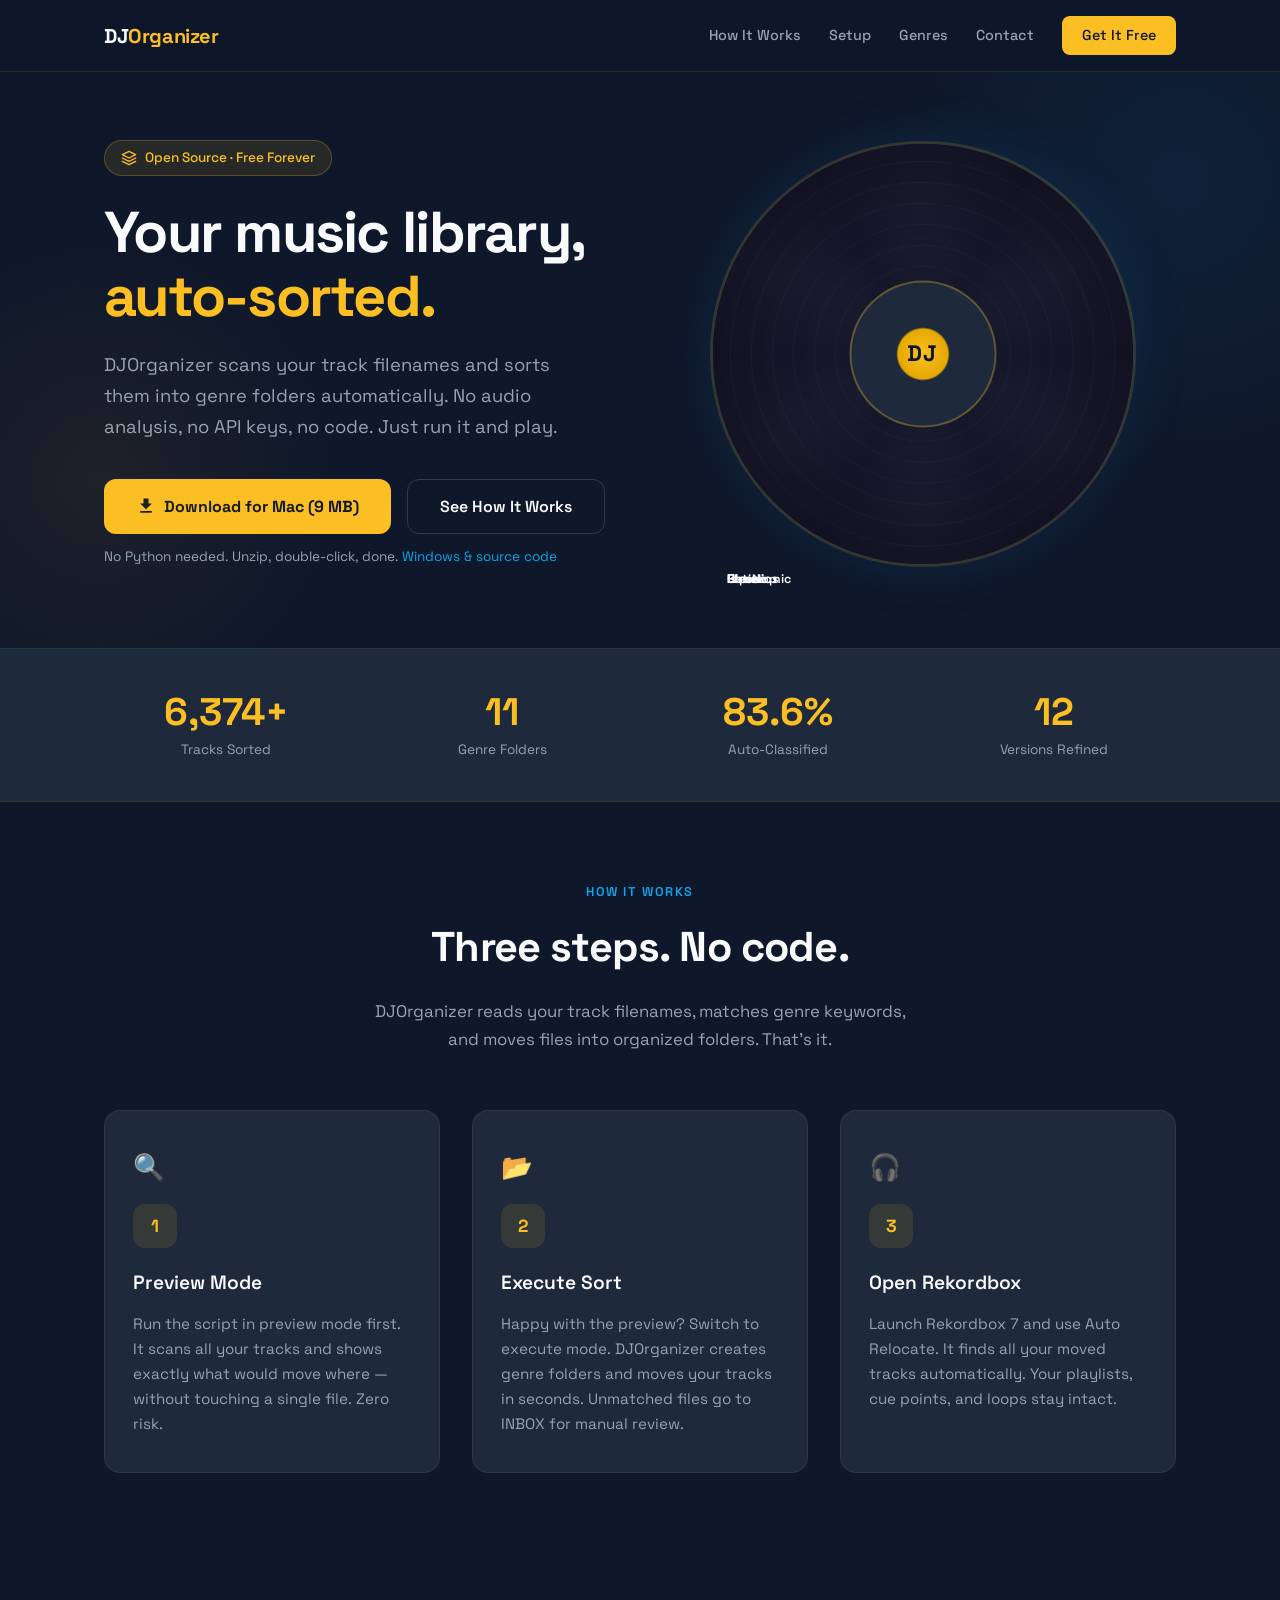
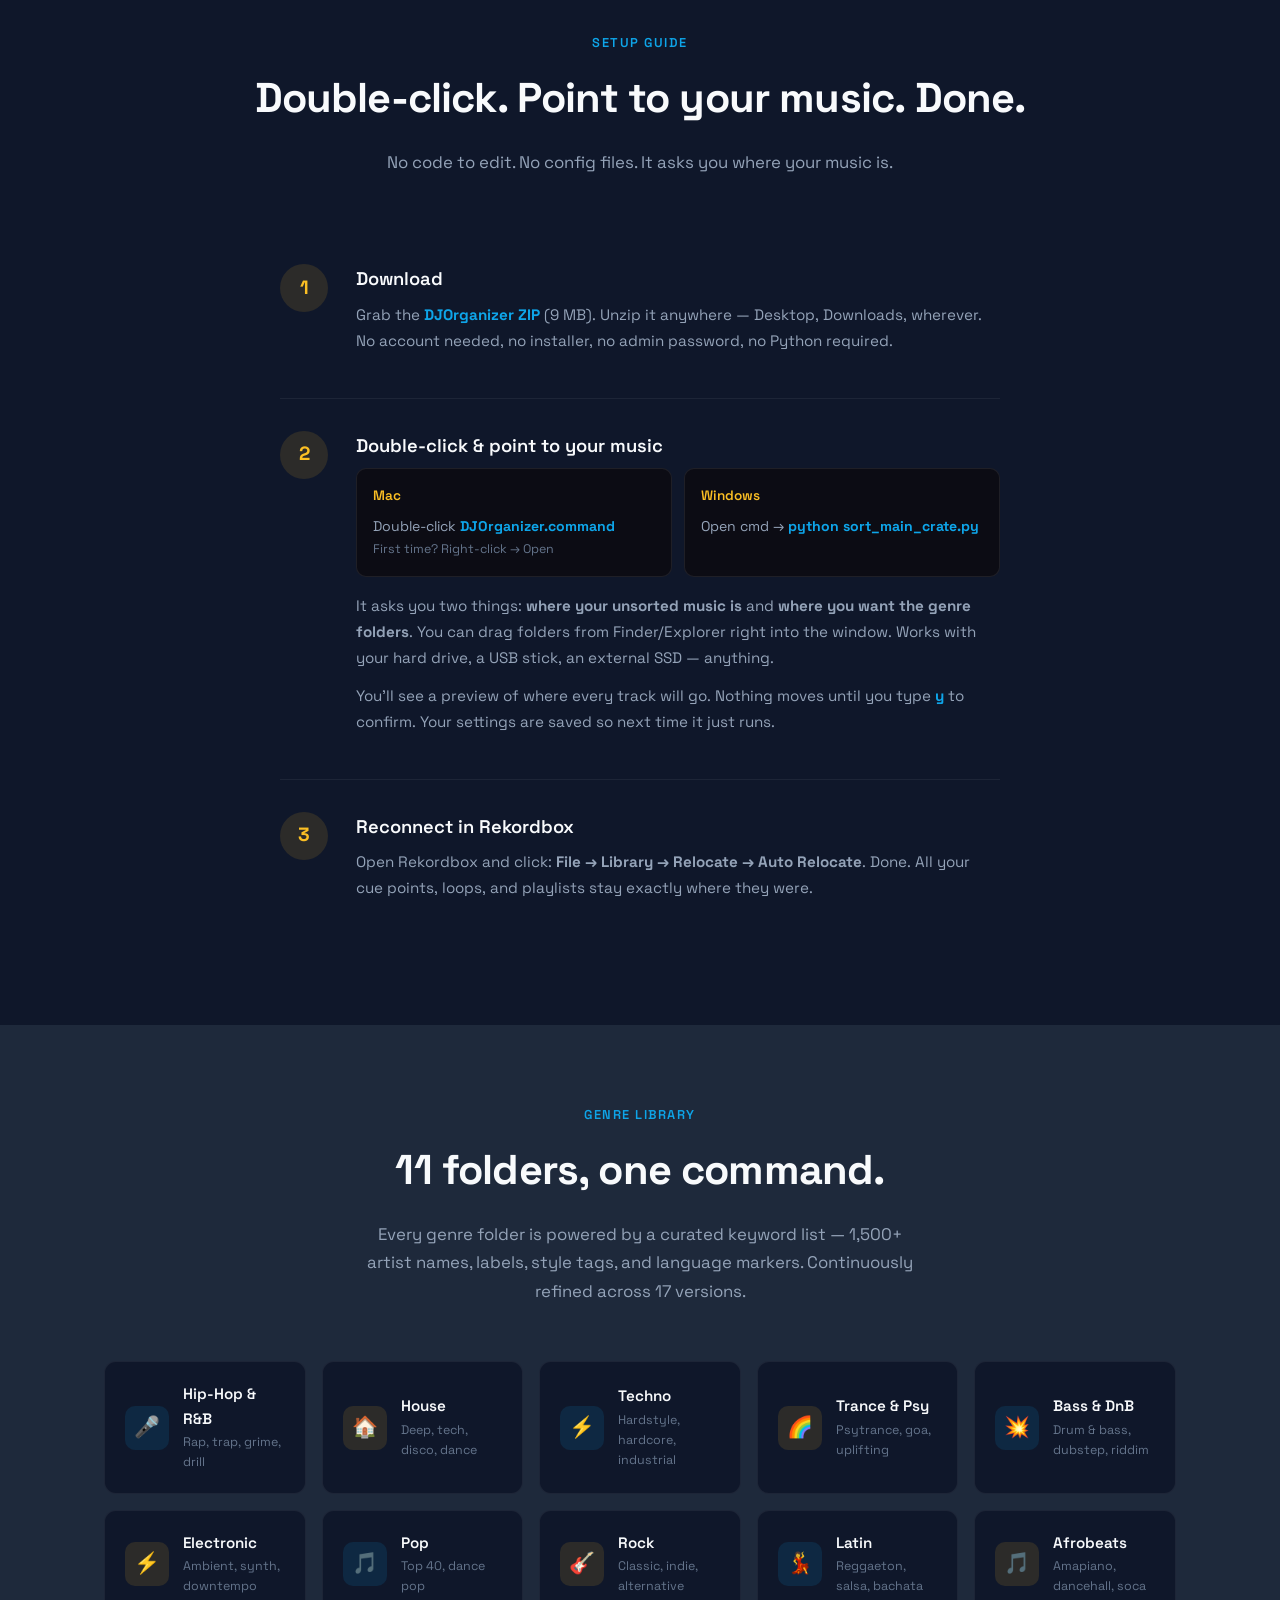
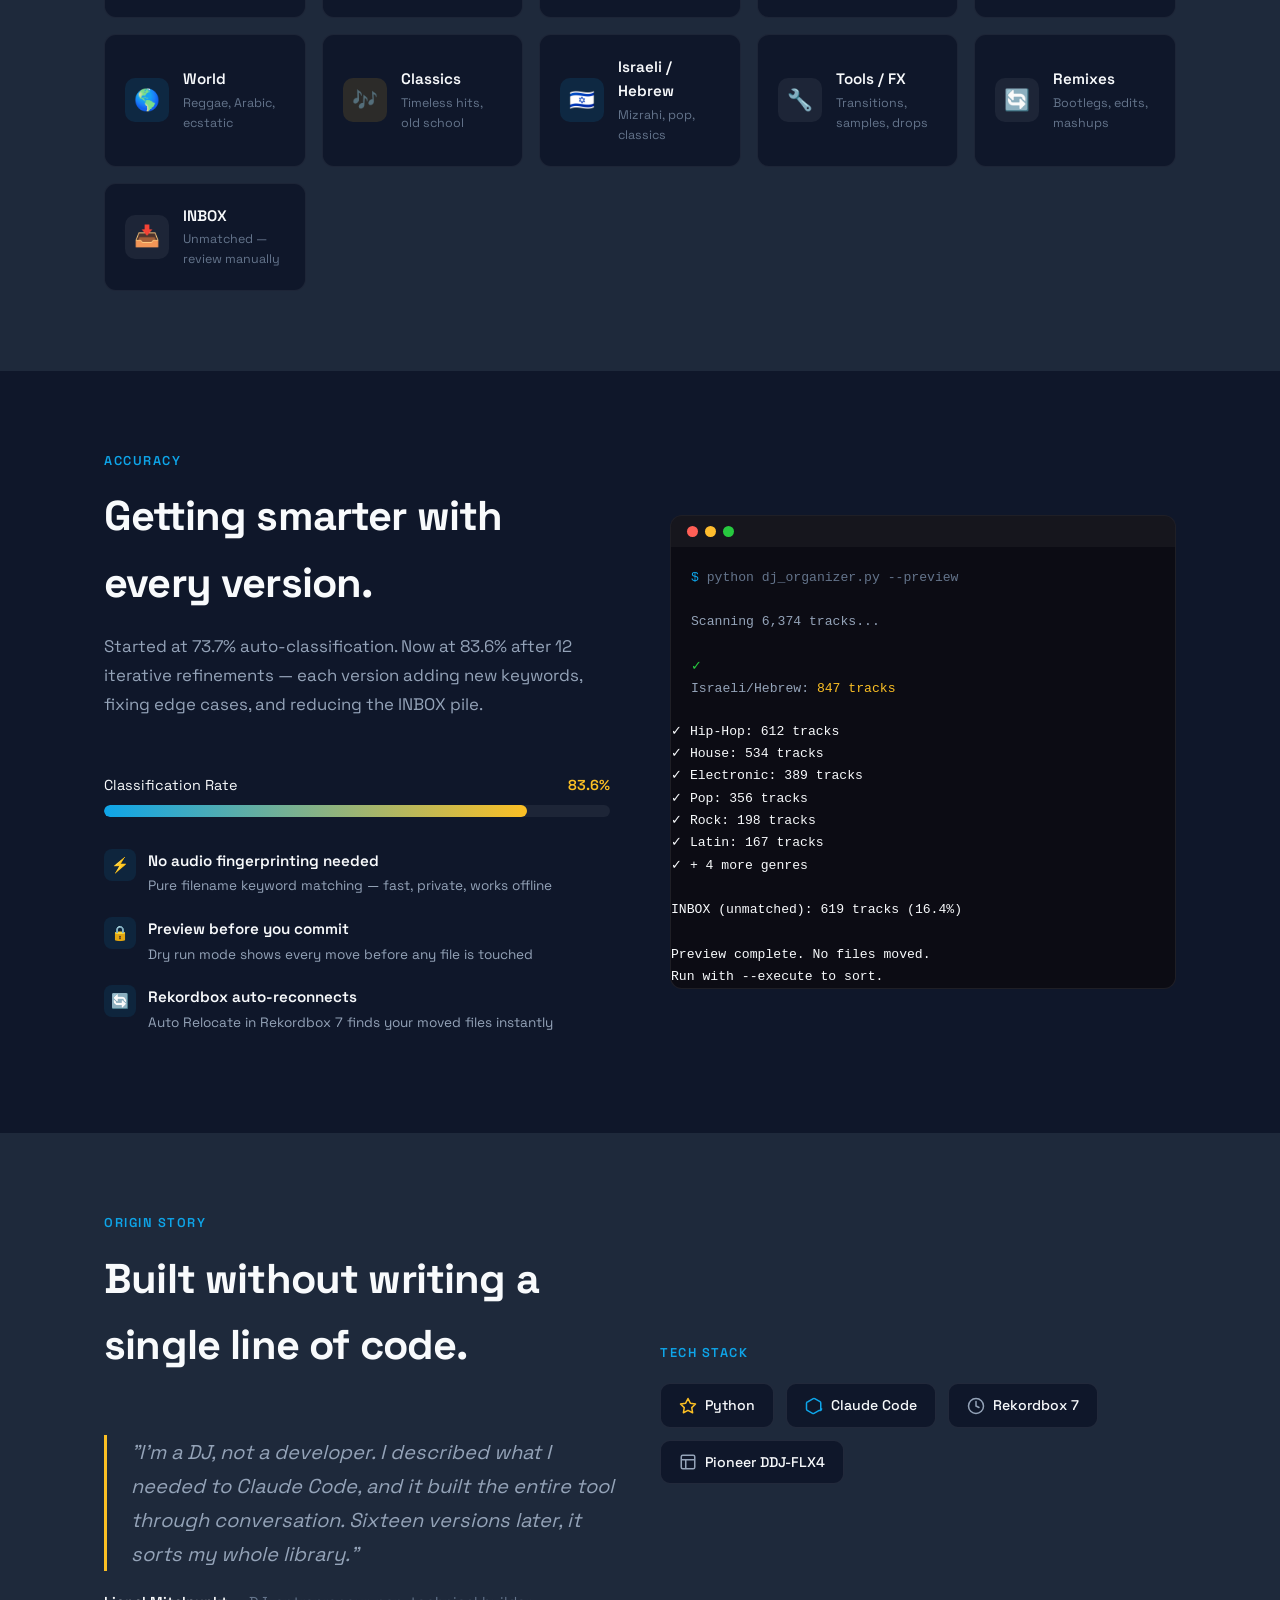
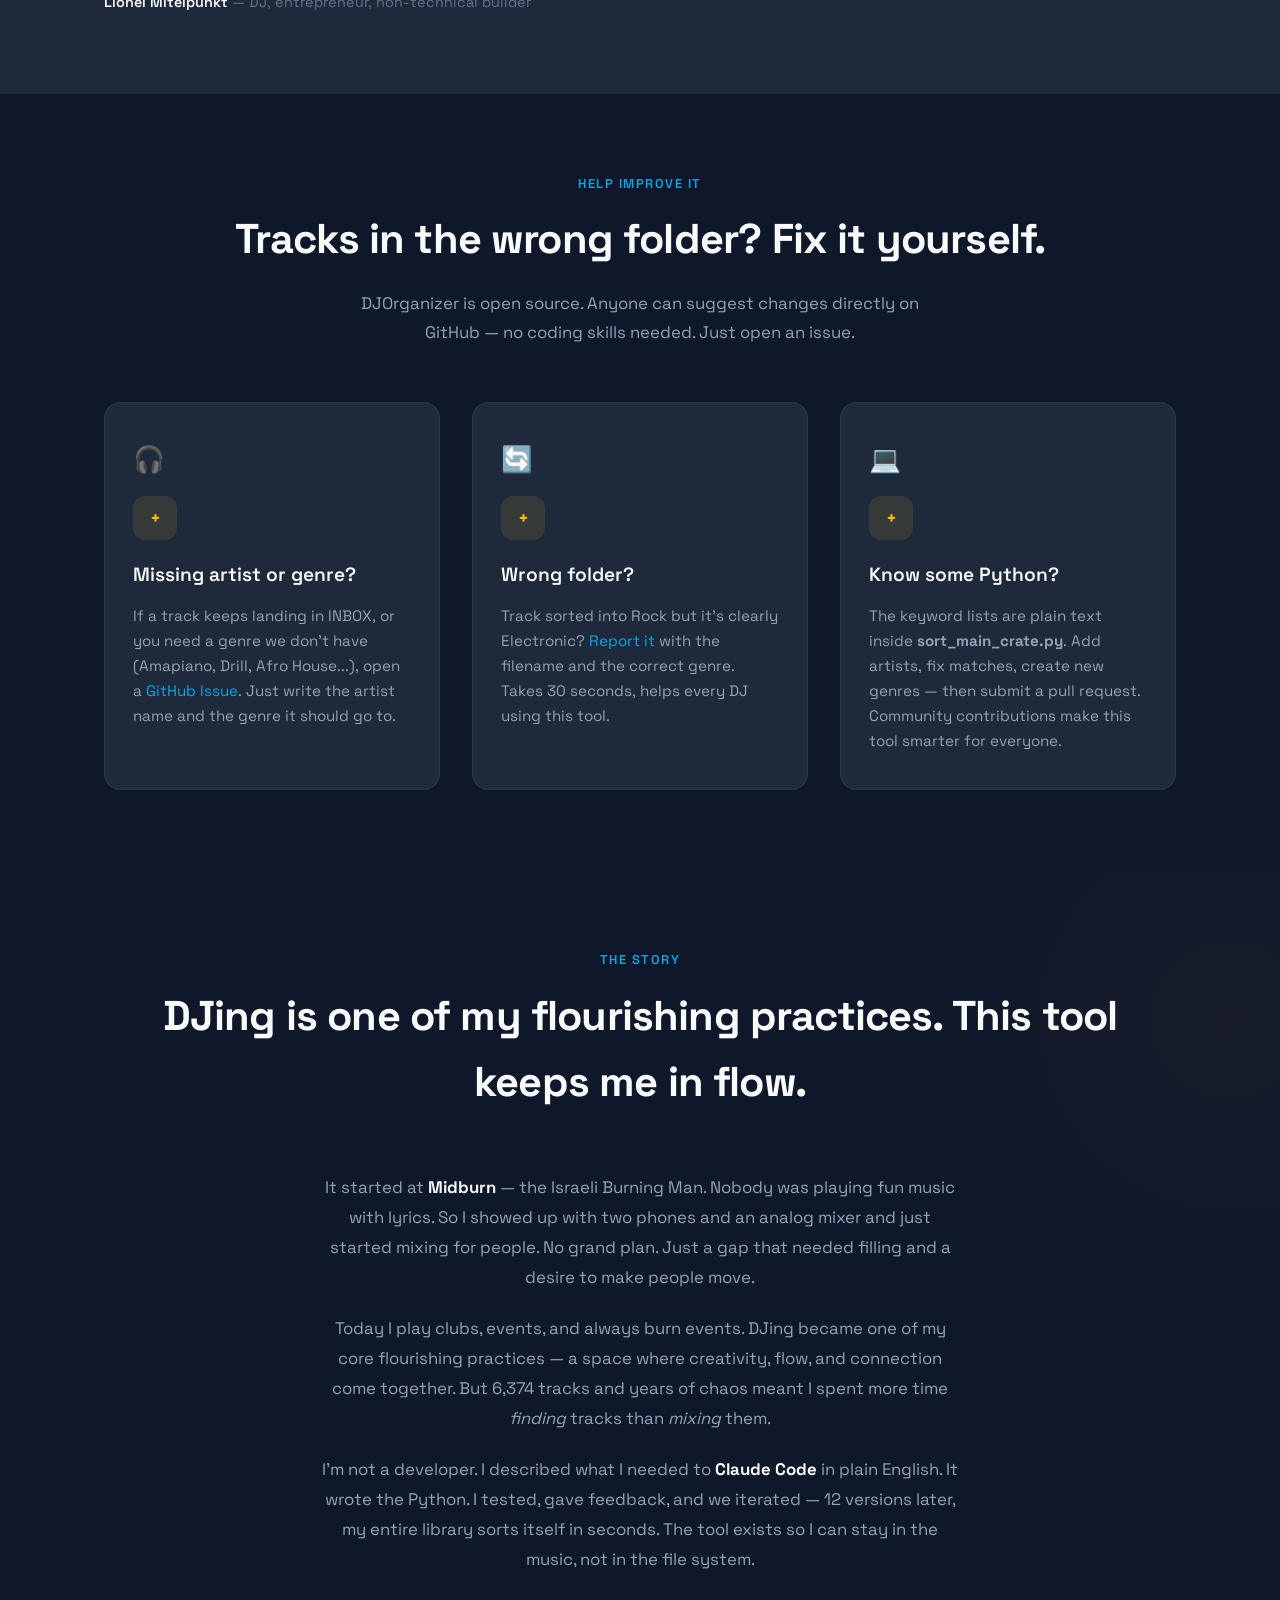
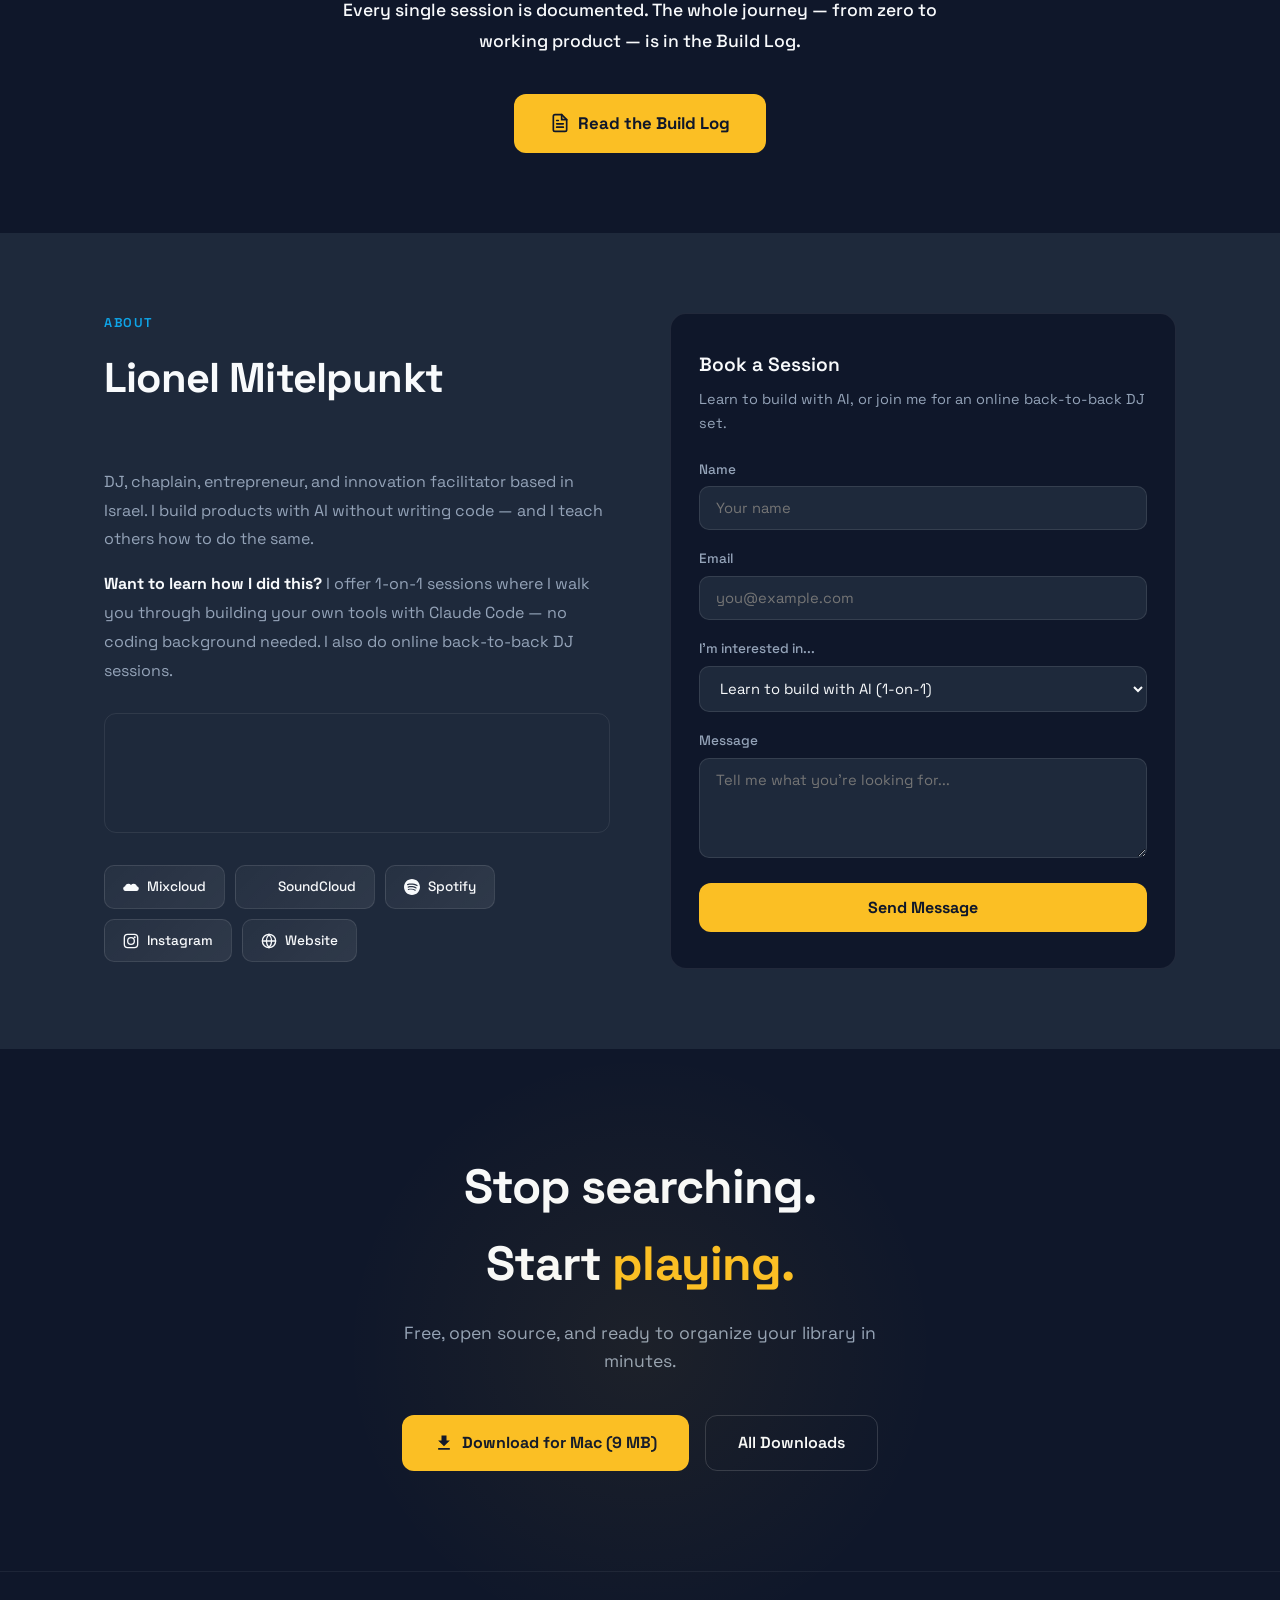
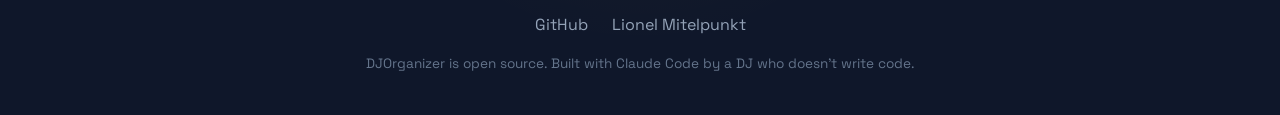
==== index.html @ ae4ddc7f "DJOrganizer v19 — visual dashboard, 12 smart tags, standalone builds Complete rewrite: CLI → browser" ====
<!DOCTYPE html>
<html lang="en" dir="ltr">
<head>
  <meta charset="UTF-8">
  <meta name="viewport" content="width=device-width, initial-scale=1.0">
  <title>DJOrganizer — Auto-Sort Your Music Library by Genre</title>
  <meta name="description" content="DJOrganizer auto-sorts your DJ music library into genre folders using smart filename analysis. Built for Rekordbox. No code required.">
  <meta name="theme-color" content="#0F172A">
  <link rel="preconnect" href="https://fonts.googleapis.com">
  <link rel="preconnect" href="https://fonts.gstatic.com" crossorigin>
  <link href="https://fonts.googleapis.com/css2?family=Space+Grotesk:wght@400;500;600;700&family=Heebo:wght@400;500;700&display=swap" rel="stylesheet">
  <style>
    *, *::before, *::after { margin: 0; padding: 0; box-sizing: border-box; }

    :root {
      --yellow: #FBBF24;
      --navy: #0F172A;
      --navy-light: #1E293B;
      --teal: #0EA5E9;
      --white: #F8FAFC;
      --gray: #94A3B8;
      --gray-dark: #64748B;
      --font-main: 'Space Grotesk', sans-serif;
      --font-heb: 'Heebo', sans-serif;
    }

    html { scroll-behavior: smooth; }

    body {
      font-family: var(--font-main);
      background: var(--navy);
      color: var(--white);
      line-height: 1.6;
      overflow-x: hidden;
    }

    /* ── Utility ── */
    .container {
      max-width: 1120px;
      margin: 0 auto;
      padding: 0 24px;
    }

    section { padding: 80px 0; }

    @media (max-width: 640px) {
      section { padding: 56px 0; }
    }

    a { color: var(--teal); text-decoration: none; transition: color 0.2s; }
    a:hover { color: var(--yellow); }

    /* ── Nav ── */
    nav {
      position: fixed;
      top: 0; left: 0; right: 0;
      z-index: 100;
      background: rgba(15, 23, 42, 0.92);
      backdrop-filter: blur(12px);
      border-bottom: 1px solid rgba(251, 191, 36, 0.12);
      padding: 16px 0;
    }

    nav .container {
      display: flex;
      align-items: center;
      justify-content: space-between;
    }

    .nav-logo {
      font-size: 1.25rem;
      font-weight: 700;
      color: var(--yellow);
      letter-spacing: -0.02em;
    }

    .nav-logo span { color: var(--white); }

    .nav-links { display: flex; gap: 28px; align-items: center; }
    .nav-links a { color: var(--gray); font-size: 0.9rem; font-weight: 500; }
    .nav-links a:hover { color: var(--white); }

    .nav-cta {
      background: var(--yellow);
      color: var(--navy) !important;
      padding: 8px 20px;
      border-radius: 8px;
      font-weight: 600;
      font-size: 0.9rem;
      transition: transform 0.2s, box-shadow 0.2s;
    }

    .nav-cta:hover {
      transform: translateY(-1px);
      box-shadow: 0 4px 16px rgba(251, 191, 36, 0.3);
      color: var(--navy) !important;
    }

    @media (max-width: 640px) {
      .nav-links a:not(.nav-cta) { display: none; }
    }

    /* ── Hero ── */
    .hero {
      padding-top: 140px;
      padding-bottom: 80px;
      position: relative;
      overflow: hidden;
    }

    .hero::before {
      content: '';
      position: absolute;
      top: -120px; right: -200px;
      width: 600px; height: 600px;
      background: radial-gradient(circle, rgba(14, 165, 233, 0.08) 0%, transparent 70%);
      pointer-events: none;
    }

    .hero::after {
      content: '';
      position: absolute;
      bottom: -80px; left: -150px;
      width: 500px; height: 500px;
      background: radial-gradient(circle, rgba(251, 191, 36, 0.06) 0%, transparent 70%);
      pointer-events: none;
    }

    .hero .container {
      display: grid;
      grid-template-columns: 1fr 1fr;
      gap: 60px;
      align-items: center;
    }

    @media (max-width: 860px) {
      .hero .container {
        grid-template-columns: 1fr;
        text-align: center;
      }
    }

    .hero-badge {
      display: inline-flex;
      align-items: center;
      gap: 8px;
      background: rgba(251, 191, 36, 0.1);
      border: 1px solid rgba(251, 191, 36, 0.25);
      padding: 6px 16px;
      border-radius: 100px;
      font-size: 0.85rem;
      font-weight: 500;
      color: var(--yellow);
      margin-bottom: 24px;
    }

    .hero h1 {
      font-size: clamp(2.4rem, 5vw, 3.6rem);
      font-weight: 700;
      line-height: 1.12;
      letter-spacing: -0.03em;
      margin-bottom: 20px;
    }

    .hero h1 .highlight {
      color: var(--yellow);
      position: relative;
    }

    .hero p.subtitle {
      font-size: 1.15rem;
      color: var(--gray);
      max-width: 480px;
      margin-bottom: 36px;
      line-height: 1.7;
    }

    @media (max-width: 860px) {
      .hero p.subtitle { margin-left: auto; margin-right: auto; }
    }

    .hero-buttons {
      display: flex;
      gap: 16px;
      flex-wrap: wrap;
    }

    @media (max-width: 860px) {
      .hero-buttons { justify-content: center; }
    }

    .btn-primary {
      display: inline-flex;
      align-items: center;
      gap: 8px;
      background: var(--yellow);
      color: var(--navy);
      padding: 14px 32px;
      border-radius: 12px;
      font-weight: 700;
      font-size: 1rem;
      transition: transform 0.2s, box-shadow 0.2s;
    }

    .btn-primary:hover {
      transform: translateY(-2px);
      box-shadow: 0 8px 24px rgba(251, 191, 36, 0.25);
      color: var(--navy);
    }

    .btn-secondary {
      display: inline-flex;
      align-items: center;
      gap: 8px;
      background: transparent;
      color: var(--white);
      padding: 14px 32px;
      border-radius: 12px;
      font-weight: 600;
      font-size: 1rem;
      border: 1px solid rgba(255,255,255,0.15);
      transition: border-color 0.2s, background 0.2s;
    }

    .btn-secondary:hover {
      border-color: var(--teal);
      background: rgba(14, 165, 233, 0.08);
      color: var(--white);
    }

    /* Hero Visual */
    .hero-visual {
      position: relative;
    }

    .vinyl-container {
      position: relative;
      width: 100%;
      max-width: 420px;
      margin: 0 auto;
      aspect-ratio: 1;
    }

    .vinyl-disc {
      width: 100%;
      height: 100%;
      border-radius: 50%;
      background: conic-gradient(
        from 0deg,
        #1a1a2e 0deg,
        #16162a 30deg,
        #1a1a2e 60deg,
        #16162a 90deg,
        #1a1a2e 120deg,
        #16162a 150deg,
        #1a1a2e 180deg,
        #16162a 210deg,
        #1a1a2e 240deg,
        #16162a 270deg,
        #1a1a2e 300deg,
        #16162a 330deg,
        #1a1a2e 360deg
      );
      box-shadow:
        0 0 0 3px rgba(251, 191, 36, 0.15),
        0 0 60px rgba(14, 165, 233, 0.12),
        inset 0 0 80px rgba(0,0,0,0.4);
      animation: spin 20s linear infinite;
      position: relative;
    }

    .vinyl-disc::before {
      content: '';
      position: absolute;
      top: 50%; left: 50%;
      transform: translate(-50%, -50%);
      width: 35%;
      height: 35%;
      border-radius: 50%;
      background: radial-gradient(circle,
        var(--yellow) 0%,
        #E5A800 25%,
        var(--navy-light) 26%,
        var(--navy-light) 100%
      );
      border: 2px solid rgba(251, 191, 36, 0.3);
    }

    .vinyl-disc::after {
      content: 'DJ';
      position: absolute;
      top: 50%; left: 50%;
      transform: translate(-50%, -50%);
      font-size: 1.4rem;
      font-weight: 700;
      color: var(--navy);
      letter-spacing: 0.05em;
    }

    /* Grooves */
    .vinyl-groove {
      position: absolute;
      top: 50%; left: 50%;
      border-radius: 50%;
      border: 1px solid rgba(255,255,255,0.03);
      transform: translate(-50%, -50%);
    }

    .vinyl-groove:nth-child(1) { width: 92%; height: 92%; }
    .vinyl-groove:nth-child(2) { width: 82%; height: 82%; }
    .vinyl-groove:nth-child(3) { width: 72%; height: 72%; }
    .vinyl-groove:nth-child(4) { width: 62%; height: 62%; }
    .vinyl-groove:nth-child(5) { width: 52%; height: 52%; }
    .vinyl-groove:nth-child(6) { width: 42%; height: 42%; }

    /* Floating genre tags */
    .genre-float {
      position: absolute;
      padding: 6px 14px;
      border-radius: 8px;
      font-size: 0.78rem;
      font-weight: 600;
      letter-spacing: 0.03em;
      white-space: nowrap;
      animation: float 6s ease-in-out infinite;
      z-index: 2;
    }

    .genre-float:nth-child(8)  { top: 5%;  left: 0%;   background: rgba(251,191,36,0.15); color: var(--yellow); animation-delay: 0s; }
    .genre-float:nth-child(9)  { top: 15%; right: -5%;  background: rgba(14,165,233,0.15); color: var(--teal); animation-delay: 1s; }
    .genre-float:nth-child(10) { bottom: 20%; left: -8%; background: rgba(251,191,36,0.15); color: var(--yellow); animation-delay: 2s; }
    .genre-float:nth-child(11) { bottom: 5%;  right: 0%;  background: rgba(14,165,233,0.15); color: var(--teal); animation-delay: 3s; }
    .genre-float:nth-child(12) { top: 40%;   left: -12%; background: rgba(255,255,255,0.08); color: var(--gray); animation-delay: 4s; }
    .genre-float:nth-child(13) { top: 35%;   right: -10%;background: rgba(255,255,255,0.08); color: var(--gray); animation-delay: 5s; }

    @keyframes spin {
      to { transform: rotate(360deg); }
    }

    @keyframes float {
      0%, 100% { transform: translateY(0); }
      50% { transform: translateY(-10px); }
    }

    @media (max-width: 860px) {
      .vinyl-container { max-width: 300px; }
      .genre-float { display: none; }
    }

    /* ── Stats Bar ── */
    .stats-bar {
      background: var(--navy-light);
      border-top: 1px solid rgba(251, 191, 36, 0.08);
      border-bottom: 1px solid rgba(251, 191, 36, 0.08);
      padding: 40px 0;
    }

    .stats-grid {
      display: grid;
      grid-template-columns: repeat(4, 1fr);
      gap: 32px;
      text-align: center;
    }

    .stat-number {
      font-size: clamp(1.8rem, 3vw, 2.4rem);
      font-weight: 700;
      color: var(--yellow);
      line-height: 1.2;
    }

    .stat-label {
      font-size: 0.85rem;
      color: var(--gray);
      margin-top: 4px;
    }

    @media (max-width: 640px) {
      .stats-grid { grid-template-columns: repeat(2, 1fr); gap: 24px; }
    }

    /* ── Section headers ── */
    .section-label {
      font-size: 0.8rem;
      font-weight: 600;
      text-transform: uppercase;
      letter-spacing: 0.12em;
      color: var(--teal);
      margin-bottom: 12px;
    }

    .section-title {
      font-size: clamp(1.8rem, 3.5vw, 2.6rem);
      font-weight: 700;
      letter-spacing: -0.02em;
      margin-bottom: 16px;
    }

    .section-subtitle {
      font-size: 1.05rem;
      color: var(--gray);
      max-width: 560px;
      line-height: 1.7;
    }

    .section-header { margin-bottom: 56px; }
    .section-header.center { text-align: center; }
    .section-header.center .section-subtitle { margin: 0 auto; }

    /* ── How It Works ── */
    .steps-grid {
      display: grid;
      grid-template-columns: repeat(3, 1fr);
      gap: 32px;
    }

    .step-card {
      background: var(--navy-light);
      border: 1px solid rgba(255,255,255,0.06);
      border-radius: 16px;
      padding: 36px 28px;
      position: relative;
      transition: border-color 0.3s, transform 0.3s;
    }

    .step-card:hover {
      border-color: rgba(251, 191, 36, 0.2);
      transform: translateY(-4px);
    }

    .step-number {
      display: inline-flex;
      align-items: center;
      justify-content: center;
      width: 44px; height: 44px;
      border-radius: 12px;
      background: rgba(251, 191, 36, 0.1);
      color: var(--yellow);
      font-weight: 700;
      font-size: 1.1rem;
      margin-bottom: 20px;
    }

    .step-card h3 {
      font-size: 1.2rem;
      font-weight: 600;
      margin-bottom: 12px;
    }

    .step-card p {
      color: var(--gray);
      font-size: 0.95rem;
      line-height: 1.65;
    }

    .step-icon {
      font-size: 1.6rem;
      margin-bottom: 16px;
      display: block;
    }

    @media (max-width: 768px) {
      .steps-grid { grid-template-columns: 1fr; max-width: 480px; margin: 0 auto; }
    }

    /* ── Genre Showcase ── */
    .genres-section { background: var(--navy-light); }

    .genres-grid {
      display: grid;
      grid-template-columns: repeat(auto-fill, minmax(200px, 1fr));
      gap: 16px;
    }

    .genre-card {
      background: var(--navy);
      border: 1px solid rgba(255,255,255,0.06);
      border-radius: 12px;
      padding: 20px;
      display: flex;
      align-items: center;
      gap: 14px;
      transition: border-color 0.3s, transform 0.2s;
    }

    .genre-card:hover {
      border-color: rgba(14, 165, 233, 0.3);
      transform: translateY(-2px);
    }

    .genre-icon {
      width: 44px; height: 44px;
      border-radius: 10px;
      display: flex;
      align-items: center;
      justify-content: center;
      font-size: 1.3rem;
      flex-shrink: 0;
    }

    .genre-icon.yellow { background: rgba(251,191,36,0.12); }
    .genre-icon.teal { background: rgba(14,165,233,0.12); }
    .genre-icon.white { background: rgba(255,255,255,0.06); }

    .genre-name {
      font-weight: 600;
      font-size: 0.95rem;
    }

    .genre-sub {
      font-size: 0.78rem;
      color: var(--gray-dark);
      margin-top: 2px;
    }

    /* ── Progress ── */
    .progress-content {
      display: grid;
      grid-template-columns: 1fr 1fr;
      gap: 60px;
      align-items: center;
    }

    @media (max-width: 768px) {
      .progress-content { grid-template-columns: 1fr; }
    }

    .progress-bar-wrap {
      margin-bottom: 32px;
    }

    .progress-bar-label {
      display: flex;
      justify-content: space-between;
      margin-bottom: 8px;
      font-size: 0.9rem;
    }

    .progress-bar-label span:last-child { color: var(--yellow); font-weight: 600; }

    .progress-bar-track {
      height: 12px;
      background: rgba(255,255,255,0.06);
      border-radius: 100px;
      overflow: hidden;
    }

    .progress-bar-fill {
      height: 100%;
      border-radius: 100px;
      background: linear-gradient(90deg, var(--teal), var(--yellow));
      transition: width 1.5s ease;
    }

    .progress-detail {
      display: flex;
      gap: 12px;
      align-items: flex-start;
      margin-bottom: 20px;
    }

    .progress-detail-icon {
      width: 32px; height: 32px;
      border-radius: 8px;
      background: rgba(14, 165, 233, 0.1);
      display: flex;
      align-items: center;
      justify-content: center;
      flex-shrink: 0;
      color: var(--teal);
      font-size: 0.9rem;
    }

    .progress-detail h4 {
      font-size: 0.95rem;
      font-weight: 600;
      margin-bottom: 2px;
    }

    .progress-detail p {
      font-size: 0.85rem;
      color: var(--gray);
    }

    /* Terminal Preview */
    .terminal {
      background: #0c0c14;
      border: 1px solid rgba(255,255,255,0.08);
      border-radius: 12px;
      overflow: hidden;
      font-family: 'SF Mono', 'Fira Code', 'Consolas', monospace;
      font-size: 0.82rem;
      line-height: 1.7;
    }

    .terminal-bar {
      background: rgba(255,255,255,0.04);
      padding: 10px 16px;
      display: flex;
      gap: 7px;
    }

    .terminal-dot {
      width: 11px; height: 11px;
      border-radius: 50%;
    }

    .terminal-dot:nth-child(1) { background: #FF5F56; }
    .terminal-dot:nth-child(2) { background: #FFBD2E; }
    .terminal-dot:nth-child(3) { background: #27C93F; }

    .terminal-body {
      padding: 20px;
      overflow-x: auto;
    }

    .terminal-body .cmd { color: var(--teal); }
    .terminal-body .out { color: var(--gray); }
    .terminal-body .ok { color: #27C93F; }
    .terminal-body .yellow { color: var(--yellow); }
    .terminal-body .dim { color: var(--gray-dark); }

    /* ── Built With ── */
    .built-section { background: var(--navy-light); }

    .built-grid {
      display: grid;
      grid-template-columns: 1fr 1fr;
      gap: 40px;
      align-items: center;
    }

    @media (max-width: 768px) {
      .built-grid { grid-template-columns: 1fr; }
    }

    .built-quote {
      font-size: 1.25rem;
      line-height: 1.7;
      font-style: italic;
      color: var(--gray);
      border-left: 3px solid var(--yellow);
      padding-left: 24px;
      margin-bottom: 20px;
    }

    .built-attribution {
      font-size: 0.9rem;
      color: var(--gray-dark);
    }

    .built-attribution strong { color: var(--white); font-weight: 600; }

    .tech-stack {
      display: flex;
      flex-wrap: wrap;
      gap: 12px;
    }

    .tech-tag {
      background: var(--navy);
      border: 1px solid rgba(255,255,255,0.08);
      padding: 10px 18px;
      border-radius: 10px;
      font-size: 0.88rem;
      font-weight: 500;
      display: flex;
      align-items: center;
      gap: 8px;
    }

    /* ── CTA ── */
    .cta-section {
      text-align: center;
      padding: 100px 0;
      position: relative;
    }

    .cta-section::before {
      content: '';
      position: absolute;
      top: 0; left: 50%;
      transform: translateX(-50%);
      width: 600px; height: 600px;
      background: radial-gradient(circle, rgba(251,191,36,0.06) 0%, transparent 70%);
      pointer-events: none;
    }

    .cta-section h2 {
      font-size: clamp(2rem, 4vw, 3rem);
      font-weight: 700;
      letter-spacing: -0.02em;
      margin-bottom: 16px;
    }

    .cta-section p {
      color: var(--gray);
      font-size: 1.1rem;
      margin-bottom: 40px;
      max-width: 500px;
      margin-left: auto;
      margin-right: auto;
    }

    .cta-buttons {
      display: flex;
      gap: 16px;
      justify-content: center;
      flex-wrap: wrap;
    }

    /* ── Footer ── */
    footer {
      border-top: 1px solid rgba(255,255,255,0.06);
      padding: 40px 0;
      text-align: center;
    }

    footer p {
      color: var(--gray-dark);
      font-size: 0.85rem;
    }

    footer a { color: var(--gray); }
    footer a:hover { color: var(--yellow); }

    .footer-links {
      display: flex;
      gap: 24px;
      justify-content: center;
      margin-bottom: 16px;
    }

    /* ── Setup Guide ── */
    .setup-section { background: var(--navy); }

    .setup-steps {
      display: grid;
      grid-template-columns: 1fr;
      gap: 0;
      max-width: 720px;
      margin: 0 auto;
    }

    .setup-step {
      display: grid;
      grid-template-columns: 56px 1fr;
      gap: 20px;
      padding: 32px 0;
      border-bottom: 1px solid rgba(255,255,255,0.06);
      position: relative;
    }

    .setup-step:last-child { border-bottom: none; }

    .setup-step-num {
      width: 48px; height: 48px;
      border-radius: 50%;
      background: rgba(251, 191, 36, 0.12);
      color: var(--yellow);
      font-weight: 700;
      font-size: 1.2rem;
      display: flex;
      align-items: center;
      justify-content: center;
      flex-shrink: 0;
    }

    .setup-step h3 {
      font-size: 1.15rem;
      font-weight: 600;
      margin-bottom: 8px;
    }

    .setup-step p {
      color: var(--gray);
      font-size: 0.95rem;
      line-height: 1.7;
      margin-bottom: 12px;
    }

    .setup-code {
      background: #0c0c14;
      border: 1px solid rgba(255,255,255,0.08);
      border-radius: 8px;
      padding: 12px 16px;
      font-family: 'SF Mono', 'Fira Code', 'Consolas', monospace;
      font-size: 0.82rem;
      color: var(--teal);
      overflow-x: auto;
      position: relative;
    }

    .setup-tip {
      display: flex;
      align-items: flex-start;
      gap: 10px;
      background: rgba(14, 165, 233, 0.06);
      border: 1px solid rgba(14, 165, 233, 0.15);
      border-radius: 10px;
      padding: 14px 18px;
      margin-top: 12px;
      font-size: 0.88rem;
      color: var(--gray);
      line-height: 1.6;
    }

    .setup-tip-icon { flex-shrink: 0; font-size: 1.1rem; }

    details summary::-webkit-details-marker { display: none; }
    details summary::marker { display: none; content: ''; }
    details summary { list-style: none; }
    details summary::before { content: '+ '; font-weight: 700; }
    details[open] summary::before { content: '- '; }

    /* ── About / Contact ── */
    .about-section { background: var(--navy-light); }

    .about-grid {
      display: grid;
      grid-template-columns: 1fr 1fr;
      gap: 60px;
      align-items: start;
    }

    @media (max-width: 768px) {
      .about-grid { grid-template-columns: 1fr; gap: 40px; }
    }

    .about-text p {
      color: var(--gray);
      font-size: 1rem;
      line-height: 1.8;
      margin-bottom: 16px;
    }

    .about-text strong { color: var(--white); }

    .about-links {
      display: flex;
      gap: 16px;
      margin-top: 24px;
      flex-wrap: wrap;
    }

    .about-link {
      display: inline-flex;
      align-items: center;
      gap: 8px;
      background: var(--navy);
      border: 1px solid rgba(255,255,255,0.08);
      padding: 10px 18px;
      border-radius: 10px;
      font-size: 0.88rem;
      font-weight: 500;
      color: var(--white);
      transition: border-color 0.2s;
    }

    .about-link:hover { border-color: var(--yellow); color: var(--white); }

    .contact-form {
      background: var(--navy);
      border: 1px solid rgba(255,255,255,0.08);
      border-radius: 16px;
      padding: 36px 28px;
    }

    .contact-form h3 {
      font-size: 1.2rem;
      font-weight: 600;
      margin-bottom: 8px;
    }

    .contact-form > p {
      color: var(--gray);
      font-size: 0.9rem;
      margin-bottom: 24px;
    }

    .form-group {
      margin-bottom: 18px;
    }

    .form-group label {
      display: block;
      font-size: 0.85rem;
      font-weight: 500;
      color: var(--gray);
      margin-bottom: 6px;
    }

    .form-group input,
    .form-group textarea,
    .form-group select {
      width: 100%;
      background: var(--navy-light);
      border: 1px solid rgba(255,255,255,0.1);
      border-radius: 10px;
      padding: 12px 16px;
      color: var(--white);
      font-family: var(--font-main);
      font-size: 0.92rem;
      transition: border-color 0.2s;
      outline: none;
    }

    .form-group input:focus,
    .form-group textarea:focus,
    .form-group select:focus {
      border-color: var(--teal);
    }

    .form-group textarea { min-height: 100px; resize: vertical; }

    .form-group select option { background: var(--navy); }

    .form-submit {
      display: inline-flex;
      align-items: center;
      gap: 8px;
      background: var(--yellow);
      color: var(--navy);
      padding: 14px 32px;
      border-radius: 12px;
      font-weight: 700;
      font-size: 1rem;
      border: none;
      cursor: pointer;
      transition: transform 0.2s, box-shadow 0.2s;
      font-family: var(--font-main);
      width: 100%;
      justify-content: center;
    }

    .form-submit:hover {
      transform: translateY(-2px);
      box-shadow: 0 8px 24px rgba(251, 191, 36, 0.25);
    }

    .form-success {
      display: none;
      text-align: center;
      padding: 32px 20px;
    }

    .form-success.show { display: block; }
    .form-success .check { font-size: 2.5rem; margin-bottom: 12px; }
    .form-success h4 { font-size: 1.1rem; margin-bottom: 8px; }
    .form-success p { color: var(--gray); font-size: 0.9rem; }

    /* ── About photo ── */
    .about-photo {
      width: 100%;
      max-width: 360px;
      border-radius: 16px;
      border: 2px solid rgba(251, 191, 36, 0.2);
      margin-bottom: 24px;
      box-shadow: 0 8px 32px rgba(0,0,0,0.3);
    }

    /* ── Social links upgraded ── */
    .about-links {
      display: flex;
      gap: 10px;
      margin-top: 24px;
      flex-wrap: wrap;
    }

    .about-link {
      display: inline-flex;
      align-items: center;
      gap: 8px;
      background: linear-gradient(135deg, rgba(255,255,255,0.04), rgba(255,255,255,0.08));
      border: 1px solid rgba(255,255,255,0.1);
      padding: 10px 18px;
      border-radius: 10px;
      font-size: 0.85rem;
      font-weight: 500;
      color: var(--white);
      transition: all 0.3s ease;
    }

    .about-link:hover {
      border-color: var(--yellow);
      color: var(--white);
      background: rgba(251,191,36,0.08);
      transform: translateY(-2px);
      box-shadow: 0 4px 12px rgba(251,191,36,0.15);
    }

    /* ── Mixcloud embed wrapper ── */
    .mixcloud-wrap {
      margin-top: 24px;
      margin-bottom: 20px;
      border-radius: 14px;
      overflow: hidden;
      border: 1px solid rgba(255,255,255,0.08);
      background: rgba(0,0,0,0.2);
    }

    .mixcloud-wrap iframe { display: block; }

    /* ── Animations ── */
    .fade-in {
      opacity: 0;
      transform: translateY(28px);
      transition: opacity 0.7s cubic-bezier(0.16, 1, 0.3, 1), transform 0.7s cubic-bezier(0.16, 1, 0.3, 1);
    }

    .fade-in.visible {
      opacity: 1;
      transform: translateY(0);
    }

    /* Stagger children */
    .fade-in:nth-child(2) { transition-delay: 0.1s; }
    .fade-in:nth-child(3) { transition-delay: 0.2s; }
    .fade-in:nth-child(4) { transition-delay: 0.3s; }
    .fade-in:nth-child(5) { transition-delay: 0.15s; }
    .fade-in:nth-child(6) { transition-delay: 0.25s; }

    /* Slide from left */
    .slide-left {
      opacity: 0;
      transform: translateX(-40px);
      transition: opacity 0.7s cubic-bezier(0.16, 1, 0.3, 1), transform 0.7s cubic-bezier(0.16, 1, 0.3, 1);
    }
    .slide-left.visible { opacity: 1; transform: translateX(0); }

    /* Slide from right */
    .slide-right {
      opacity: 0;
      transform: translateX(40px);
      transition: opacity 0.7s cubic-bezier(0.16, 1, 0.3, 1), transform 0.7s cubic-bezier(0.16, 1, 0.3, 1);
    }
    .slide-right.visible { opacity: 1; transform: translateX(0); }

    /* Scale pop */
    .scale-in {
      opacity: 0;
      transform: scale(0.9);
      transition: opacity 0.6s ease, transform 0.6s cubic-bezier(0.34, 1.56, 0.64, 1);
    }
    .scale-in.visible { opacity: 1; transform: scale(1); }

    /* Glow pulse on hero badge */
    @keyframes glow-pulse {
      0%, 100% { box-shadow: 0 0 8px rgba(251,191,36,0.15); }
      50% { box-shadow: 0 0 20px rgba(251,191,36,0.3); }
    }
    .hero-badge { animation: glow-pulse 3s ease-in-out infinite; }

    /* Number count-up glow */
    @keyframes number-glow {
      0% { text-shadow: none; }
      100% { text-shadow: 0 0 20px rgba(251,191,36,0.4); }
    }
    .stat-number.visible { animation: number-glow 0.6s ease forwards; }

    /* Hover lift for all cards */
    .genre-card, .step-card, .tech-tag {
      transition: transform 0.3s cubic-bezier(0.34, 1.56, 0.64, 1), border-color 0.3s, box-shadow 0.3s;
    }
    .genre-card:hover, .step-card:hover {
      transform: translateY(-4px);
      box-shadow: 0 12px 32px rgba(0,0,0,0.3);
    }
    .tech-tag:hover {
      transform: translateY(-2px);
      border-color: rgba(251,191,36,0.3);
    }

    /* Vinyl disc hover speed-up */
    .vinyl-container:hover .vinyl-disc { animation-duration: 4s; }

    /* Smooth scroll anchor offset */
    :target { scroll-margin-top: 80px; }
  </style>
</head>
<body>

  <!-- Nav -->
  <nav>
    <div class="container">
      <div class="nav-logo"><span>DJ</span>Organizer</div>
      <div class="nav-links">
        <a href="#how-it-works">How It Works</a>
        <a href="#setup">Setup</a>
        <a href="#genres">Genres</a>
        <a href="#contact">Contact</a>
        <a href="https://github.com/lionmit/djorganizer" target="_blank" rel="noopener" class="nav-cta">Get It Free</a>
      </div>
    </div>
  </nav>

  <!-- Hero -->
  <section class="hero">
    <div class="container">
      <div class="hero-text">
        <div class="hero-badge">
          <svg width="16" height="16" fill="none" viewBox="0 0 24 24"><path d="M12 2L2 7l10 5 10-5-10-5zM2 17l10 5 10-5M2 12l10 5 10-5" stroke="currentColor" stroke-width="2" stroke-linecap="round" stroke-linejoin="round"/></svg>
          Open Source &middot; Free Forever
        </div>
        <h1>
          Your music library,<br>
          <span class="highlight">auto-sorted.</span>
        </h1>
        <p class="subtitle">
          DJOrganizer scans your track filenames and sorts them into genre folders automatically. No audio analysis, no API keys, no code. Just run it and play.
        </p>
        <div class="hero-buttons">
          <a href="https://github.com/lionmit/djorganizer/releases/download/djorganizer-v19/DJOrganizer-v19-macOS.zip" class="btn-primary">
            <svg width="20" height="20" fill="currentColor" viewBox="0 0 24 24"><path d="M19 9h-4V3H9v6H5l7 7 7-7zM5 18v2h14v-2H5z"/></svg>
            Download for Mac (9 MB)
          </a>
          <a href="#how-it-works" class="btn-secondary">See How It Works</a>
        </div>
        <p style="margin-top:12px;font-size:0.85rem;color:var(--gray)">No Python needed. Unzip, double-click, done. <a href="https://github.com/lionmit/djorganizer/releases/tag/djorganizer-v19">Windows &amp; source code</a></p>
      </div>
      <div class="hero-visual">
        <div class="vinyl-container">
          <div class="vinyl-disc">
            <div class="vinyl-groove"></div>
            <div class="vinyl-groove"></div>
            <div class="vinyl-groove"></div>
            <div class="vinyl-groove"></div>
            <div class="vinyl-groove"></div>
            <div class="vinyl-groove"></div>
          </div>
          <div class="genre-float">Hip-Hop</div>
          <div class="genre-float">House</div>
          <div class="genre-float">Latin</div>
          <div class="genre-float">Israeli</div>
          <div class="genre-float">Electronic</div>
          <div class="genre-float">Classics</div>
        </div>
      </div>
    </div>
  </section>

  <!-- Stats Bar -->
  <div class="stats-bar">
    <div class="container">
      <div class="stats-grid">
        <div class="fade-in">
          <div class="stat-number">6,374+</div>
          <div class="stat-label">Tracks Sorted</div>
        </div>
        <div class="fade-in">
          <div class="stat-number">11</div>
          <div class="stat-label">Genre Folders</div>
        </div>
        <div class="fade-in">
          <div class="stat-number">83.6%</div>
          <div class="stat-label">Auto-Classified</div>
        </div>
        <div class="fade-in">
          <div class="stat-number">12</div>
          <div class="stat-label">Versions Refined</div>
        </div>
      </div>
    </div>
  </div>

  <!-- How It Works -->
  <section id="how-it-works">
    <div class="container">
      <div class="section-header center">
        <div class="section-label">How It Works</div>
        <h2 class="section-title">Three steps. No code.</h2>
        <p class="section-subtitle">
          DJOrganizer reads your track filenames, matches genre keywords, and moves files into organized folders. That's it.
        </p>
      </div>
      <div class="steps-grid">
        <div class="step-card fade-in">
          <span class="step-icon">&#128269;</span>
          <div class="step-number">1</div>
          <h3>Preview Mode</h3>
          <p>Run the script in preview mode first. It scans all your tracks and shows exactly what would move where &mdash; without touching a single file. Zero risk.</p>
        </div>
        <div class="step-card fade-in">
          <span class="step-icon">&#128194;</span>
          <div class="step-number">2</div>
          <h3>Execute Sort</h3>
          <p>Happy with the preview? Switch to execute mode. DJOrganizer creates genre folders and moves your tracks in seconds. Unmatched files go to INBOX for manual review.</p>
        </div>
        <div class="step-card fade-in">
          <span class="step-icon">&#127911;</span>
          <div class="step-number">3</div>
          <h3>Open Rekordbox</h3>
          <p>Launch Rekordbox 7 and use Auto Relocate. It finds all your moved tracks automatically. Your playlists, cue points, and loops stay intact.</p>
        </div>
      </div>
    </div>
  </section>

  <!-- Setup Guide -->
  <section id="setup" class="setup-section">
    <div class="container">
      <div class="section-header center">
        <div class="section-label">Setup Guide</div>
        <h2 class="section-title">Double-click. Point to your music. Done.</h2>
        <p class="section-subtitle">
          No code to edit. No config files. It asks you where your music is.
        </p>
      </div>

      <div class="setup-steps">
        <div class="setup-step fade-in">
          <div class="setup-step-num">1</div>
          <div>
            <h3>Download</h3>
            <p>Grab the <a href="https://github.com/lionmit/djorganizer/releases/download/djorganizer-v19/DJOrganizer-v19-macOS.zip"><strong>DJOrganizer ZIP</strong></a> (9 MB). Unzip it anywhere — Desktop, Downloads, wherever. No account needed, no installer, no admin password, no Python required.</p>
          </div>
        </div>

        <div class="setup-step fade-in">
          <div class="setup-step-num">2</div>
          <div>
            <h3>Double-click &amp; point to your music</h3>
            <div style="display: grid; grid-template-columns: 1fr 1fr; gap: 12px; margin-bottom: 16px;">
              <div style="background: #0c0c14; border: 1px solid rgba(255,255,255,0.08); border-radius: 10px; padding: 16px;">
                <div style="color: var(--yellow); font-weight: 600; font-size: 0.85rem; margin-bottom: 8px;">Mac</div>
                <div style="color: var(--gray); font-size: 0.88rem; line-height: 1.6;">Double-click <strong style="color: var(--teal);">DJOrganizer.command</strong><br><span style="font-size: 0.78rem; color: #64748B;">First time? Right-click &rarr; Open</span></div>
              </div>
              <div style="background: #0c0c14; border: 1px solid rgba(255,255,255,0.08); border-radius: 10px; padding: 16px;">
                <div style="color: var(--yellow); font-weight: 600; font-size: 0.85rem; margin-bottom: 8px;">Windows</div>
                <div style="color: var(--gray); font-size: 0.88rem; line-height: 1.6;">Open cmd &rarr; <strong style="color: var(--teal);">python sort_main_crate.py</strong></div>
              </div>
            </div>
            <p>It asks you two things: <strong>where your unsorted music is</strong> and <strong>where you want the genre folders</strong>. You can drag folders from Finder/Explorer right into the window. Works with your hard drive, a USB stick, an external SSD &mdash; anything.</p>
            <p style="margin-top: 12px;">You'll see a preview of where every track will go. Nothing moves until you type <strong style="color: var(--teal);">y</strong> to confirm. Your settings are saved so next time it just runs.</p>
          </div>
        </div>

        <div class="setup-step fade-in">
          <div class="setup-step-num">3</div>
          <div>
            <h3>Reconnect in Rekordbox</h3>
            <p>Open Rekordbox and click: <strong>File &rarr; Library &rarr; Relocate &rarr; Auto Relocate</strong>. Done. All your cue points, loops, and playlists stay exactly where they were.</p>
          </div>
        </div>
      </div>

    </div>
  </section>

  <!-- Genres -->
  <section id="genres" class="genres-section">
    <div class="container">
      <div class="section-header center">
        <div class="section-label">Genre Library</div>
        <h2 class="section-title">11 folders, one command.</h2>
        <p class="section-subtitle">
          Every genre folder is powered by a curated keyword list &mdash; 1,500+ artist names, labels, style tags, and language markers. Continuously refined across 17 versions.
        </p>
      </div>
      <div class="genres-grid">
        <div class="genre-card fade-in">
          <div class="genre-icon teal">&#127908;</div>
          <div>
            <div class="genre-name">Hip-Hop & R&B</div>
            <div class="genre-sub">Rap, trap, grime, drill</div>
          </div>
        </div>
        <div class="genre-card fade-in">
          <div class="genre-icon yellow">&#127968;</div>
          <div>
            <div class="genre-name">House</div>
            <div class="genre-sub">Deep, tech, disco, dance</div>
          </div>
        </div>
        <div class="genre-card fade-in">
          <div class="genre-icon teal">&#9889;</div>
          <div>
            <div class="genre-name">Techno</div>
            <div class="genre-sub">Hardstyle, hardcore, industrial</div>
          </div>
        </div>
        <div class="genre-card fade-in">
          <div class="genre-icon yellow">&#127752;</div>
          <div>
            <div class="genre-name">Trance & Psy</div>
            <div class="genre-sub">Psytrance, goa, uplifting</div>
          </div>
        </div>
        <div class="genre-card fade-in">
          <div class="genre-icon teal">&#128165;</div>
          <div>
            <div class="genre-name">Bass & DnB</div>
            <div class="genre-sub">Drum & bass, dubstep, riddim</div>
          </div>
        </div>
        <div class="genre-card fade-in">
          <div class="genre-icon yellow">&#9889;</div>
          <div>
            <div class="genre-name">Electronic</div>
            <div class="genre-sub">Ambient, synth, downtempo</div>
          </div>
        </div>
        <div class="genre-card fade-in">
          <div class="genre-icon teal">&#127925;</div>
          <div>
            <div class="genre-name">Pop</div>
            <div class="genre-sub">Top 40, dance pop</div>
          </div>
        </div>
        <div class="genre-card fade-in">
          <div class="genre-icon yellow">&#127928;</div>
          <div>
            <div class="genre-name">Rock</div>
            <div class="genre-sub">Classic, indie, alternative</div>
          </div>
        </div>
        <div class="genre-card fade-in">
          <div class="genre-icon teal">&#128131;</div>
          <div>
            <div class="genre-name">Latin</div>
            <div class="genre-sub">Reggaeton, salsa, bachata</div>
          </div>
        </div>
        <div class="genre-card fade-in">
          <div class="genre-icon yellow">&#127925;</div>
          <div>
            <div class="genre-name">Afrobeats</div>
            <div class="genre-sub">Amapiano, dancehall, soca</div>
          </div>
        </div>
        <div class="genre-card fade-in">
          <div class="genre-icon teal">&#127758;</div>
          <div>
            <div class="genre-name">World</div>
            <div class="genre-sub">Reggae, Arabic, ecstatic</div>
          </div>
        </div>
        <div class="genre-card fade-in">
          <div class="genre-icon yellow">&#127926;</div>
          <div>
            <div class="genre-name">Classics</div>
            <div class="genre-sub">Timeless hits, old school</div>
          </div>
        </div>
        <div class="genre-card fade-in">
          <div class="genre-icon teal">&#127470;&#127473;</div>
          <div>
            <div class="genre-name">Israeli / Hebrew</div>
            <div class="genre-sub">Mizrahi, pop, classics</div>
          </div>
        </div>
        <div class="genre-card fade-in">
          <div class="genre-icon white">&#128295;</div>
          <div>
            <div class="genre-name">Tools / FX</div>
            <div class="genre-sub">Transitions, samples, drops</div>
          </div>
        </div>
        <div class="genre-card fade-in">
          <div class="genre-icon white">&#128260;</div>
          <div>
            <div class="genre-name">Remixes</div>
            <div class="genre-sub">Bootlegs, edits, mashups</div>
          </div>
        </div>
        <div class="genre-card fade-in">
          <div class="genre-icon white">&#128229;</div>
          <div>
            <div class="genre-name">INBOX</div>
            <div class="genre-sub">Unmatched &mdash; review manually</div>
          </div>
        </div>
      </div>
    </div>
  </section>

  <!-- Progress / Terminal -->
  <section id="progress">
    <div class="container">
      <div class="progress-content">
        <div>
          <div class="section-header">
            <div class="section-label">Accuracy</div>
            <h2 class="section-title">Getting smarter with every version.</h2>
            <p class="section-subtitle">
              Started at 73.7% auto-classification. Now at 83.6% after 12 iterative refinements &mdash; each version adding new keywords, fixing edge cases, and reducing the INBOX pile.
            </p>
          </div>
          <div class="progress-bar-wrap fade-in">
            <div class="progress-bar-label">
              <span>Classification Rate</span>
              <span>83.6%</span>
            </div>
            <div class="progress-bar-track">
              <div class="progress-bar-fill" style="width: 0%" data-target="83.6"></div>
            </div>
          </div>
          <div class="progress-detail fade-in">
            <div class="progress-detail-icon">&#9889;</div>
            <div>
              <h4>No audio fingerprinting needed</h4>
              <p>Pure filename keyword matching &mdash; fast, private, works offline</p>
            </div>
          </div>
          <div class="progress-detail fade-in">
            <div class="progress-detail-icon">&#128274;</div>
            <div>
              <h4>Preview before you commit</h4>
              <p>Dry run mode shows every move before any file is touched</p>
            </div>
          </div>
          <div class="progress-detail fade-in">
            <div class="progress-detail-icon">&#128260;</div>
            <div>
              <h4>Rekordbox auto-reconnects</h4>
              <p>Auto Relocate in Rekordbox 7 finds your moved files instantly</p>
            </div>
          </div>
        </div>
        <div class="fade-in">
          <div class="terminal">
            <div class="terminal-bar">
              <div class="terminal-dot"></div>
              <div class="terminal-dot"></div>
              <div class="terminal-dot"></div>
            </div>
            <div class="terminal-body">
              <div><span class="cmd">$</span> <span class="dim">python dj_organizer.py --preview</span></div>
              <br>
              <div class="out">Scanning 6,374 tracks...</div>
              <br>
              <div class="ok">&#10003;</div> <span class="out">Israeli/Hebrew:</span> <span class="yellow">847 tracks</span></div>
              <div><span class="ok">&#10003;</span> <span class="out">Hip-Hop:</span> <span class="yellow">612 tracks</span></div>
              <div><span class="ok">&#10003;</span> <span class="out">House:</span> <span class="yellow">534 tracks</span></div>
              <div><span class="ok">&#10003;</span> <span class="out">Electronic:</span> <span class="yellow">389 tracks</span></div>
              <div><span class="ok">&#10003;</span> <span class="out">Pop:</span> <span class="yellow">356 tracks</span></div>
              <div><span class="ok">&#10003;</span> <span class="out">Rock:</span> <span class="yellow">198 tracks</span></div>
              <div><span class="ok">&#10003;</span> <span class="out">Latin:</span> <span class="yellow">167 tracks</span></div>
              <div><span class="ok">&#10003;</span> <span class="out">+ 4 more genres</span></div>
              <br>
              <div><span class="out">INBOX (unmatched):</span> <span class="dim">619 tracks (16.4%)</span></div>
              <br>
              <div class="ok">Preview complete. No files moved.</div>
              <div class="dim">Run with --execute to sort.</div>
            </div>
          </div>
        </div>
      </div>
    </div>
  </section>

  <!-- Built With -->
  <section class="built-section">
    <div class="container">
      <div class="built-grid">
        <div class="fade-in">
          <div class="section-header">
            <div class="section-label">Origin Story</div>
            <h2 class="section-title">Built without writing a single line of code.</h2>
          </div>
          <blockquote class="built-quote">
            "I'm a DJ, not a developer. I described what I needed to Claude Code, and it built the entire tool through conversation. Sixteen versions later, it sorts my whole library."
          </blockquote>
          <div class="built-attribution">
            <strong>Lionel Mitelpunkt</strong> &mdash; DJ, entrepreneur, non-technical builder
          </div>
        </div>
        <div class="fade-in">
          <div class="section-label" style="margin-bottom: 20px;">Tech Stack</div>
          <div class="tech-stack">
            <div class="tech-tag">
              <svg width="18" height="18" fill="none" viewBox="0 0 24 24"><path d="M12 2l3.09 6.26L22 9.27l-5 4.87 1.18 6.88L12 17.77l-6.18 3.25L7 14.14 2 9.27l6.91-1.01L12 2z" stroke="#FBBF24" stroke-width="2" stroke-linecap="round" stroke-linejoin="round"/></svg>
              Python
            </div>
            <div class="tech-tag">
              <svg width="18" height="18" fill="none" viewBox="0 0 24 24"><path d="M21 16V8a2 2 0 00-1-1.73l-7-4a2 2 0 00-2 0l-7 4A2 2 0 002 8v8a2 2 0 001 1.73l7 4a2 2 0 002 0l7-4A2 2 0 0022 16z" stroke="#0EA5E9" stroke-width="2"/></svg>
              Claude Code
            </div>
            <div class="tech-tag">
              <svg width="18" height="18" fill="none" viewBox="0 0 24 24"><circle cx="12" cy="12" r="10" stroke="#94A3B8" stroke-width="2"/><path d="M12 6v6l4 2" stroke="#94A3B8" stroke-width="2" stroke-linecap="round"/></svg>
              Rekordbox 7
            </div>
            <div class="tech-tag">
              <svg width="18" height="18" fill="none" viewBox="0 0 24 24"><rect x="3" y="3" width="18" height="18" rx="2" stroke="#94A3B8" stroke-width="2"/><path d="M3 9h18M9 21V9" stroke="#94A3B8" stroke-width="2"/></svg>
              Pioneer DDJ-FLX4
            </div>
          </div>
        </div>
      </div>
    </div>
  </section>

  <!-- Help Improve — Self-serve via GitHub Issues -->
  <section id="contribute">
    <div class="container">
      <div class="section-header center">
        <div class="section-label">Help Improve It</div>
        <h2 class="section-title">Tracks in the wrong folder? Fix it yourself.</h2>
        <p class="section-subtitle">
          DJOrganizer is open source. Anyone can suggest changes directly on GitHub &mdash; no coding skills needed. Just open an issue.
        </p>
      </div>
      <div class="steps-grid">
        <div class="step-card fade-in">
          <span class="step-icon">&#127911;</span>
          <div class="step-number">&#43;</div>
          <h3>Missing artist or genre?</h3>
          <p>If a track keeps landing in INBOX, or you need a genre we don't have (Amapiano, Drill, Afro House...), open a <a href="https://github.com/lionmit/djorganizer/issues/new" target="_blank" rel="noopener">GitHub Issue</a>. Just write the artist name and the genre it should go to.</p>
        </div>
        <div class="step-card fade-in">
          <span class="step-icon">&#128260;</span>
          <div class="step-number">&#43;</div>
          <h3>Wrong folder?</h3>
          <p>Track sorted into Rock but it's clearly Electronic? <a href="https://github.com/lionmit/djorganizer/issues/new" target="_blank" rel="noopener">Report it</a> with the filename and the correct genre. Takes 30 seconds, helps every DJ using this tool.</p>
        </div>
        <div class="step-card fade-in">
          <span class="step-icon">&#128187;</span>
          <div class="step-number">&#43;</div>
          <h3>Know some Python?</h3>
          <p>The keyword lists are plain text inside <strong>sort_main_crate.py</strong>. Add artists, fix matches, create new genres &mdash; then submit a pull request. Community contributions make this tool smarter for everyone.</p>
        </div>
      </div>
    </div>
  </section>

  <!-- The Story — Build Log as lead magnet -->
  <section id="story" style="background: var(--navy); position: relative; overflow: hidden;">
    <div class="container" style="position: relative; z-index: 1;">
      <div class="section-header center">
        <div class="section-label">The Story</div>
        <h2 class="section-title">DJing is one of my flourishing practices. This tool keeps me in flow.</h2>
      </div>
      <div style="max-width: 640px; margin: 0 auto; text-align: center;">
        <p style="color: var(--gray); font-size: 1.05rem; line-height: 1.8; margin-bottom: 20px;">
          It started at <strong style="color: var(--white);">Midburn</strong> &mdash; the Israeli Burning Man. Nobody was playing fun music with lyrics. So I showed up with two phones and an analog mixer and just started mixing for people. No grand plan. Just a gap that needed filling and a desire to make people move.
        </p>
        <p style="color: var(--gray); font-size: 1.05rem; line-height: 1.8; margin-bottom: 20px;">
          Today I play clubs, events, and always burn events. DJing became one of my core flourishing practices &mdash; a space where creativity, flow, and connection come together. But 6,374 tracks and years of chaos meant I spent more time <em>finding</em> tracks than <em>mixing</em> them.
        </p>
        <p style="color: var(--gray); font-size: 1.05rem; line-height: 1.8; margin-bottom: 20px;">
          I'm not a developer. I described what I needed to <strong style="color: var(--white);">Claude Code</strong> in plain English. It wrote the Python. I tested, gave feedback, and we iterated &mdash; 12 versions later, my entire library sorts itself in seconds. The tool exists so I can stay in the music, not in the file system.
        </p>
        <p style="color: var(--white); font-size: 1.1rem; line-height: 1.8; margin-bottom: 36px; font-weight: 500;">
          Every single session is documented. The whole journey &mdash; from zero to working product &mdash; is in the Build Log.
        </p>
        <a href="https://creative-gym-67.vercel.app/log.html" target="_blank" rel="noopener" class="btn-primary" style="font-size: 1.05rem; padding: 16px 36px;">
          <svg width="20" height="20" fill="none" viewBox="0 0 24 24"><path d="M14 2H6a2 2 0 00-2 2v16a2 2 0 002 2h12a2 2 0 002-2V8z" stroke="currentColor" stroke-width="2"/><path d="M14 2v6h6M16 13H8M16 17H8M10 9H8" stroke="currentColor" stroke-width="2" stroke-linecap="round"/></svg>
          Read the Build Log
        </a>
      </div>
    </div>
    <div style="position: absolute; top: -100px; right: -200px; width: 500px; height: 500px; background: radial-gradient(circle, rgba(251,191,36,0.04) 0%, transparent 70%); pointer-events: none;"></div>
  </section>

  <!-- About & Contact -->
  <section id="contact" class="about-section">
    <div class="container">
      <div class="about-grid">
        <div class="fade-in">
          <div class="section-header">
            <div class="section-label">About</div>
            <h2 class="section-title">Lionel Mitelpunkt</h2>
          </div>
          <div class="about-text">
            <p>
              DJ, chaplain, entrepreneur, and innovation facilitator based in Israel. I build products with AI without writing code &mdash; and I teach others how to do the same.
            </p>
            <p>
              <strong>Want to learn how I did this?</strong> I offer 1-on-1 sessions where I walk you through building your own tools with Claude Code &mdash; no coding background needed. I also do online back-to-back DJ sessions.
            </p>
          </div>

          <!-- Mixcloud Embed -->
          <div style="margin-top: 28px; margin-bottom: 24px;">
            <iframe width="100%" height="120" src="https://player-widget.mixcloud.com/widget/iframe/?hide_cover=1&feed=%2Flionelm2%2F" frameborder="0" style="border-radius: 12px; border: 1px solid rgba(255,255,255,0.08);"></iframe>
          </div>

          <div class="about-links">
            <a href="https://www.mixcloud.com/lionelm2/" target="_blank" rel="noopener" class="about-link">
              <svg width="16" height="16" fill="currentColor" viewBox="0 0 24 24"><path d="M20.76 11.04A4.84 4.84 0 0016 7a4.83 4.83 0 00-4 2.12A4.83 4.83 0 008 7a4.84 4.84 0 00-4.76 4.04A3.5 3.5 0 004.5 18h15a3.5 3.5 0 001.26-6.96z"/></svg>
              Mixcloud
            </a>
            <a href="https://soundcloud.com/lionmit" target="_blank" rel="noopener" class="about-link">
              <svg width="16" height="16" fill="currentColor" viewBox="0 0 24 24"><path d="M1 18v-6m3 7V9m3 9V6m3 12V4m3 14v-8m3 8V8m3 10V2"/></svg>
              SoundCloud
            </a>
            <a href="https://open.spotify.com/user/lionmit" target="_blank" rel="noopener" class="about-link">
              <svg width="16" height="16" fill="currentColor" viewBox="0 0 24 24"><path d="M12 0C5.4 0 0 5.4 0 12s5.4 12 12 12 12-5.4 12-12S18.6 0 12 0zm5.5 17.3c-.2.3-.6.4-1 .2-2.7-1.6-6-2-10-1.1-.4.1-.7-.1-.8-.5-.1-.4.1-.7.5-.8 4.3-1 8.1-.6 11.1 1.2.3.2.4.7.2 1zm1.5-3.3c-.3.4-.8.5-1.2.3-3-1.9-7.7-2.4-11.3-1.3-.5.1-.9-.1-1.1-.6-.1-.5.1-.9.6-1.1 4.1-1.3 9.2-.7 12.6 1.5.4.2.5.8.4 1.2zm.1-3.4c-3.7-2.2-9.8-2.4-13.3-1.3-.5.2-1.1-.1-1.3-.6-.2-.5.1-1.1.6-1.3 4-1.2 10.7-1 14.9 1.5.5.3.6.9.4 1.4-.3.4-.9.6-1.3.3z"/></svg>
              Spotify
            </a>
            <a href="https://www.instagram.com/lionmit/" target="_blank" rel="noopener" class="about-link">
              <svg width="16" height="16" fill="none" viewBox="0 0 24 24"><rect x="2" y="2" width="20" height="20" rx="5" stroke="currentColor" stroke-width="2"/><circle cx="12" cy="12" r="5" stroke="currentColor" stroke-width="2"/><circle cx="17.5" cy="6.5" r="1.5" fill="currentColor"/></svg>
              Instagram
            </a>
            <a href="https://lionelmitelpunkt.com" target="_blank" rel="noopener" class="about-link">
              <svg width="16" height="16" fill="none" viewBox="0 0 24 24"><circle cx="12" cy="12" r="10" stroke="currentColor" stroke-width="2"/><path d="M2 12h20M12 2a15.3 15.3 0 014 10 15.3 15.3 0 01-4 10 15.3 15.3 0 01-4-10 15.3 15.3 0 014-10z" stroke="currentColor" stroke-width="2"/></svg>
              Website
            </a>
          </div>
        </div>

        <div class="fade-in">
          <div class="contact-form" id="contact-form-wrap">
            <h3>Book a Session</h3>
            <p>Learn to build with AI, or join me for an online back-to-back DJ set.</p>
            <form action="https://formsubmit.co/lionmit@gmail.com" method="POST" id="contact-form">
              <input type="hidden" name="_subject" value="DJOrganizer — New inquiry from product page">
              <input type="hidden" name="_captcha" value="false">
              <input type="hidden" name="_next" value="https://djorganizer.vercel.app/#contact">
              <input type="text" name="_honey" style="display:none">
              <div class="form-group">
                <label for="name">Name</label>
                <input type="text" id="name" name="name" placeholder="Your name" required>
              </div>
              <div class="form-group">
                <label for="email">Email</label>
                <input type="email" id="email" name="email" placeholder="you@example.com" required>
              </div>
              <div class="form-group">
                <label for="topic">I'm interested in...</label>
                <select id="topic" name="topic">
                  <option value="AI Lessons">Learn to build with AI (1-on-1)</option>
                  <option value="Back2Back DJ">Online back-to-back DJ session</option>
                  <option value="DJOrganizer help">DJOrganizer setup help</option>
                  <option value="Collaboration">Collaboration idea</option>
                  <option value="Just saying hi">Just saying hi</option>
                </select>
              </div>
              <div class="form-group">
                <label for="message">Message</label>
                <textarea id="message" name="message" placeholder="Tell me what you're looking for..." required></textarea>
              </div>
              <button type="submit" class="form-submit">Send Message</button>
            </form>
          </div>
        </div>
      </div>
    </div>
  </section>

  <!-- CTA -->
  <section class="cta-section">
    <div class="container">
      <h2>Stop searching.<br>Start <span style="color: var(--yellow);">playing.</span></h2>
      <p>Free, open source, and ready to organize your library in minutes.</p>
      <div class="cta-buttons">
        <a href="https://github.com/lionmit/djorganizer/releases/download/djorganizer-v19/DJOrganizer-v19-macOS.zip" class="btn-primary">
          <svg width="20" height="20" fill="currentColor" viewBox="0 0 24 24"><path d="M19 9h-4V3H9v6H5l7 7 7-7zM5 18v2h14v-2H5z"/></svg>
          Download for Mac (9 MB)
        </a>
        <a href="https://github.com/lionmit/djorganizer/releases/tag/djorganizer-v19" target="_blank" rel="noopener" class="btn-secondary">All Downloads</a>
      </div>
    </div>
  </section>

  <!-- Footer -->
  <footer>
    <div class="container">
      <div class="footer-links">
        <a href="https://github.com/lionmit/djorganizer" target="_blank" rel="noopener">GitHub</a>
        <a href="https://lionelmitelpunkt.com" target="_blank" rel="noopener">Lionel Mitelpunkt</a>
      </div>
      <p>DJOrganizer is open source. Built with Claude Code by a DJ who doesn't write code.</p>
    </div>
  </footer>

  <!-- Intersection Observer for fade-in + progress bar animation -->
  <script>
    document.addEventListener('DOMContentLoaded', function() {
      var observer = new IntersectionObserver(function(entries) {
        entries.forEach(function(entry) {
          if (entry.isIntersecting) {
            entry.target.classList.add('visible');
            // Animate progress bar fill
            var fill = entry.target.querySelector('.progress-bar-fill');
            if (fill && fill.dataset.target) {
              fill.style.width = fill.dataset.target + '%';
            }
            observer.unobserve(entry.target);
          }
        });
      }, { threshold: 0.15 });

      document.querySelectorAll('.fade-in').forEach(function(el) {
        observer.observe(el);
      });
    });
  </script>

  <!-- Vercel Analytics -->
  <script>window.va=window.va||function(){(window.vaq=window.vaq||[]).push(arguments)};</script>
  <script defer src="/_vercel/insights/script.js"></script>
</body>
</html>
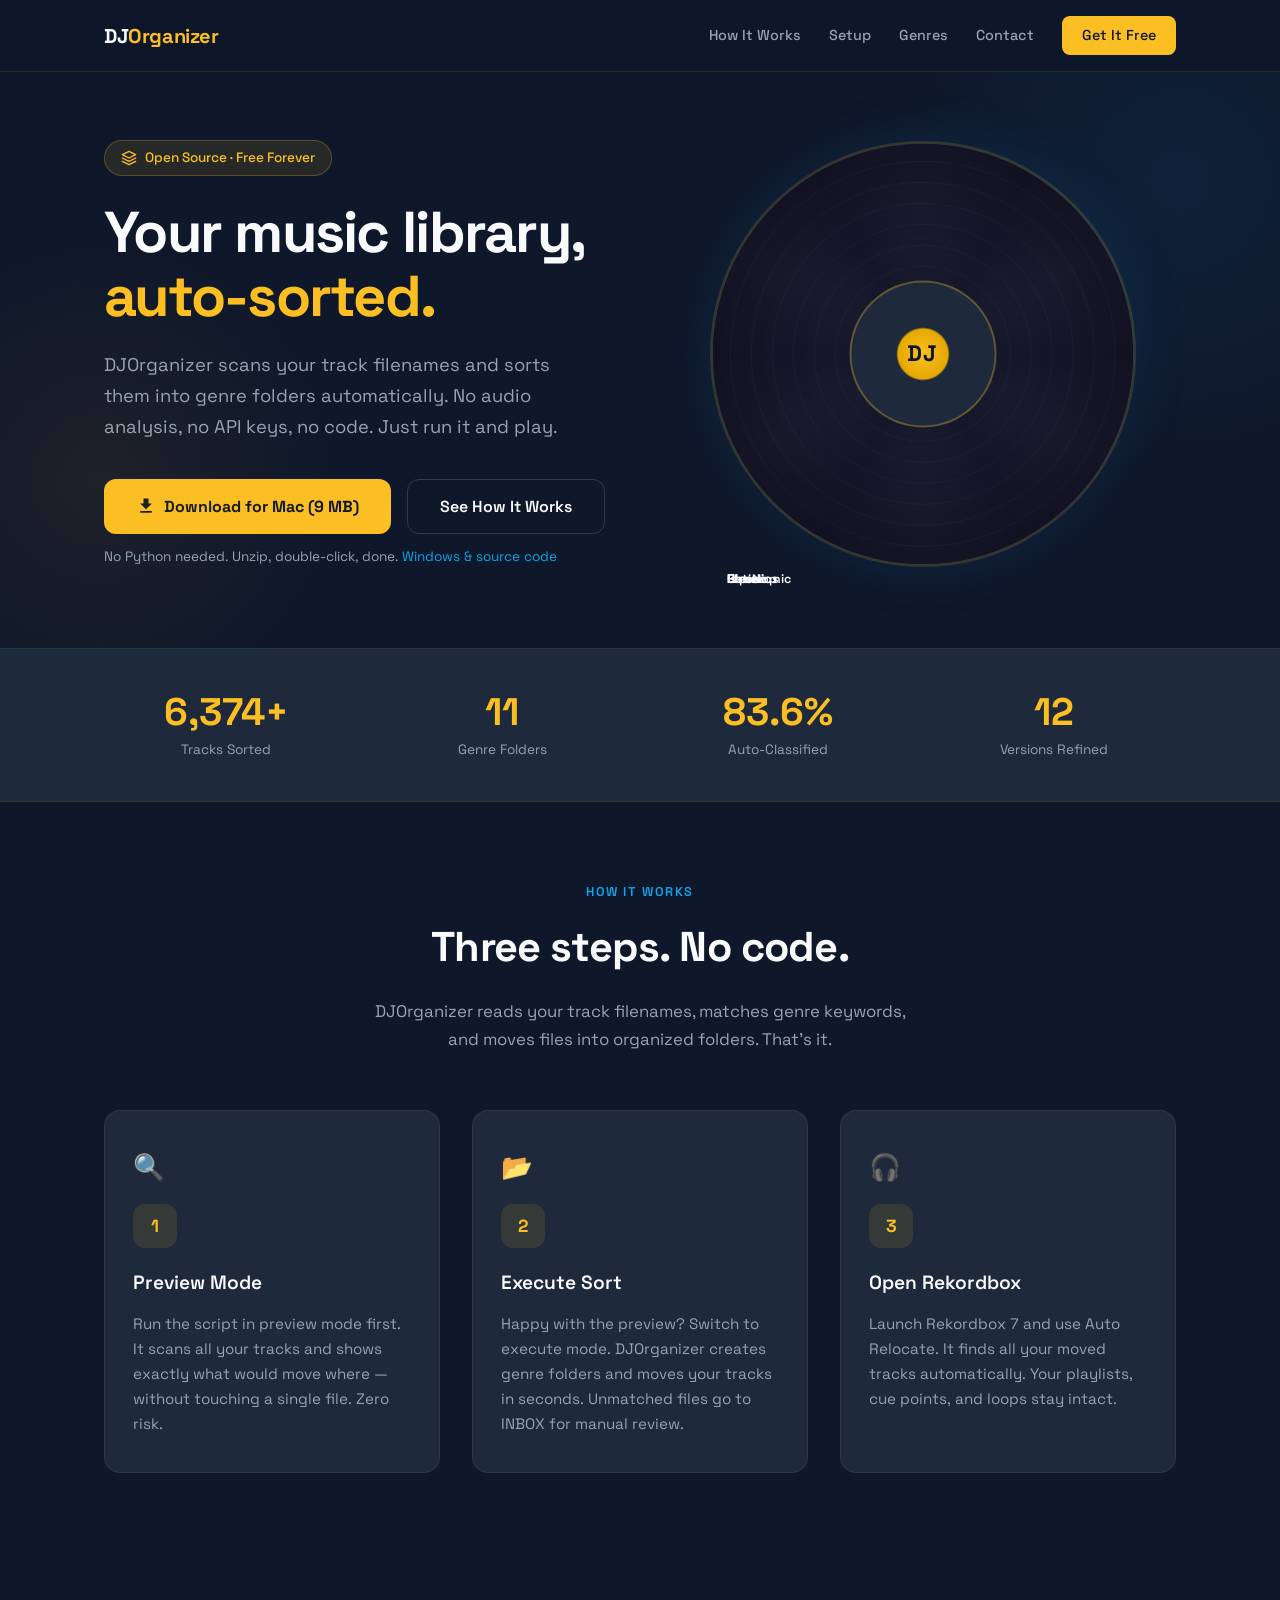
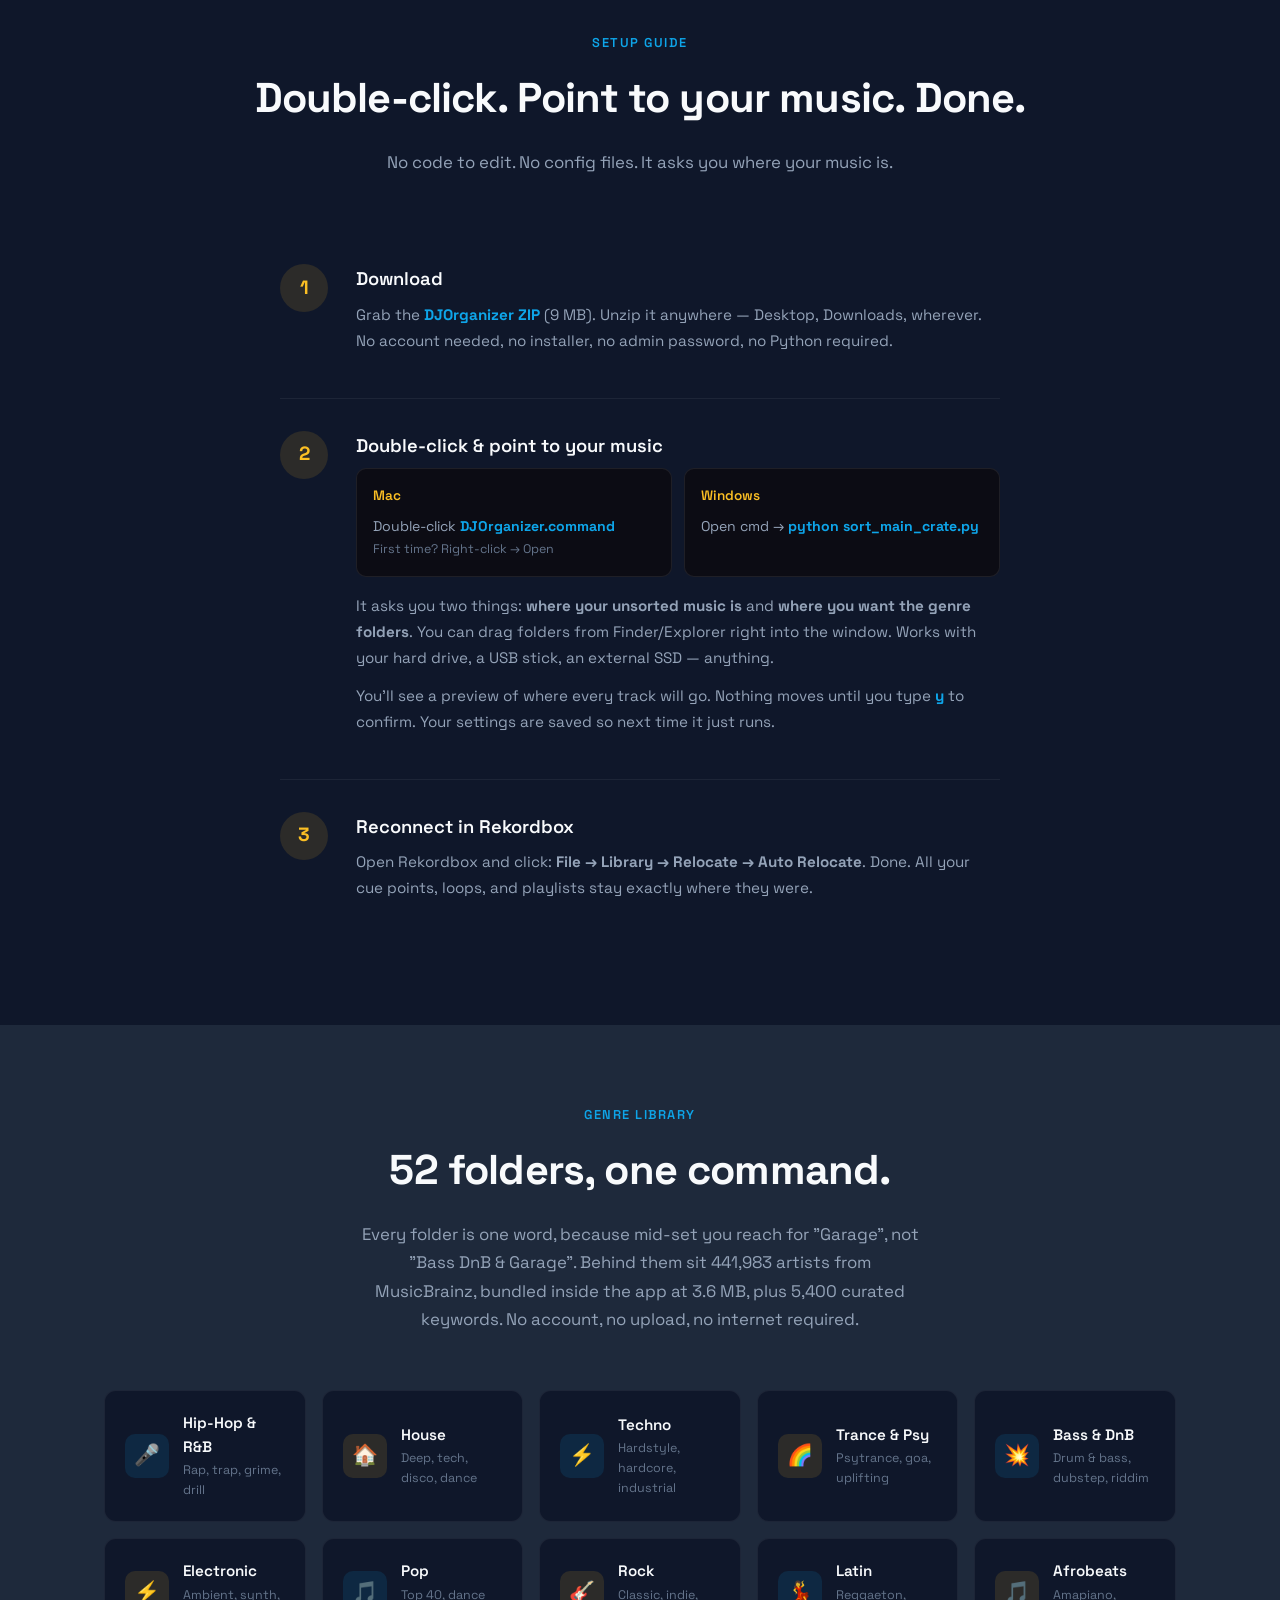
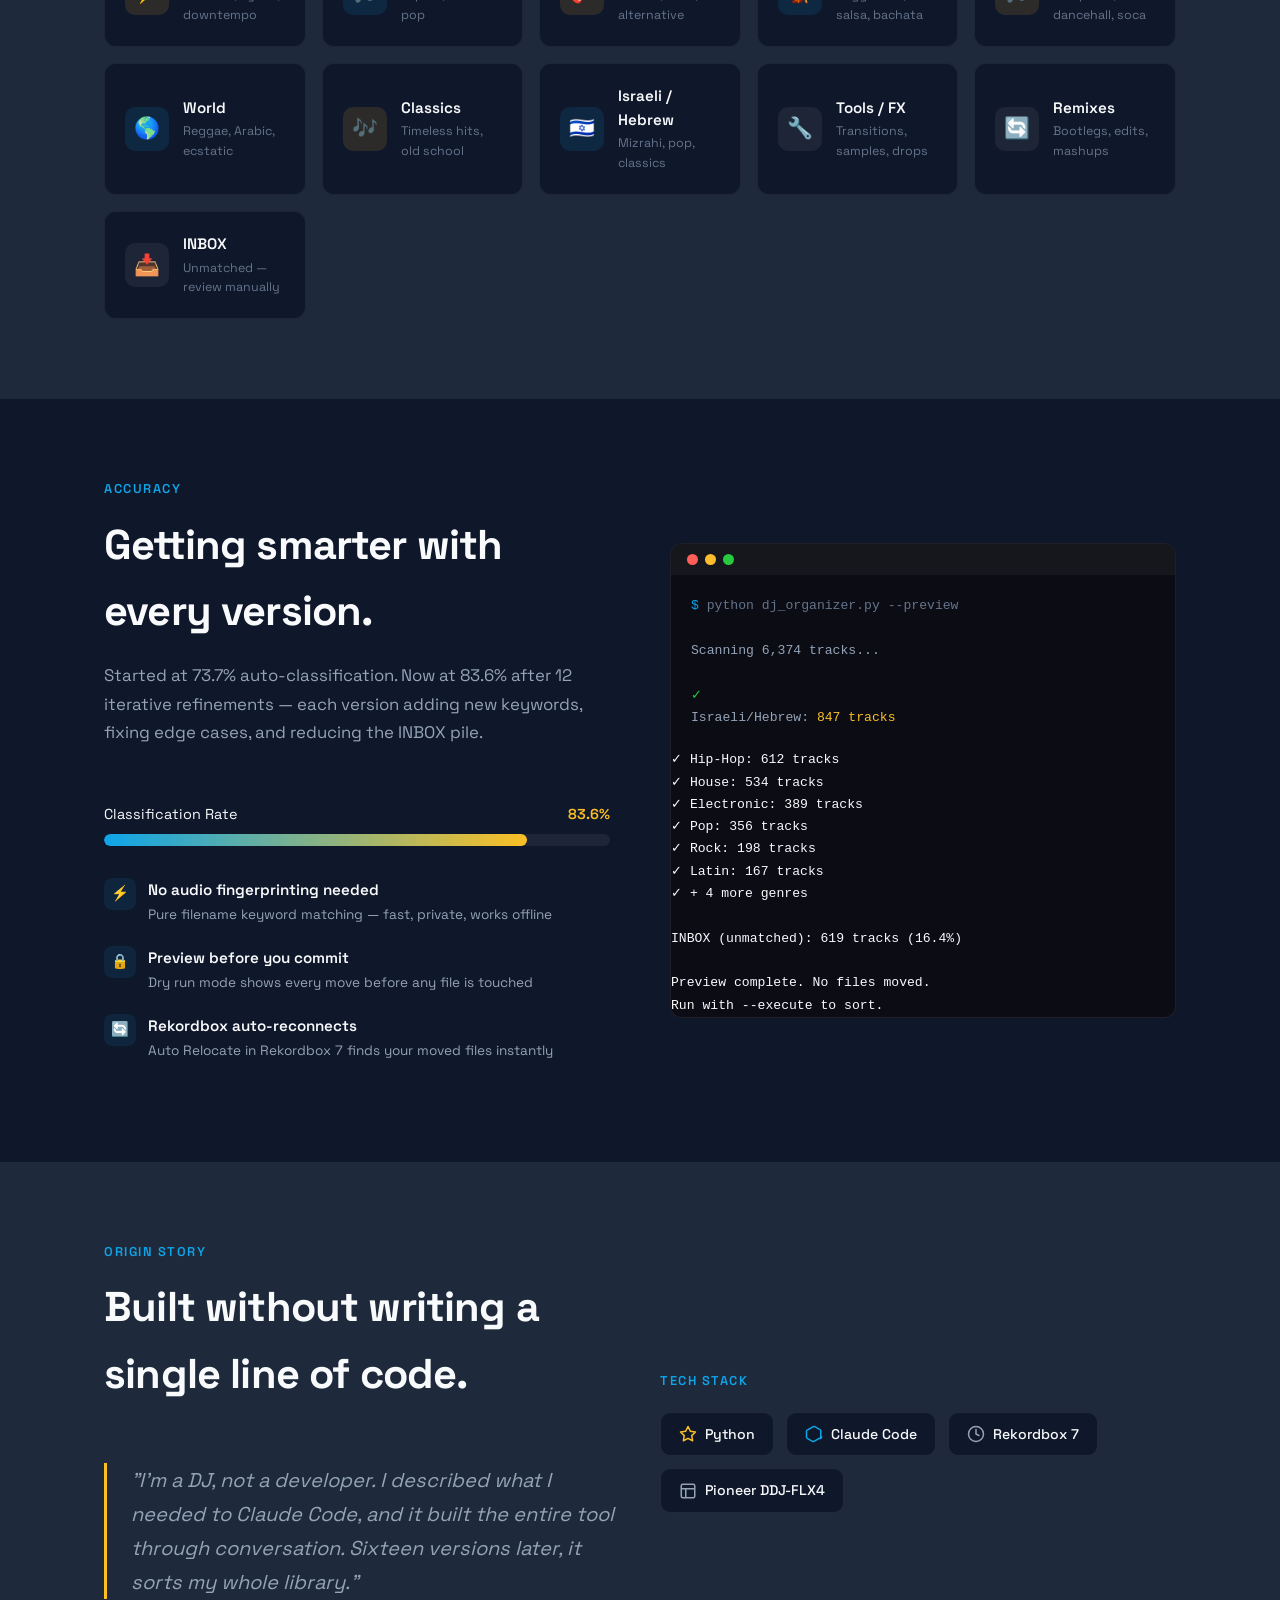
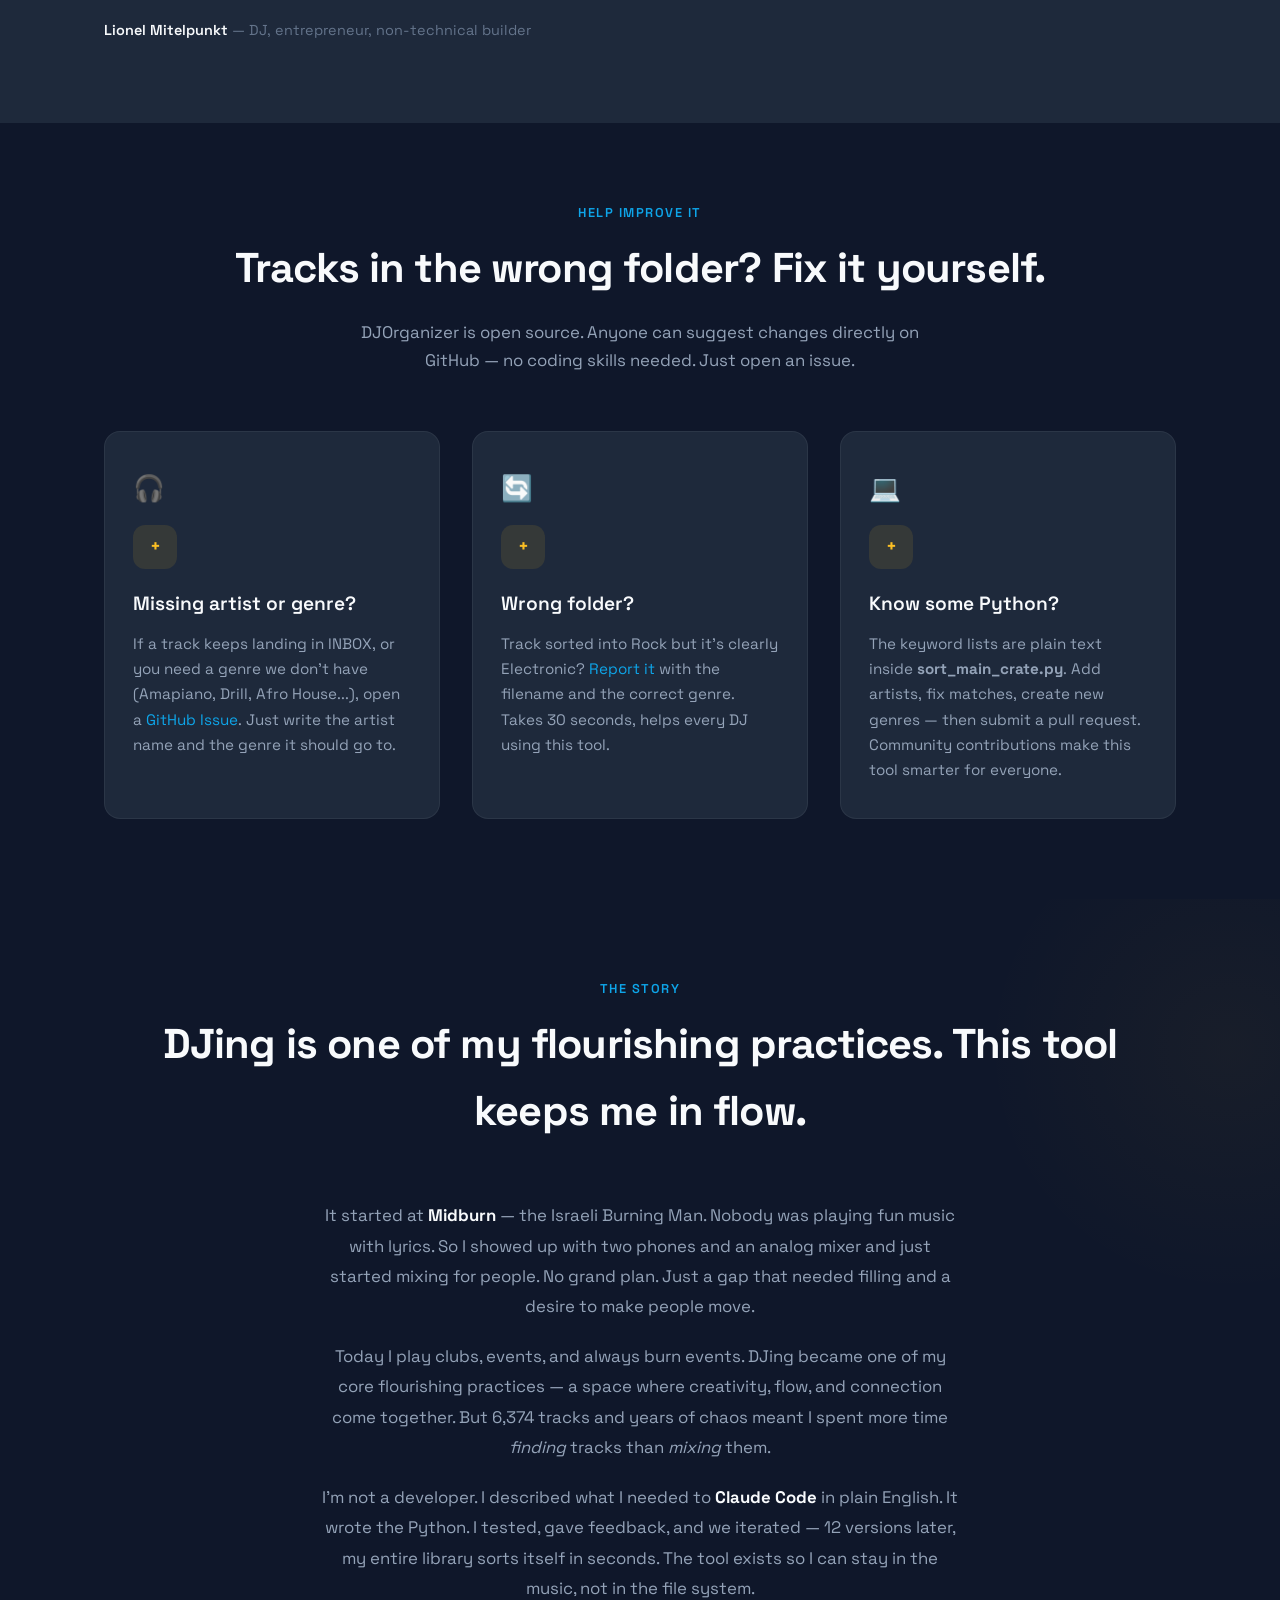
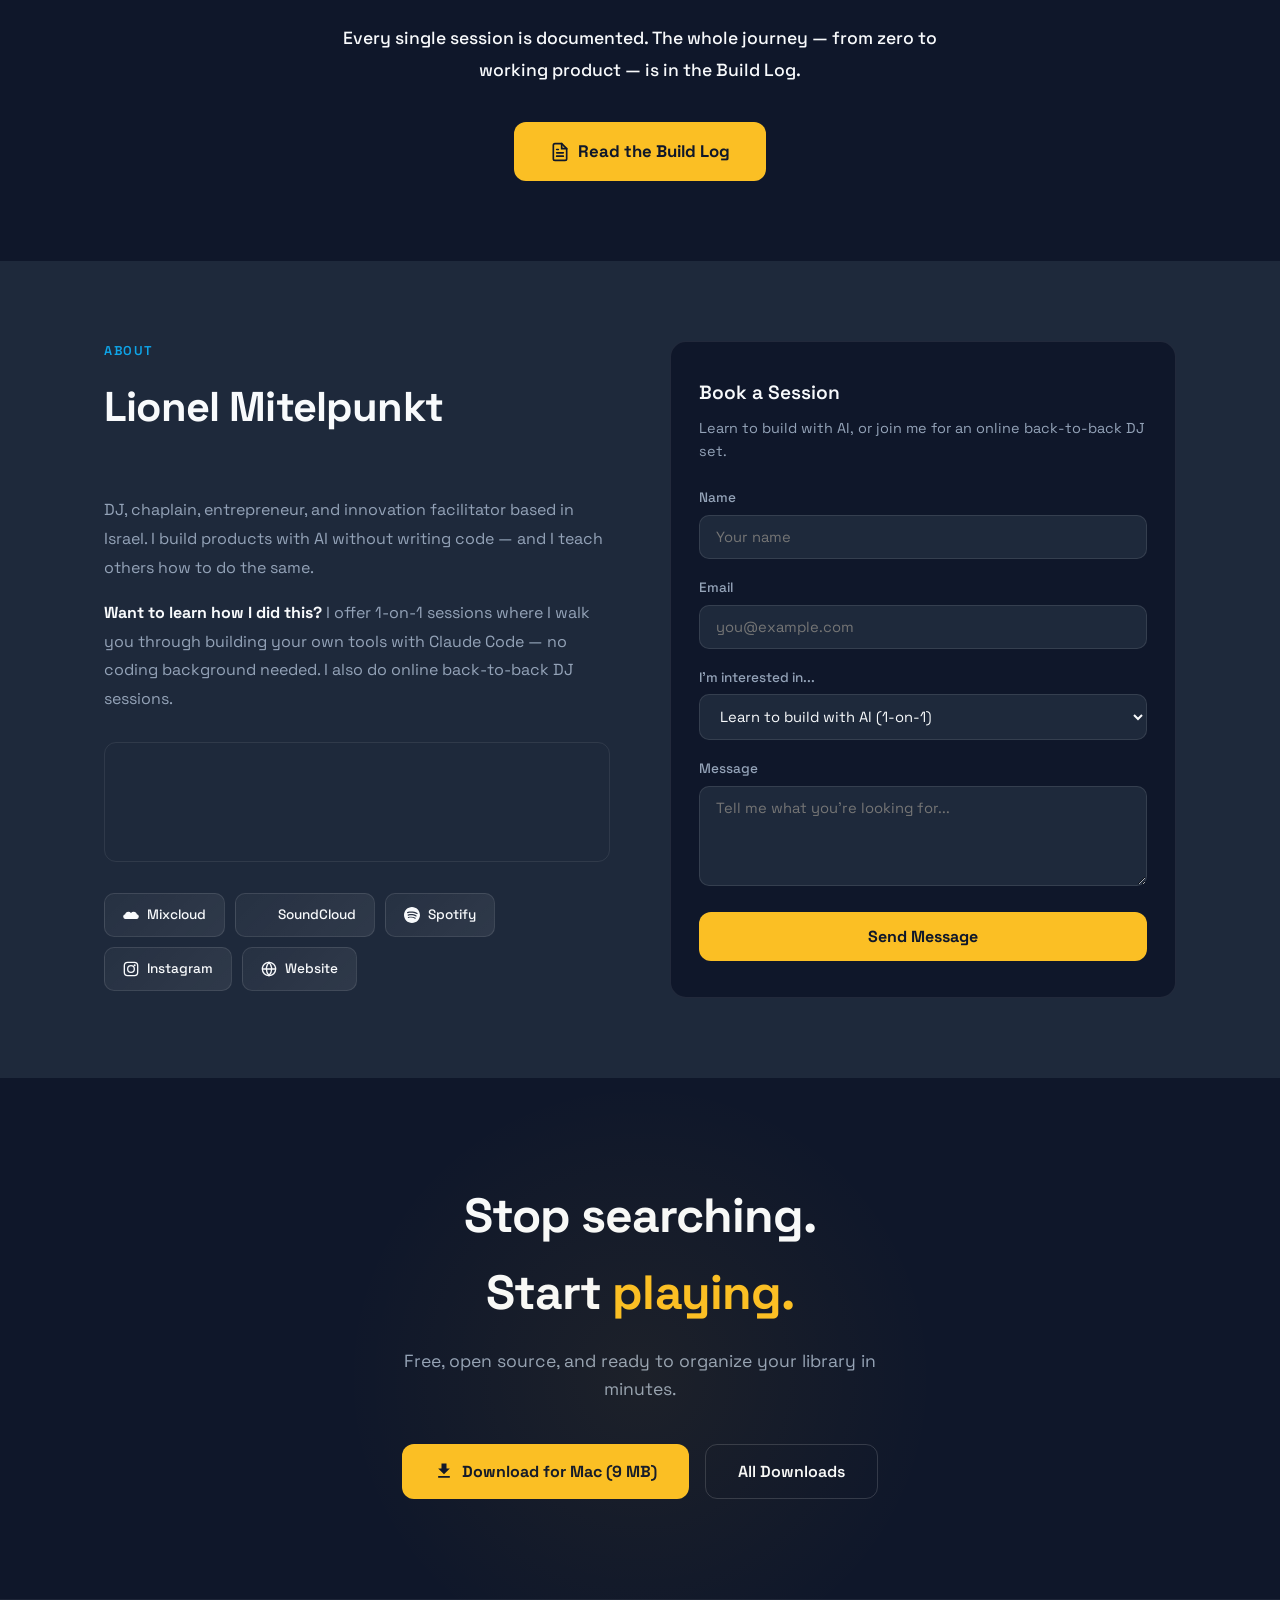
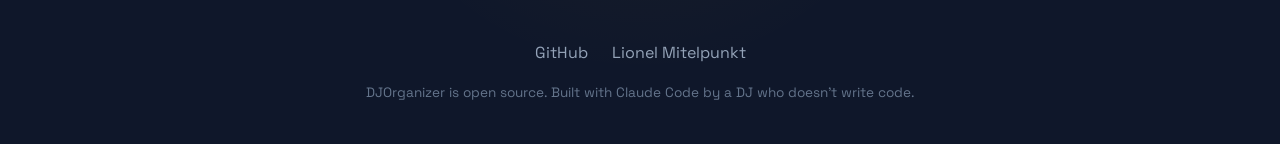
==== commit 7aa8ac3a: "docs(site): the landing page was describing a different tool It advertised 11 folders and 1,500 keyw" ====
--- a/index.html
+++ b/index.html
@@ -1110,13 +1110,13 @@
           DJOrganizer scans your track filenames and sorts them into genre folders automatically. No audio analysis, no API keys, no code. Just run it and play.
         </p>
         <div class="hero-buttons">
-          <a href="https://github.com/lionmit/djorganizer/releases/download/djorganizer-v19/DJOrganizer-v19-macOS.zip" class="btn-primary">
+          <a href="https://github.com/lionmit/djorganizer/releases/download/v19/DJOrganizer-v19-macOS.zip" class="btn-primary">
             <svg width="20" height="20" fill="currentColor" viewBox="0 0 24 24"><path d="M19 9h-4V3H9v6H5l7 7 7-7zM5 18v2h14v-2H5z"/></svg>
             Download for Mac (9 MB)
           </a>
           <a href="#how-it-works" class="btn-secondary">See How It Works</a>
         </div>
-        <p style="margin-top:12px;font-size:0.85rem;color:var(--gray)">No Python needed. Unzip, double-click, done. <a href="https://github.com/lionmit/djorganizer/releases/tag/djorganizer-v19">Windows &amp; source code</a></p>
+        <p style="margin-top:12px;font-size:0.85rem;color:var(--gray)">No Python needed. Unzip, double-click, done. <a href="https://github.com/lionmit/djorganizer/releases/tag/v19">Windows &amp; source code</a></p>
       </div>
       <div class="hero-visual">
         <div class="vinyl-container">
@@ -1212,7 +1212,7 @@
           <div class="setup-step-num">1</div>
           <div>
             <h3>Download</h3>
-            <p>Grab the <a href="https://github.com/lionmit/djorganizer/releases/download/djorganizer-v19/DJOrganizer-v19-macOS.zip"><strong>DJOrganizer ZIP</strong></a> (9 MB). Unzip it anywhere — Desktop, Downloads, wherever. No account needed, no installer, no admin password, no Python required.</p>
+            <p>Grab the <a href="https://github.com/lionmit/djorganizer/releases/download/v19/DJOrganizer-v19-macOS.zip"><strong>DJOrganizer ZIP</strong></a> (9 MB). Unzip it anywhere — Desktop, Downloads, wherever. No account needed, no installer, no admin password, no Python required.</p>
           </div>
         </div>
 
@@ -1252,9 +1252,9 @@
     <div class="container">
       <div class="section-header center">
         <div class="section-label">Genre Library</div>
-        <h2 class="section-title">11 folders, one command.</h2>
+        <h2 class="section-title">52 folders, one command.</h2>
         <p class="section-subtitle">
-          Every genre folder is powered by a curated keyword list &mdash; 1,500+ artist names, labels, style tags, and language markers. Continuously refined across 17 versions.
+          Every folder is one word, because mid-set you reach for "Garage", not "Bass DnB &amp; Garage". Behind them sit 441,983 artists from MusicBrainz, bundled inside the app at 3.6&nbsp;MB, plus 5,400 curated keywords. No account, no upload, no internet required.
         </p>
       </div>
       <div class="genres-grid">
@@ -1644,11 +1644,11 @@
       <h2>Stop searching.<br>Start <span style="color: var(--yellow);">playing.</span></h2>
       <p>Free, open source, and ready to organize your library in minutes.</p>
       <div class="cta-buttons">
-        <a href="https://github.com/lionmit/djorganizer/releases/download/djorganizer-v19/DJOrganizer-v19-macOS.zip" class="btn-primary">
+        <a href="https://github.com/lionmit/djorganizer/releases/download/v19/DJOrganizer-v19-macOS.zip" class="btn-primary">
           <svg width="20" height="20" fill="currentColor" viewBox="0 0 24 24"><path d="M19 9h-4V3H9v6H5l7 7 7-7zM5 18v2h14v-2H5z"/></svg>
           Download for Mac (9 MB)
         </a>
-        <a href="https://github.com/lionmit/djorganizer/releases/tag/djorganizer-v19" target="_blank" rel="noopener" class="btn-secondary">All Downloads</a>
+        <a href="https://github.com/lionmit/djorganizer/releases/tag/v19" target="_blank" rel="noopener" class="btn-secondary">All Downloads</a>
       </div>
     </div>
   </section>
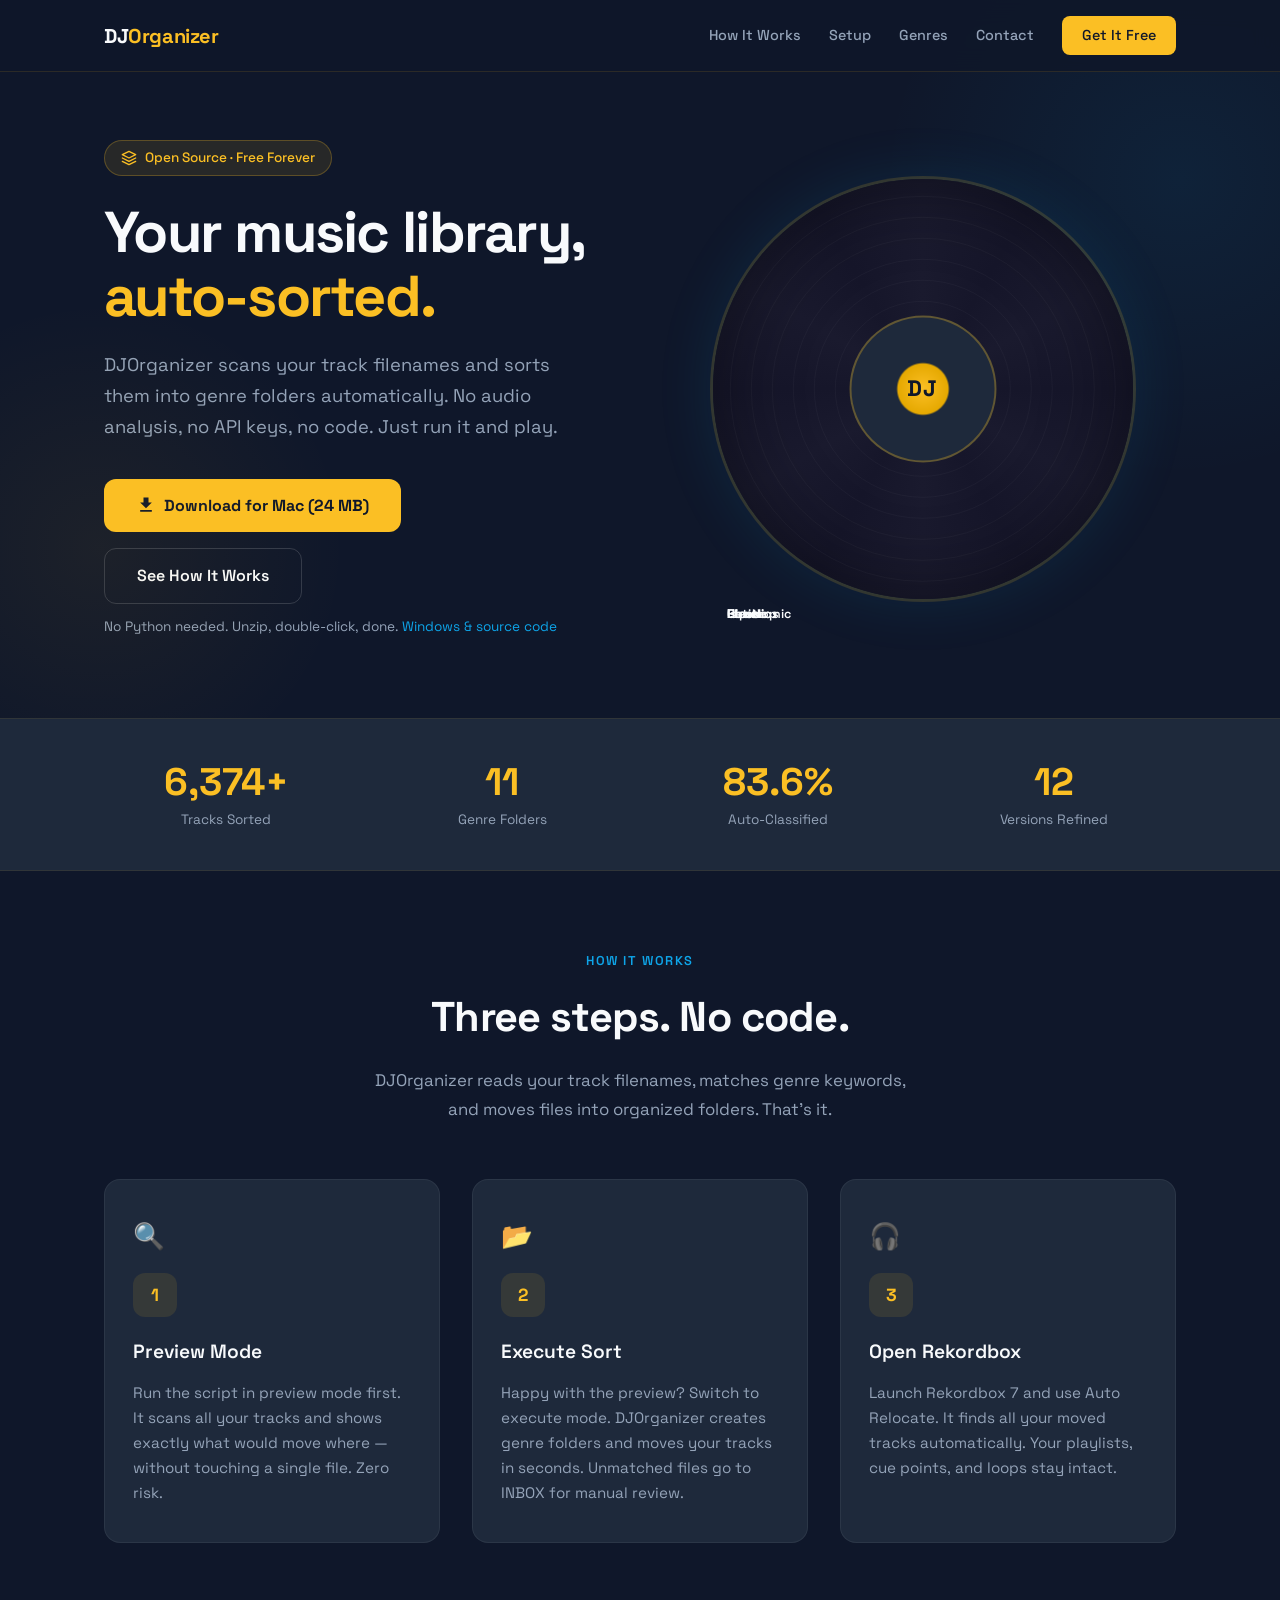
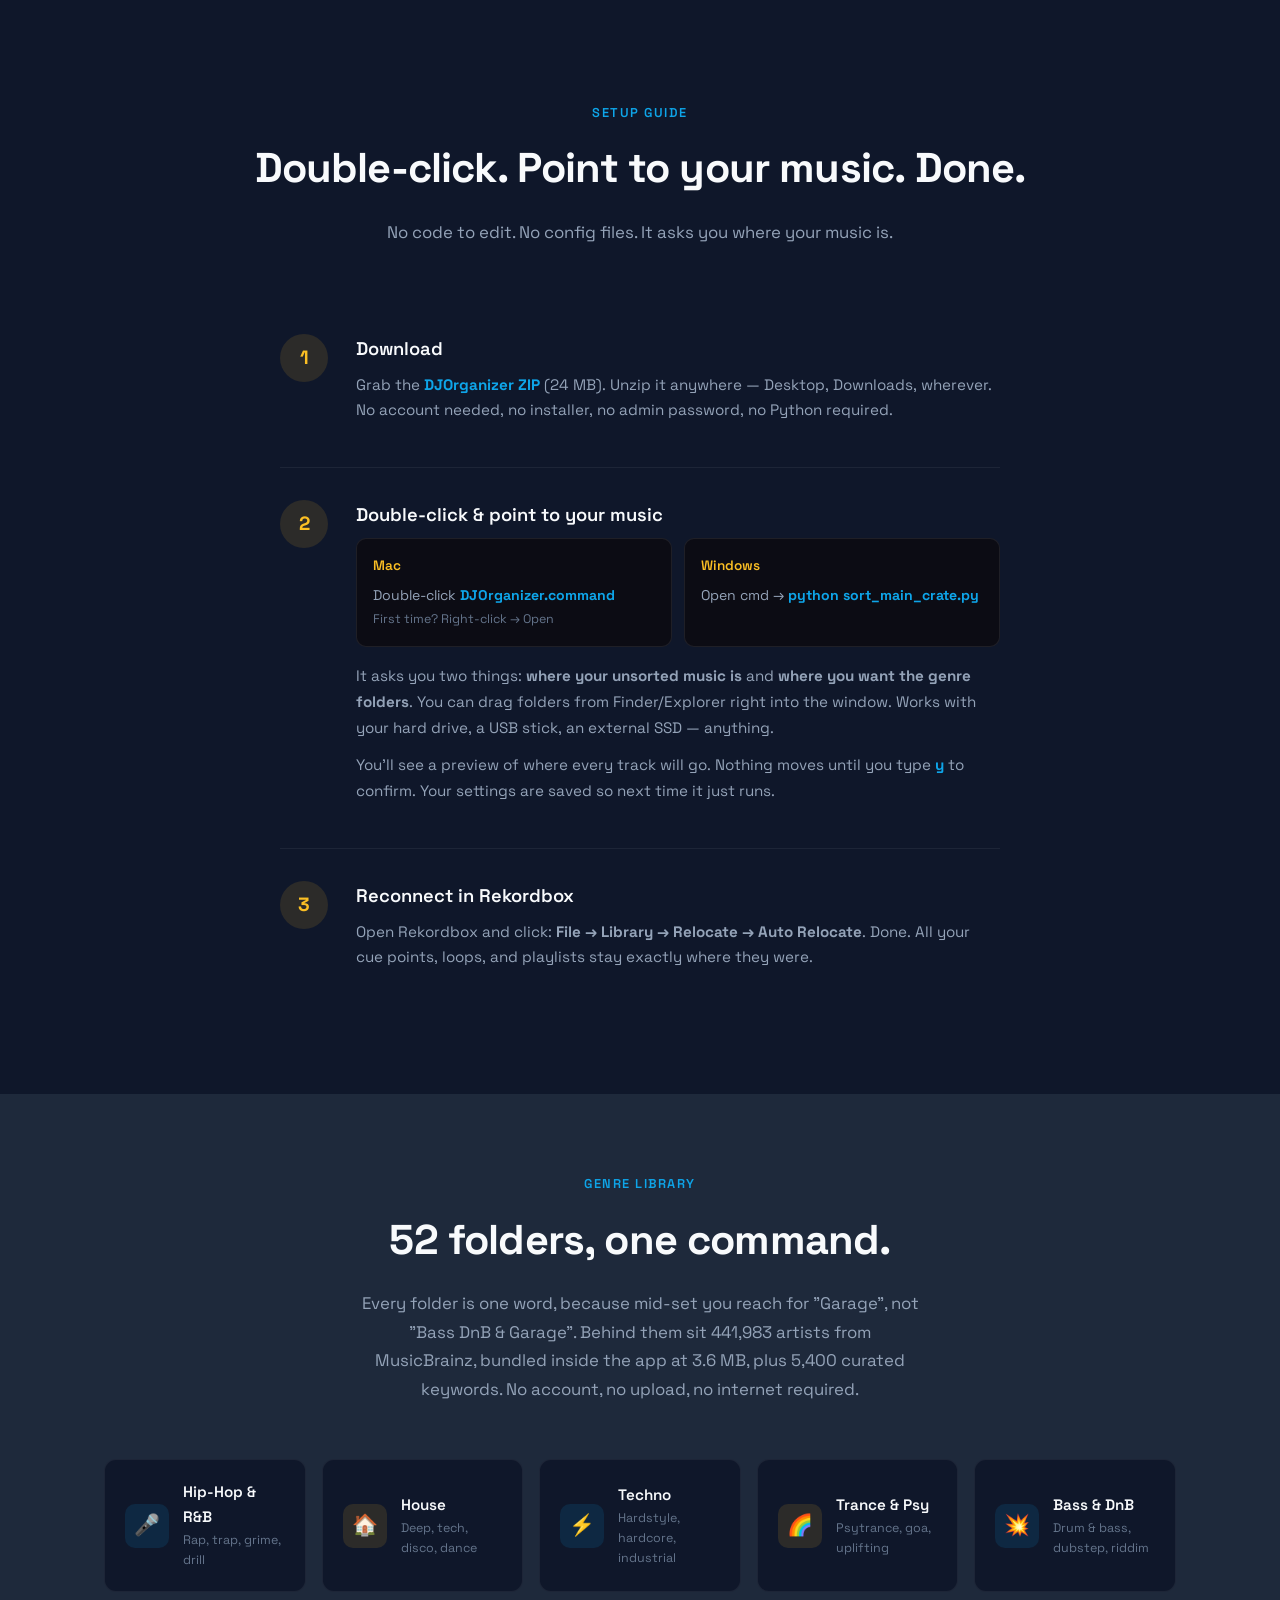
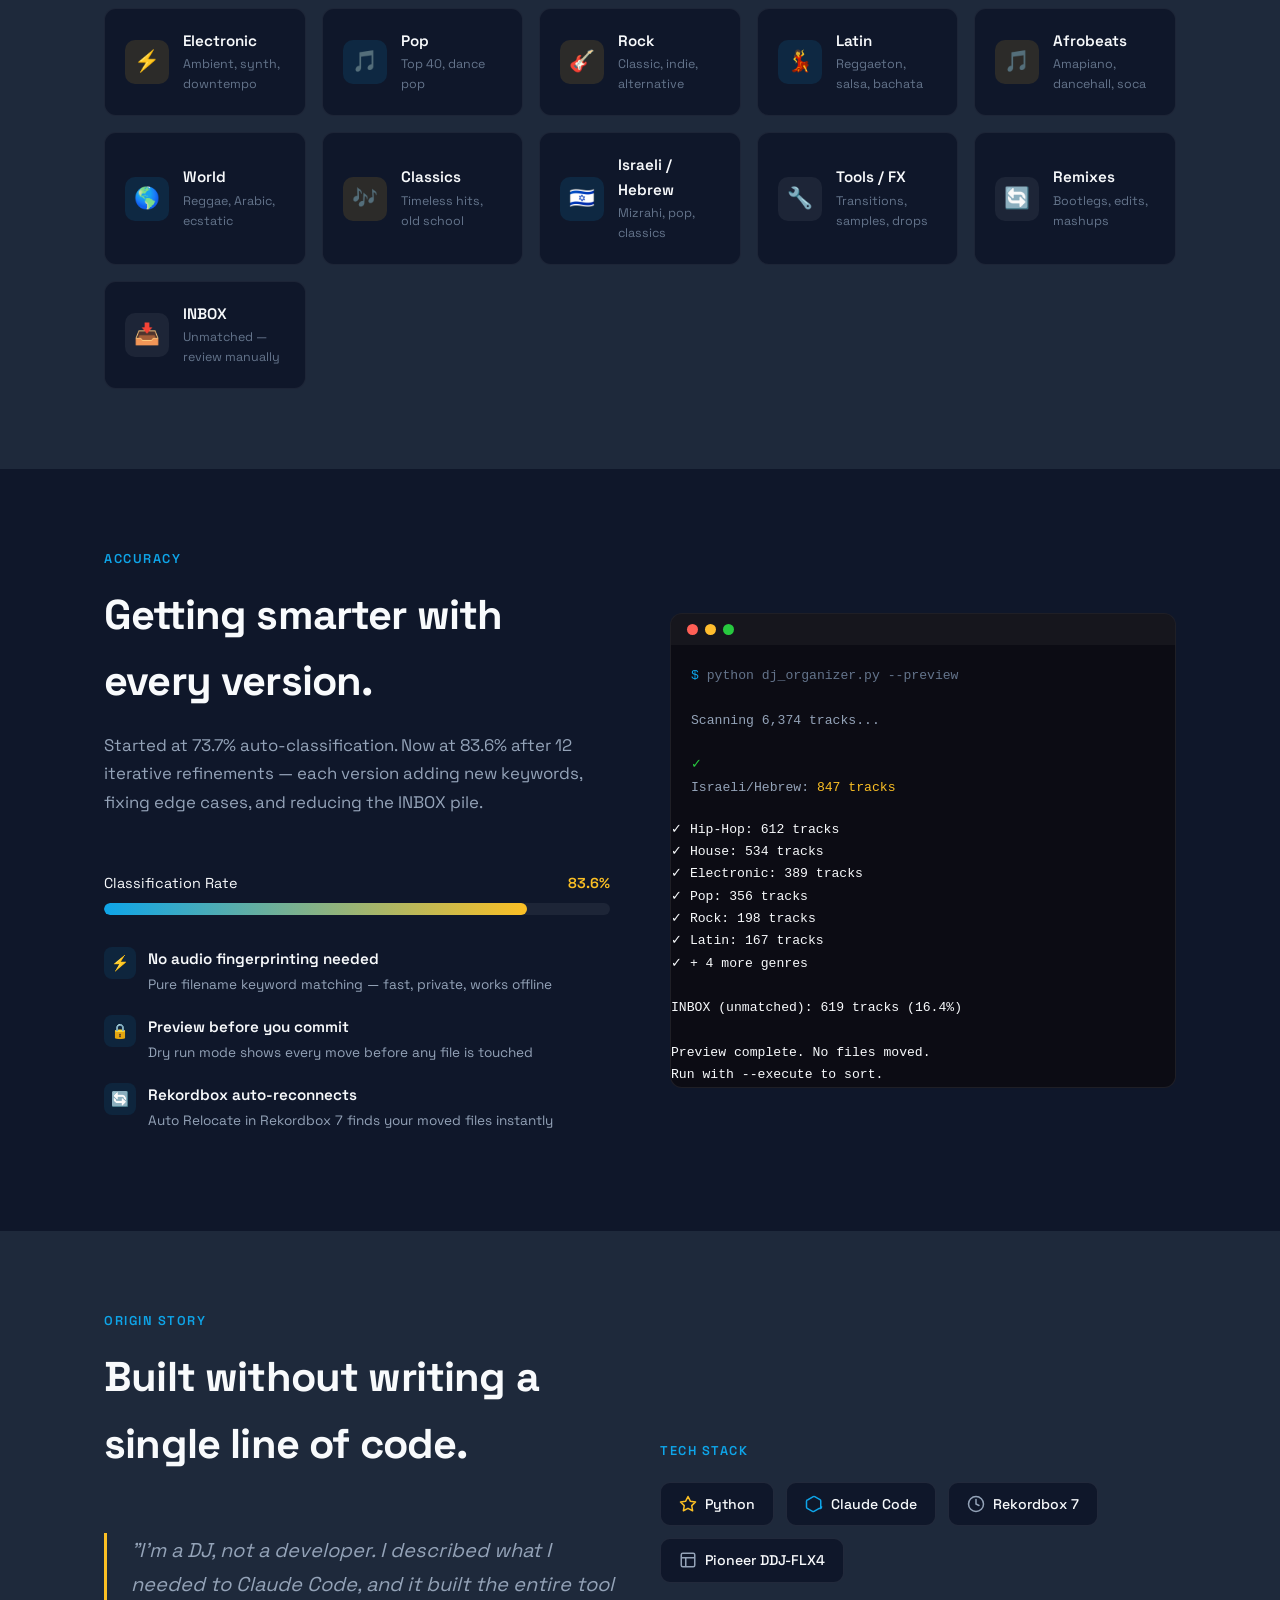
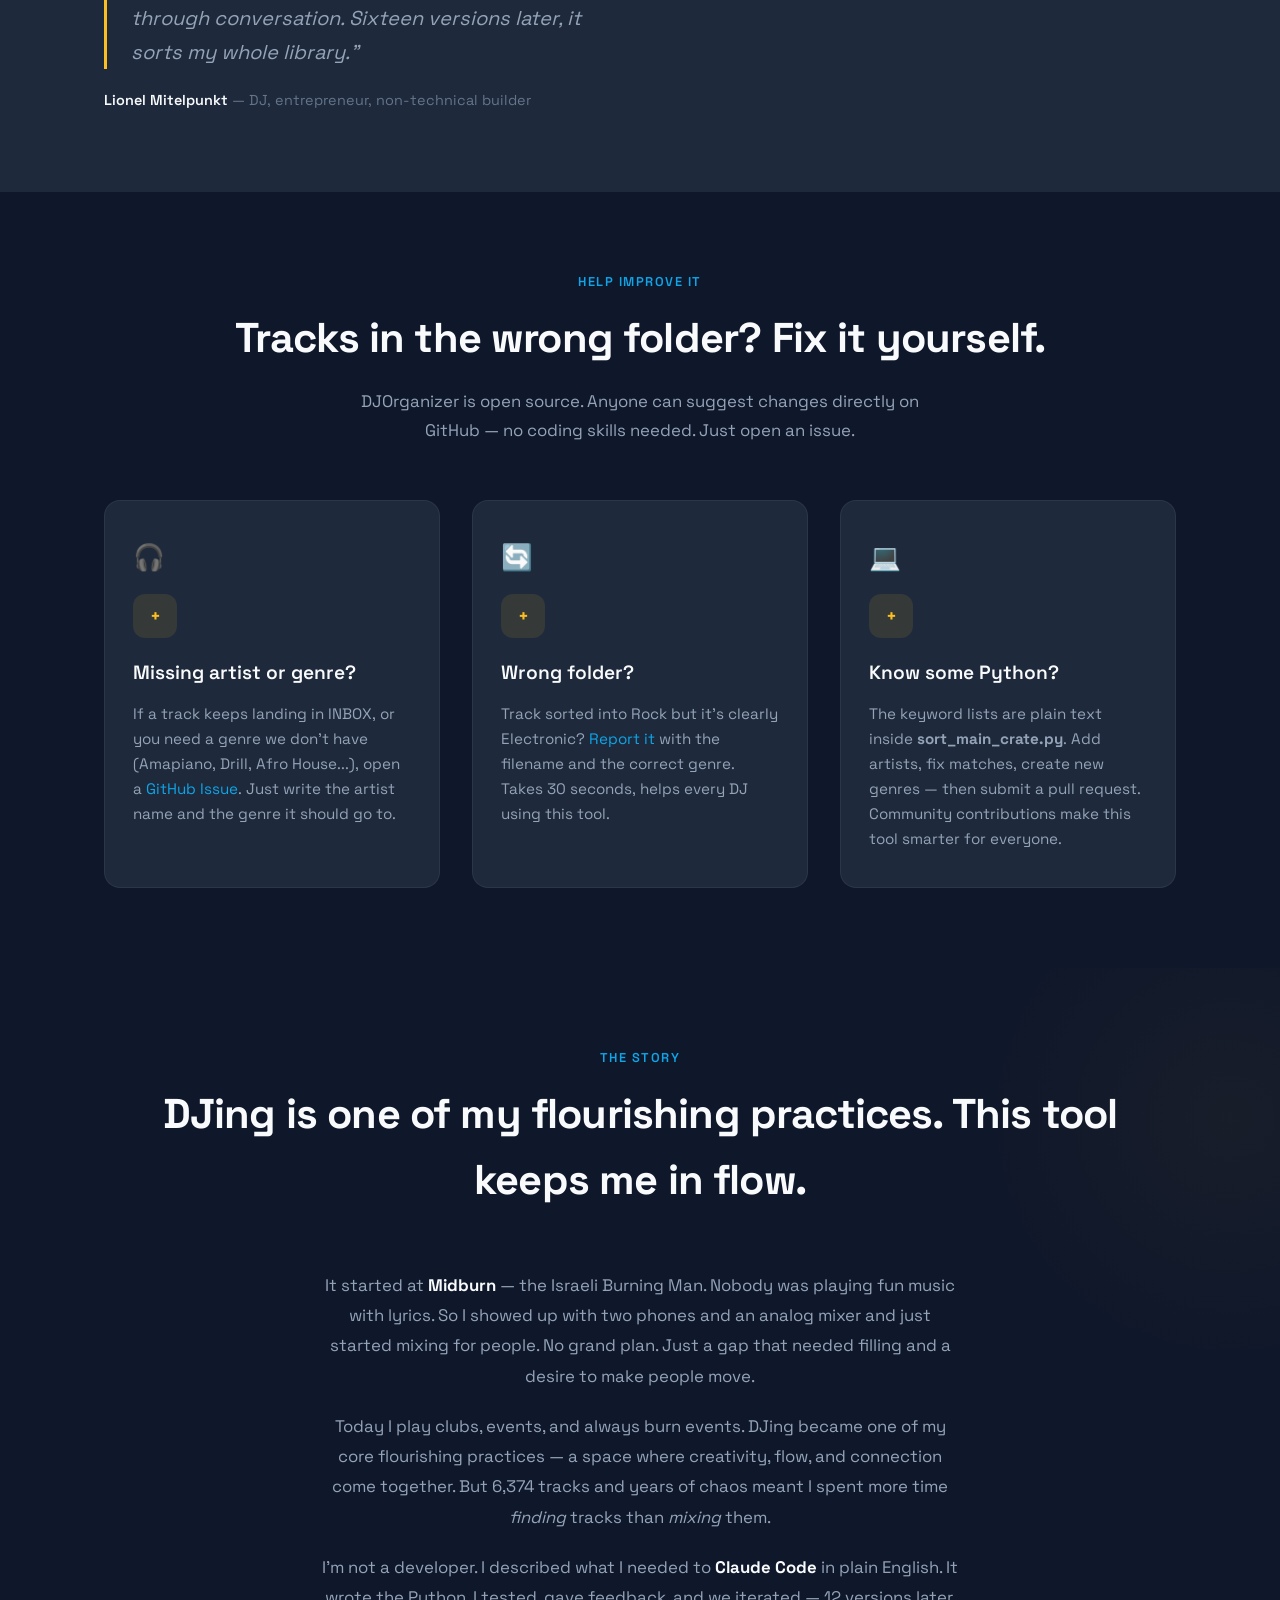
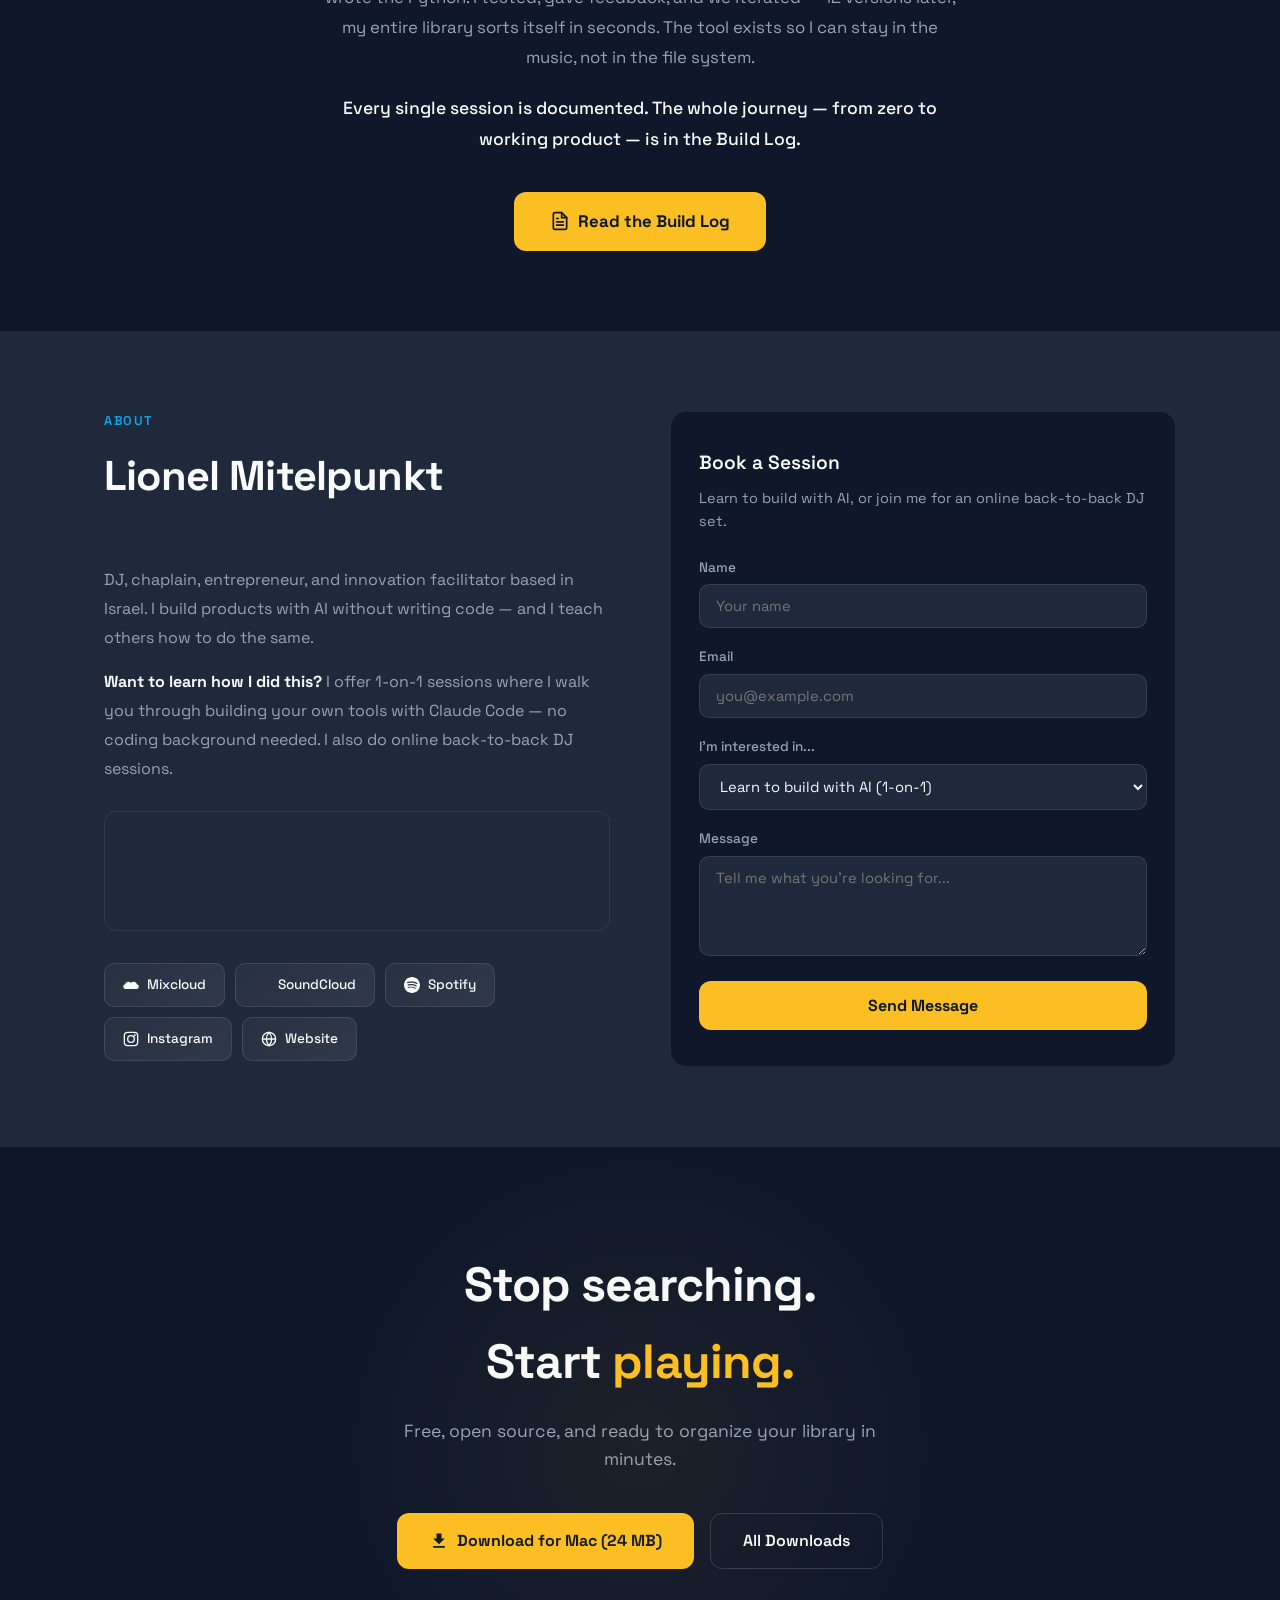
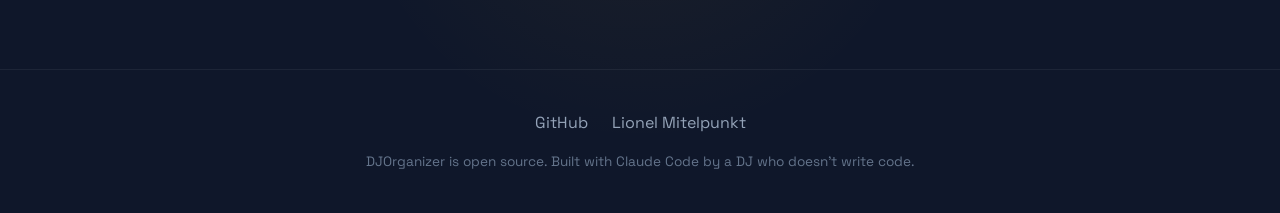
==== commit 632bd782: "site: v20 download links, real zip size, cleanUrls Co-Authored-By: Claude Fable 5 <noreply@anthropic" ====
--- a/index.html
+++ b/index.html
@@ -1110,13 +1110,13 @@
           DJOrganizer scans your track filenames and sorts them into genre folders automatically. No audio analysis, no API keys, no code. Just run it and play.
         </p>
         <div class="hero-buttons">
-          <a href="https://github.com/lionmit/djorganizer/releases/download/v19/DJOrganizer-v19-macOS.zip" class="btn-primary">
+          <a href="https://github.com/lionmit/djorganizer/releases/download/v20/DJOrganizer-v20-macOS.zip" class="btn-primary">
             <svg width="20" height="20" fill="currentColor" viewBox="0 0 24 24"><path d="M19 9h-4V3H9v6H5l7 7 7-7zM5 18v2h14v-2H5z"/></svg>
-            Download for Mac (9 MB)
+            Download for Mac (24 MB)
           </a>
           <a href="#how-it-works" class="btn-secondary">See How It Works</a>
         </div>
-        <p style="margin-top:12px;font-size:0.85rem;color:var(--gray)">No Python needed. Unzip, double-click, done. <a href="https://github.com/lionmit/djorganizer/releases/tag/v19">Windows &amp; source code</a></p>
+        <p style="margin-top:12px;font-size:0.85rem;color:var(--gray)">No Python needed. Unzip, double-click, done. <a href="https://github.com/lionmit/djorganizer/releases/tag/v20">Windows &amp; source code</a></p>
       </div>
       <div class="hero-visual">
         <div class="vinyl-container">
@@ -1212,7 +1212,7 @@
           <div class="setup-step-num">1</div>
           <div>
             <h3>Download</h3>
-            <p>Grab the <a href="https://github.com/lionmit/djorganizer/releases/download/v19/DJOrganizer-v19-macOS.zip"><strong>DJOrganizer ZIP</strong></a> (9 MB). Unzip it anywhere — Desktop, Downloads, wherever. No account needed, no installer, no admin password, no Python required.</p>
+            <p>Grab the <a href="https://github.com/lionmit/djorganizer/releases/download/v20/DJOrganizer-v20-macOS.zip"><strong>DJOrganizer ZIP</strong></a> (24 MB). Unzip it anywhere — Desktop, Downloads, wherever. No account needed, no installer, no admin password, no Python required.</p>
           </div>
         </div>
 
@@ -1644,11 +1644,11 @@
       <h2>Stop searching.<br>Start <span style="color: var(--yellow);">playing.</span></h2>
       <p>Free, open source, and ready to organize your library in minutes.</p>
       <div class="cta-buttons">
-        <a href="https://github.com/lionmit/djorganizer/releases/download/v19/DJOrganizer-v19-macOS.zip" class="btn-primary">
+        <a href="https://github.com/lionmit/djorganizer/releases/download/v20/DJOrganizer-v20-macOS.zip" class="btn-primary">
           <svg width="20" height="20" fill="currentColor" viewBox="0 0 24 24"><path d="M19 9h-4V3H9v6H5l7 7 7-7zM5 18v2h14v-2H5z"/></svg>
-          Download for Mac (9 MB)
+          Download for Mac (24 MB)
         </a>
-        <a href="https://github.com/lionmit/djorganizer/releases/tag/v19" target="_blank" rel="noopener" class="btn-secondary">All Downloads</a>
+        <a href="https://github.com/lionmit/djorganizer/releases/tag/v20" target="_blank" rel="noopener" class="btn-secondary">All Downloads</a>
       </div>
     </div>
   </section>
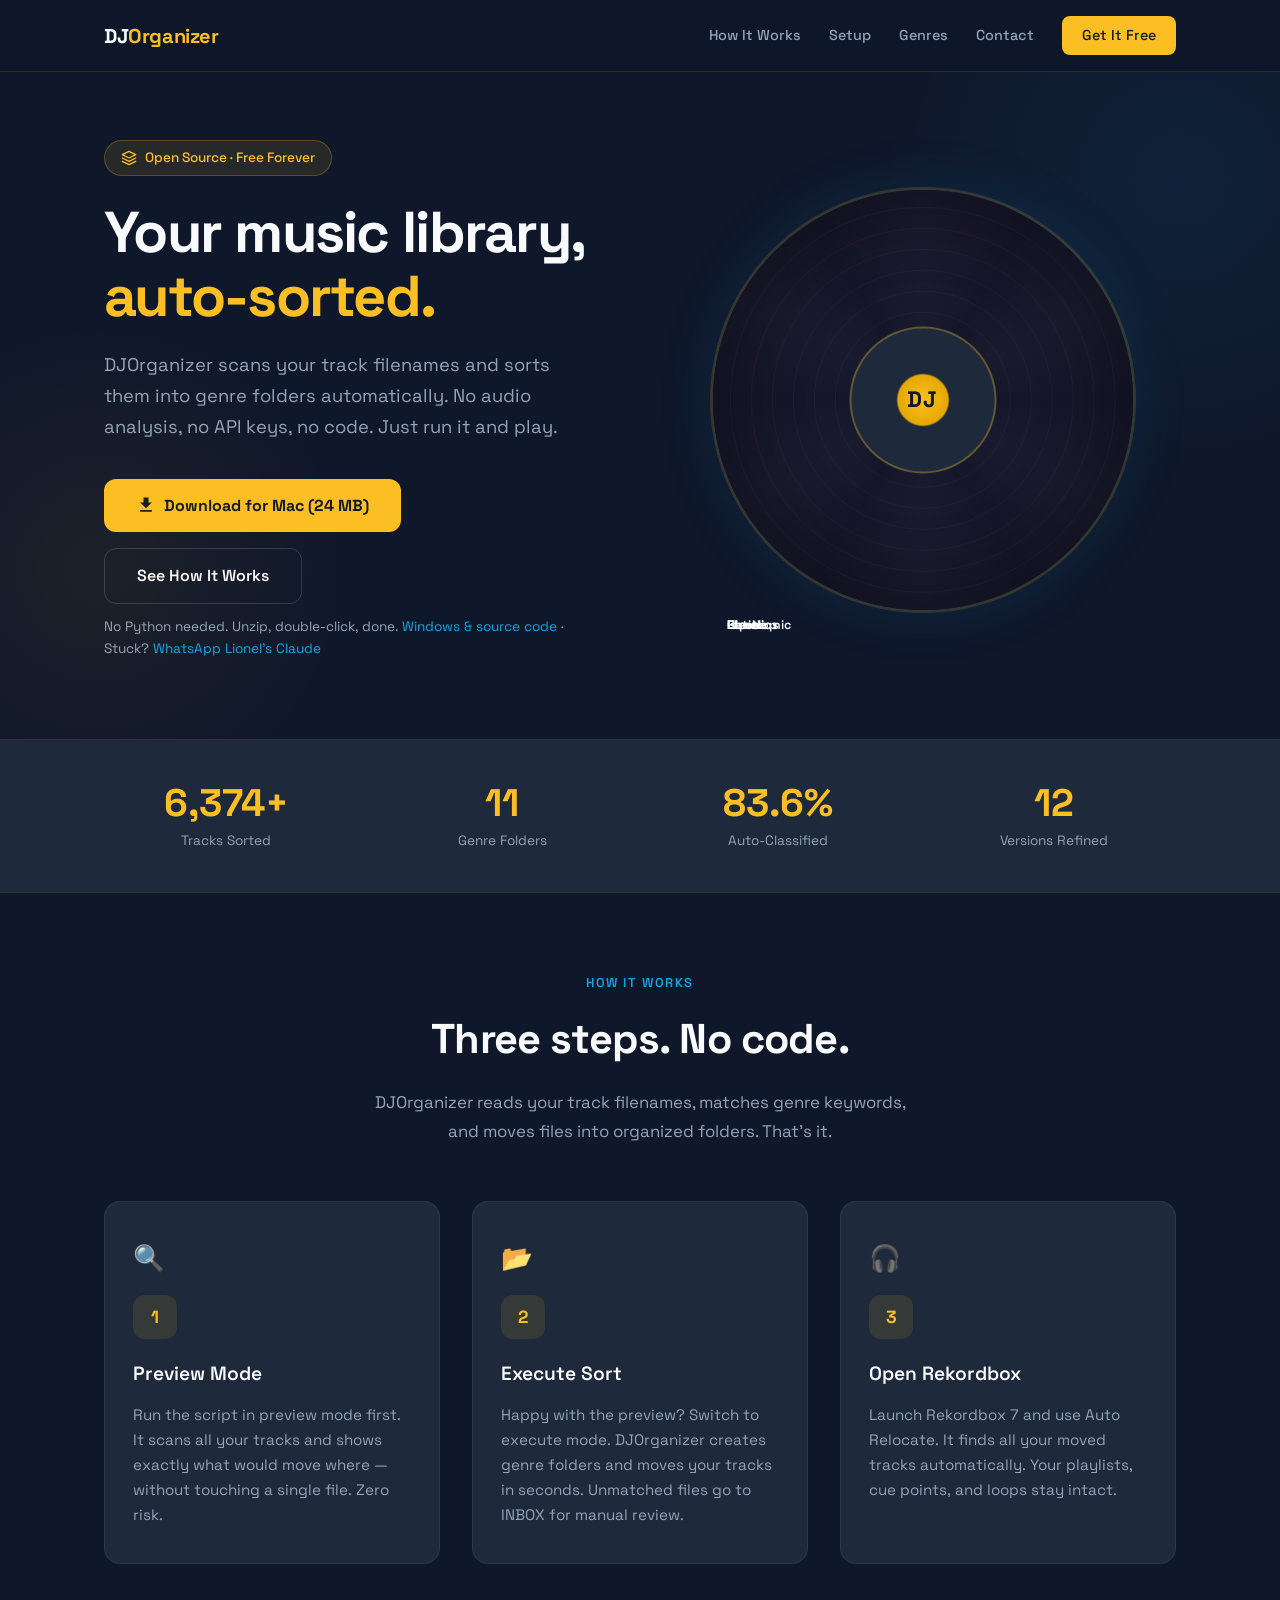
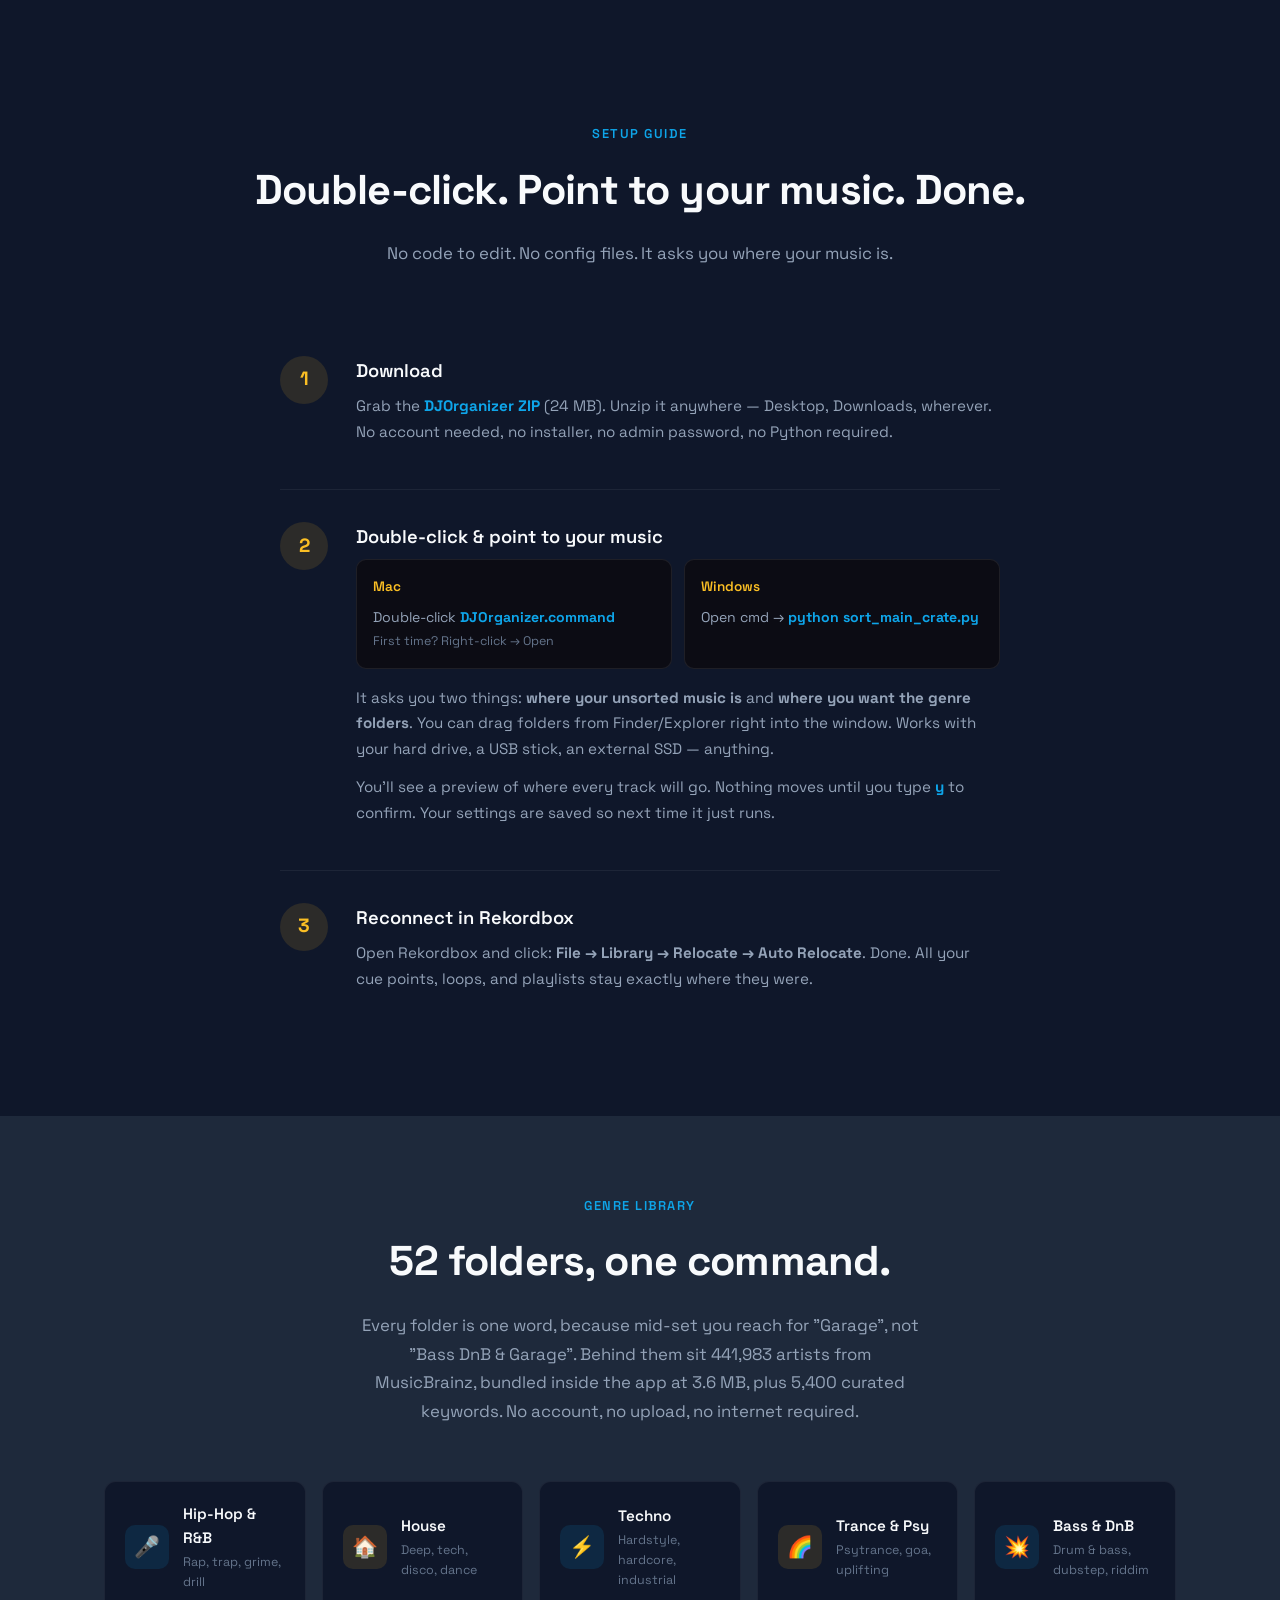
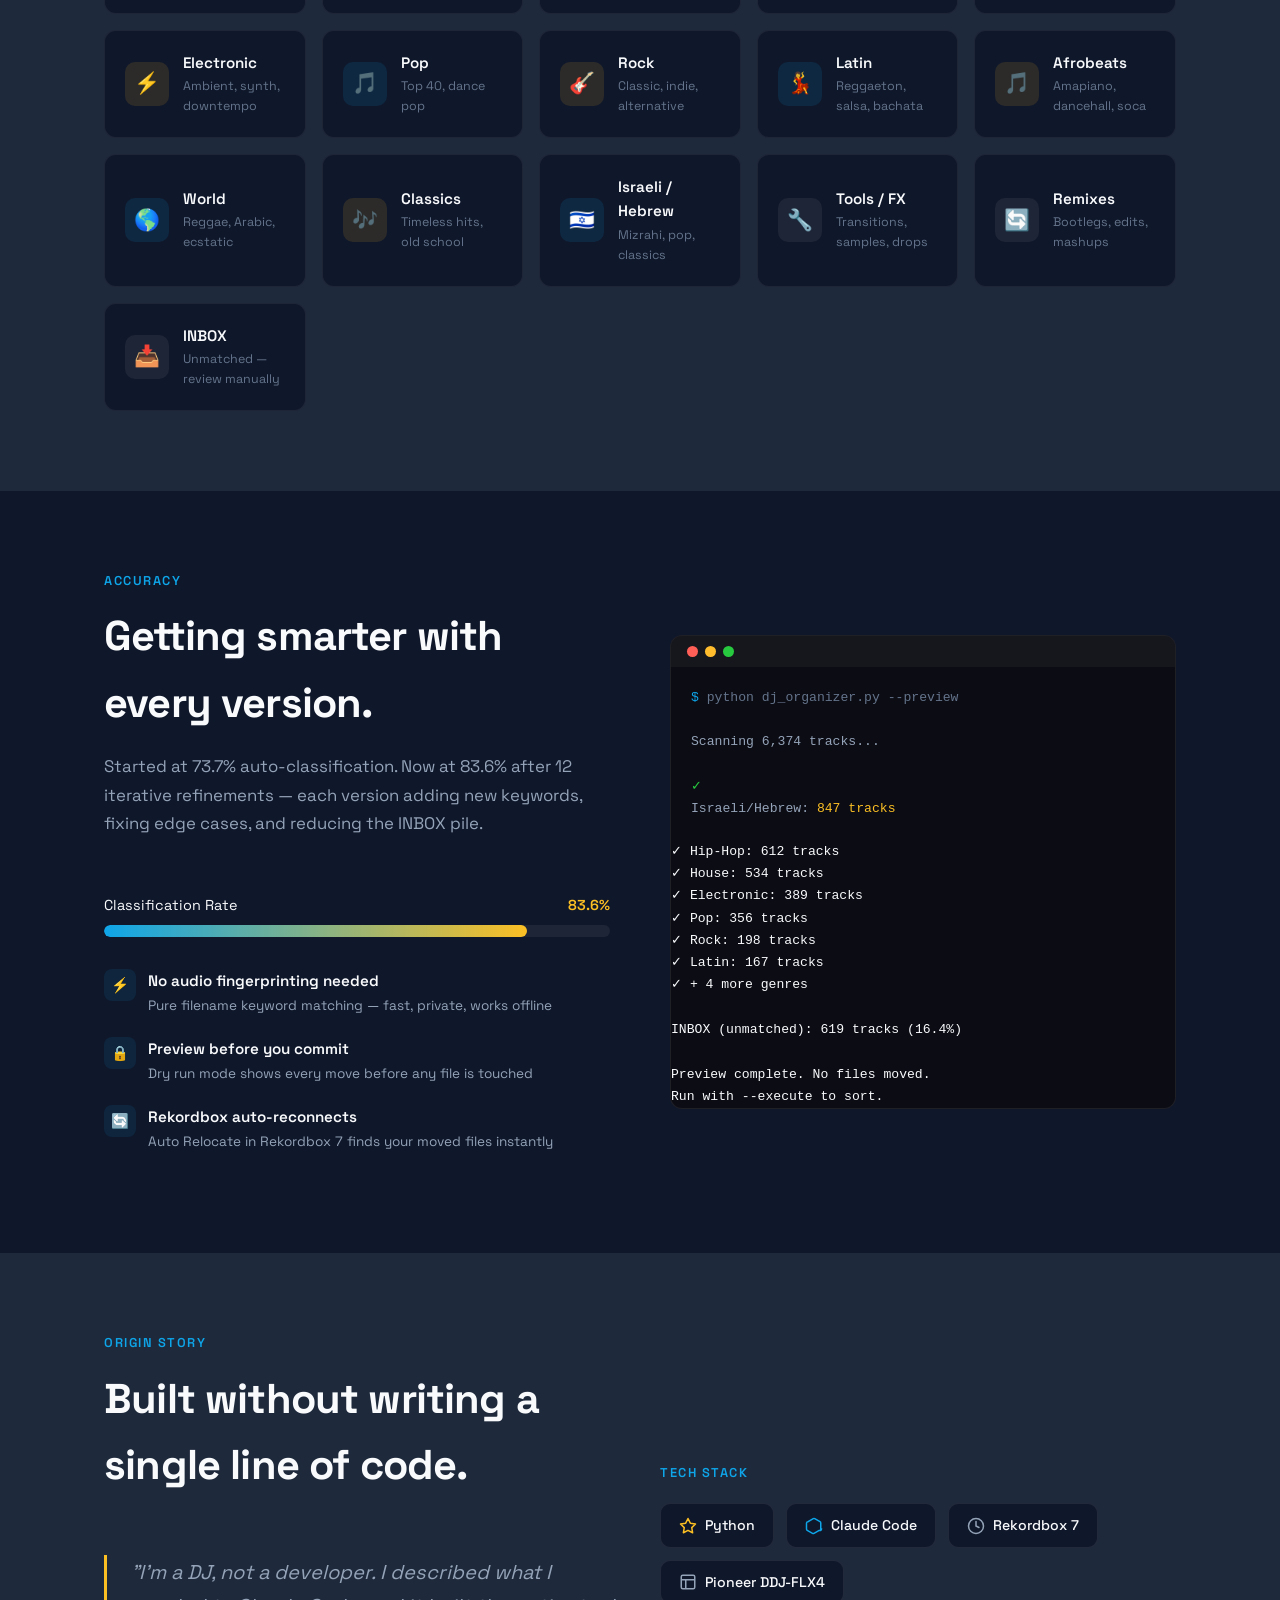
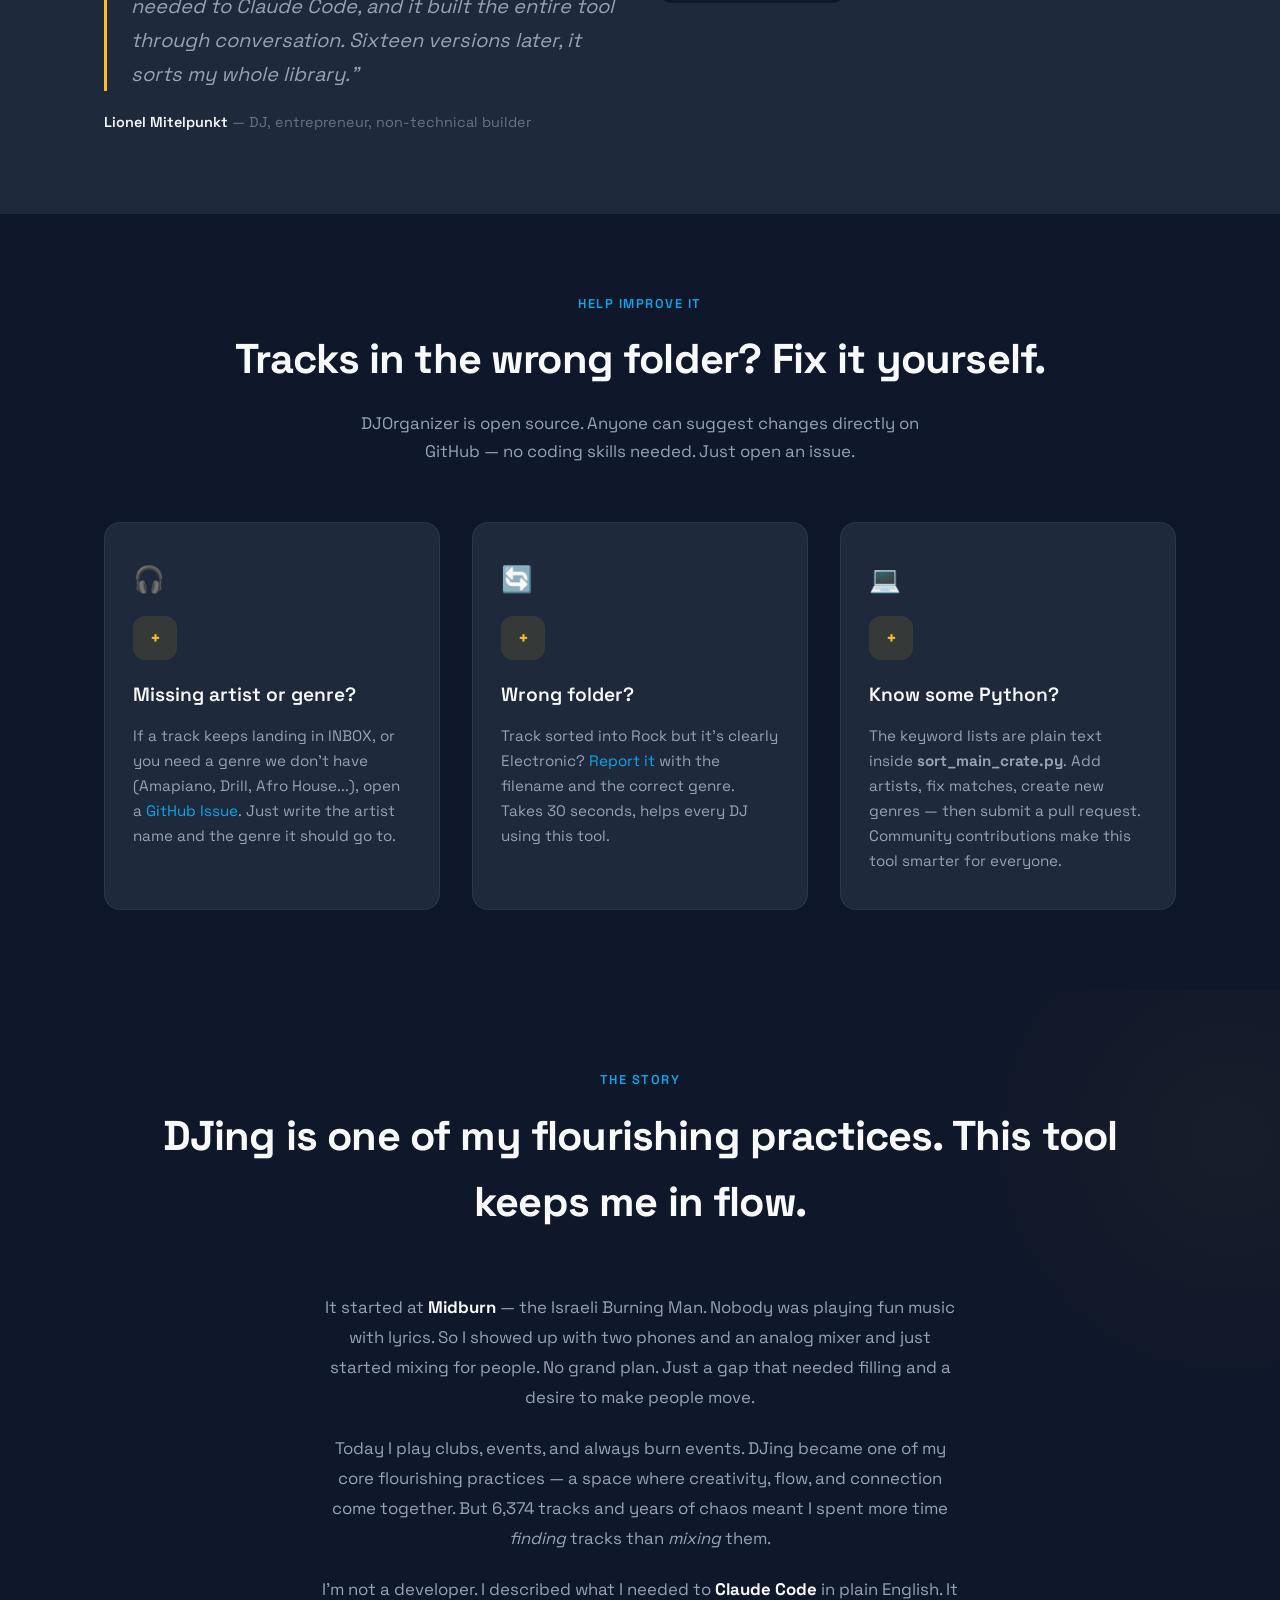
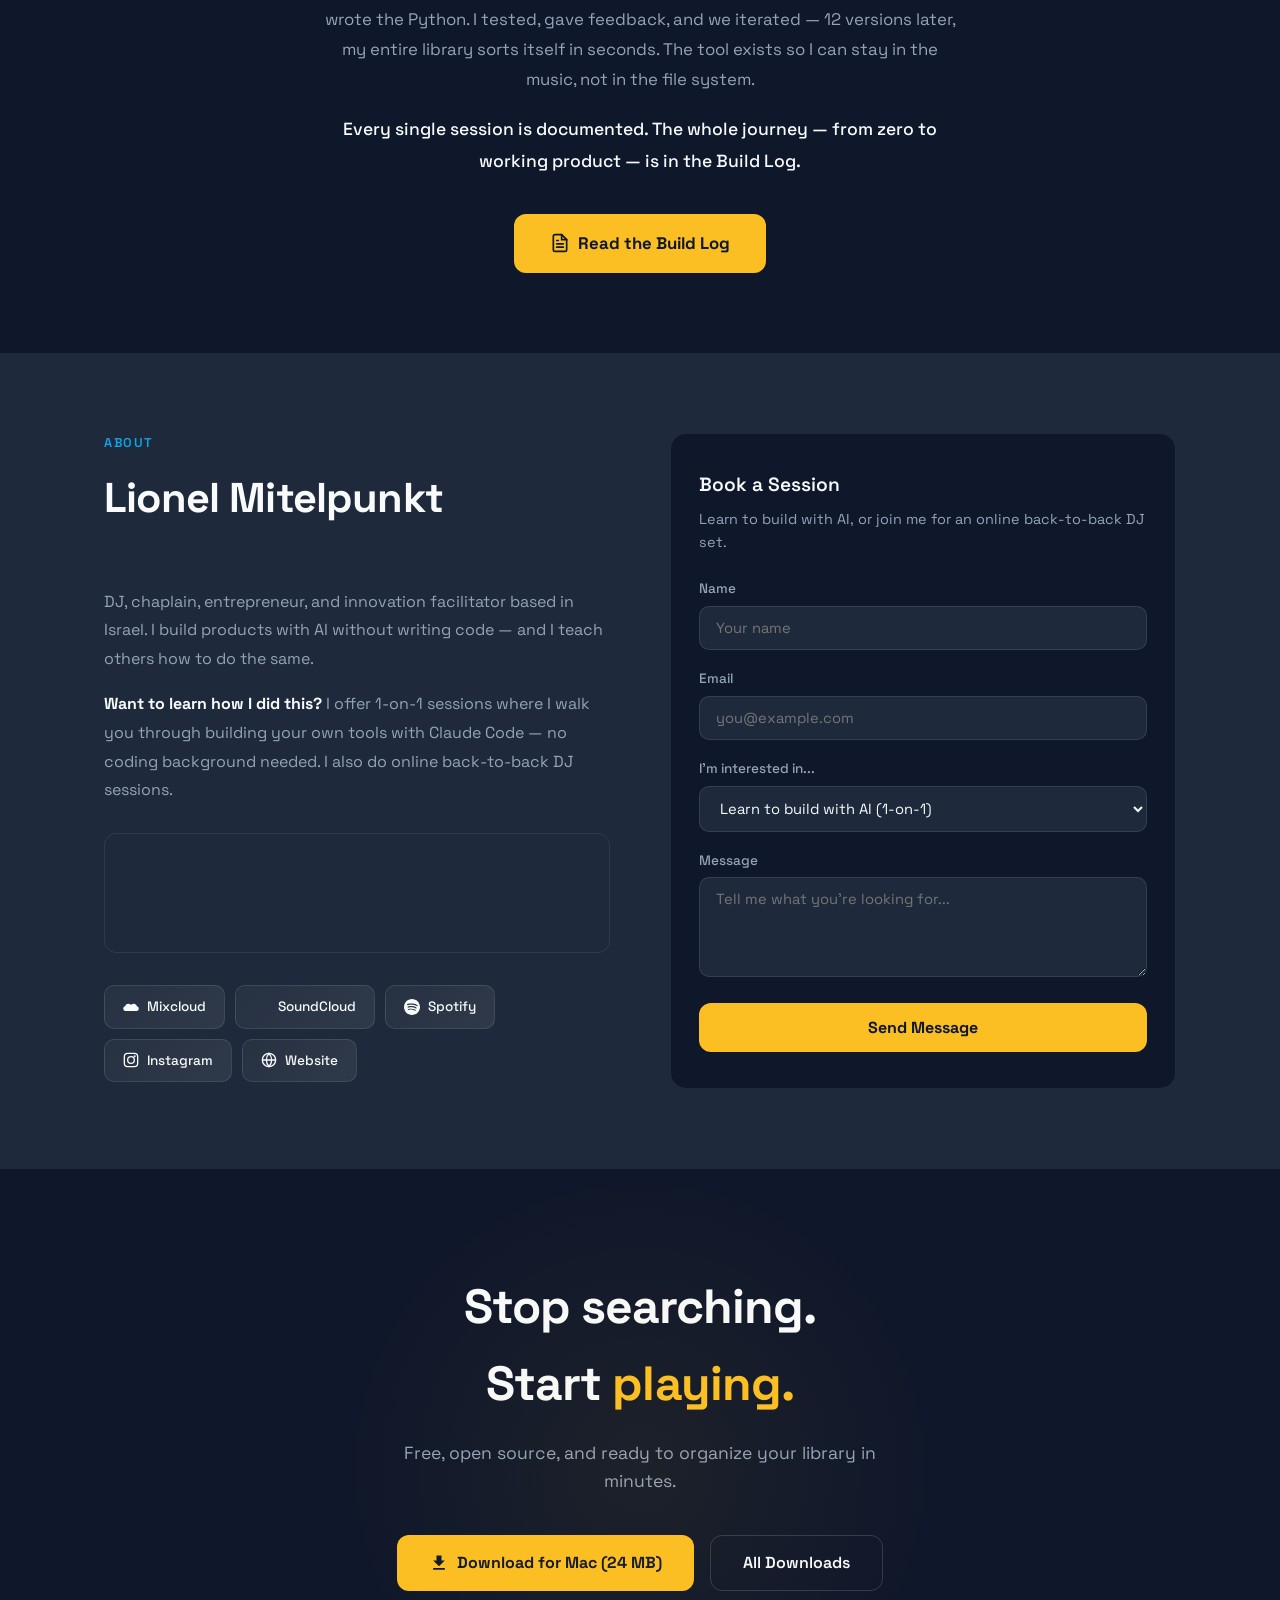
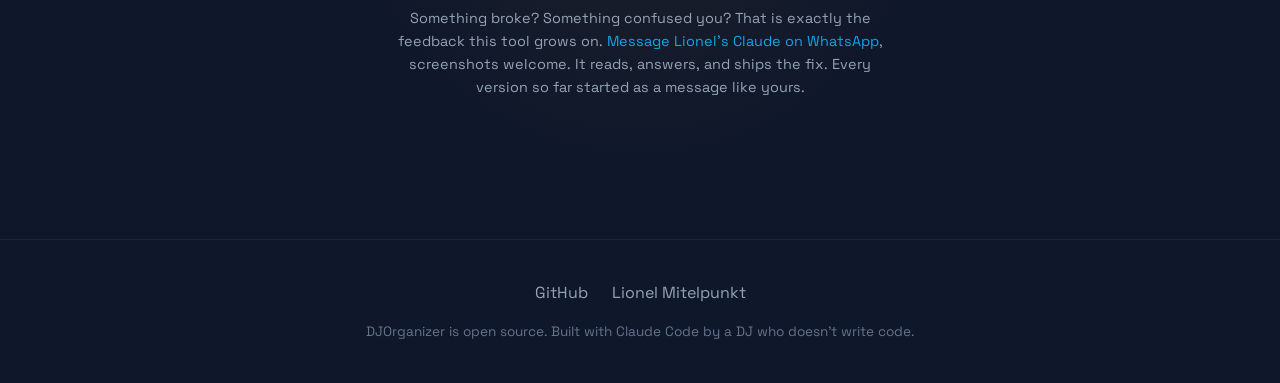
==== commit 7b2229eb: "feedback: every dead end now opens a door to WhatsApp Errors are where feedback dies: the user hits " ====
--- a/index.html
+++ b/index.html
@@ -1116,7 +1116,7 @@
           </a>
           <a href="#how-it-works" class="btn-secondary">See How It Works</a>
         </div>
-        <p style="margin-top:12px;font-size:0.85rem;color:var(--gray)">No Python needed. Unzip, double-click, done. <a href="https://github.com/lionmit/djorganizer/releases/tag/v20">Windows &amp; source code</a></p>
+        <p style="margin-top:12px;font-size:0.85rem;color:var(--gray)">No Python needed. Unzip, double-click, done. <a href="https://github.com/lionmit/djorganizer/releases/tag/v20">Windows &amp; source code</a> · Stuck? <a href="https://wa.me/972533558460?text=DJOrganizer%20v20%20feedback%3A%20" target="_blank" rel="noopener">WhatsApp Lionel's Claude</a></p>
       </div>
       <div class="hero-visual">
         <div class="vinyl-container">
@@ -1650,6 +1650,11 @@
         </a>
         <a href="https://github.com/lionmit/djorganizer/releases/tag/v20" target="_blank" rel="noopener" class="btn-secondary">All Downloads</a>
       </div>
+      <p style="margin-top:16px;font-size:0.9rem;color:var(--gray)">
+        Something broke? Something confused you? That is exactly the feedback this tool grows on.
+        <a href="https://wa.me/972533558460?text=DJOrganizer%20v20%20feedback%3A%20" target="_blank" rel="noopener" style="color:var(--teal,#4dd0e1)">Message Lionel's Claude on WhatsApp</a>,
+        screenshots welcome. It reads, answers, and ships the fix. Every version so far started as a message like yours.
+      </p>
     </div>
   </section>
 
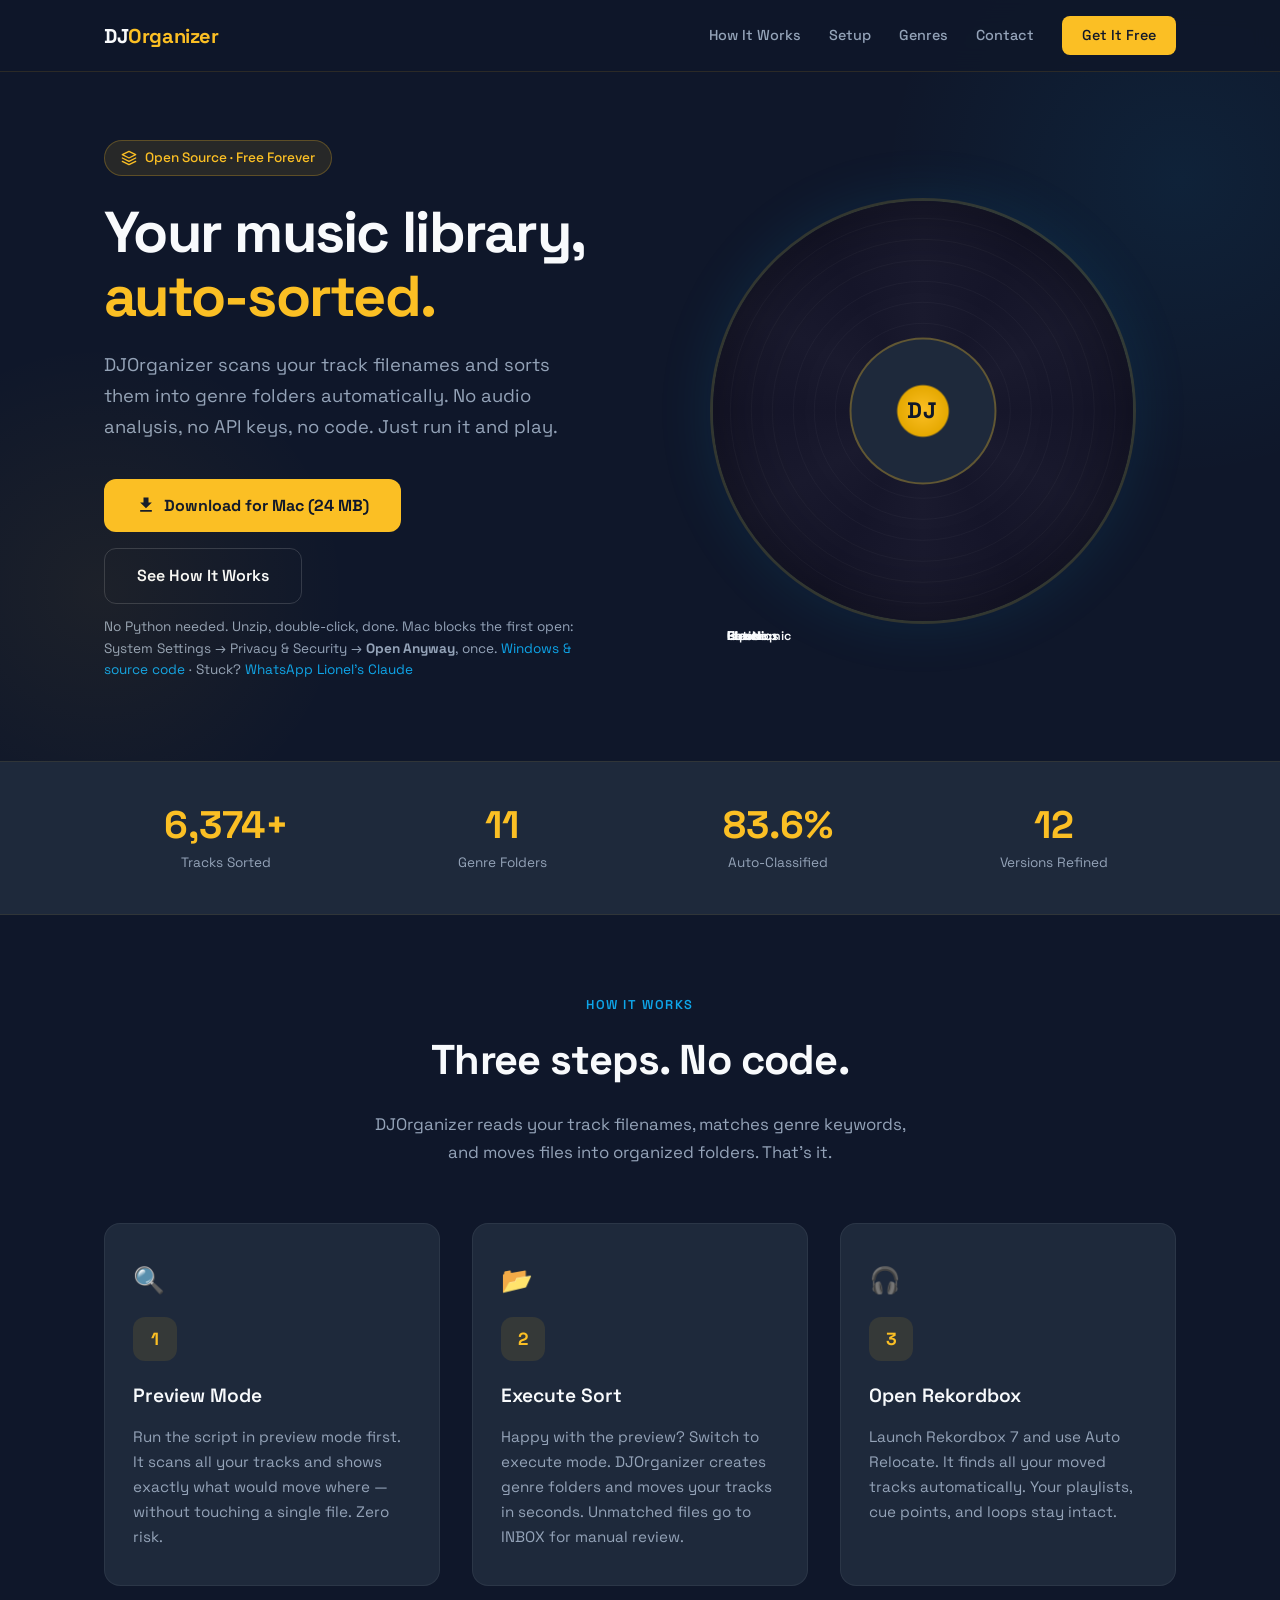
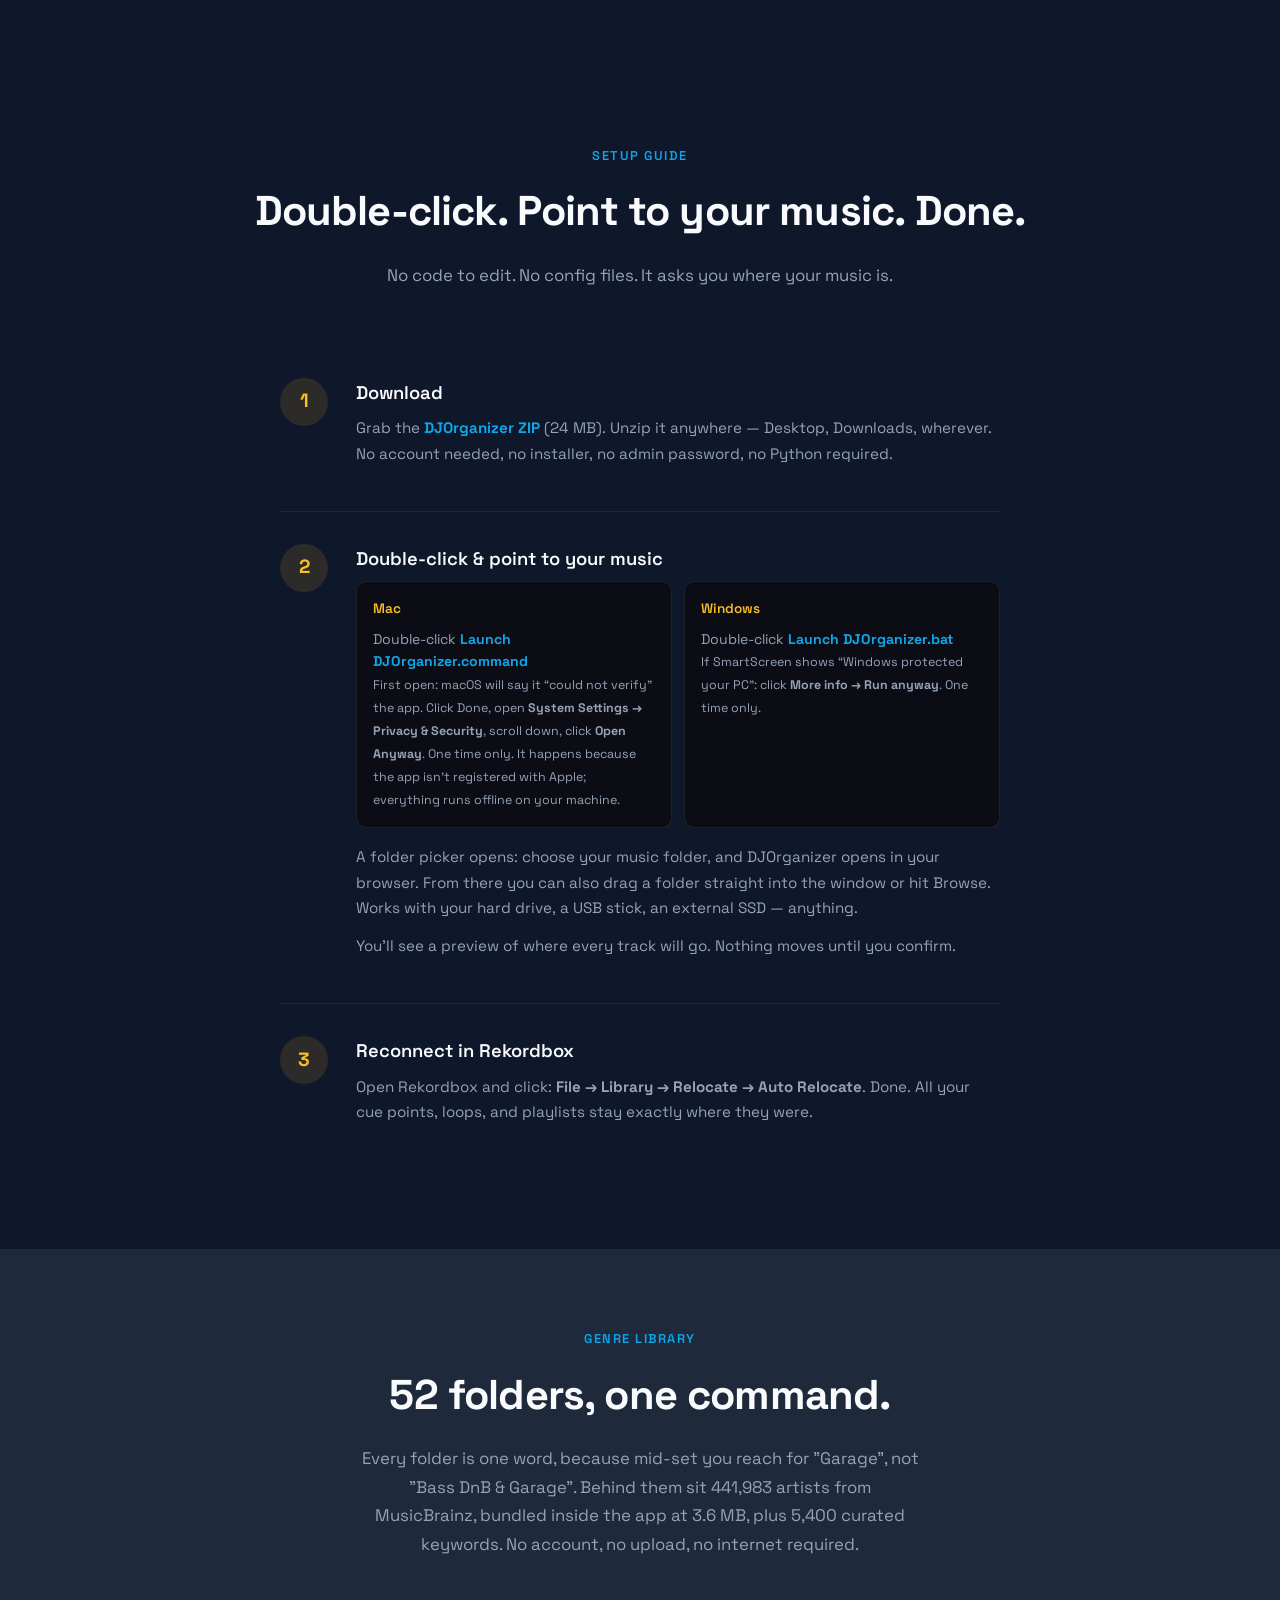
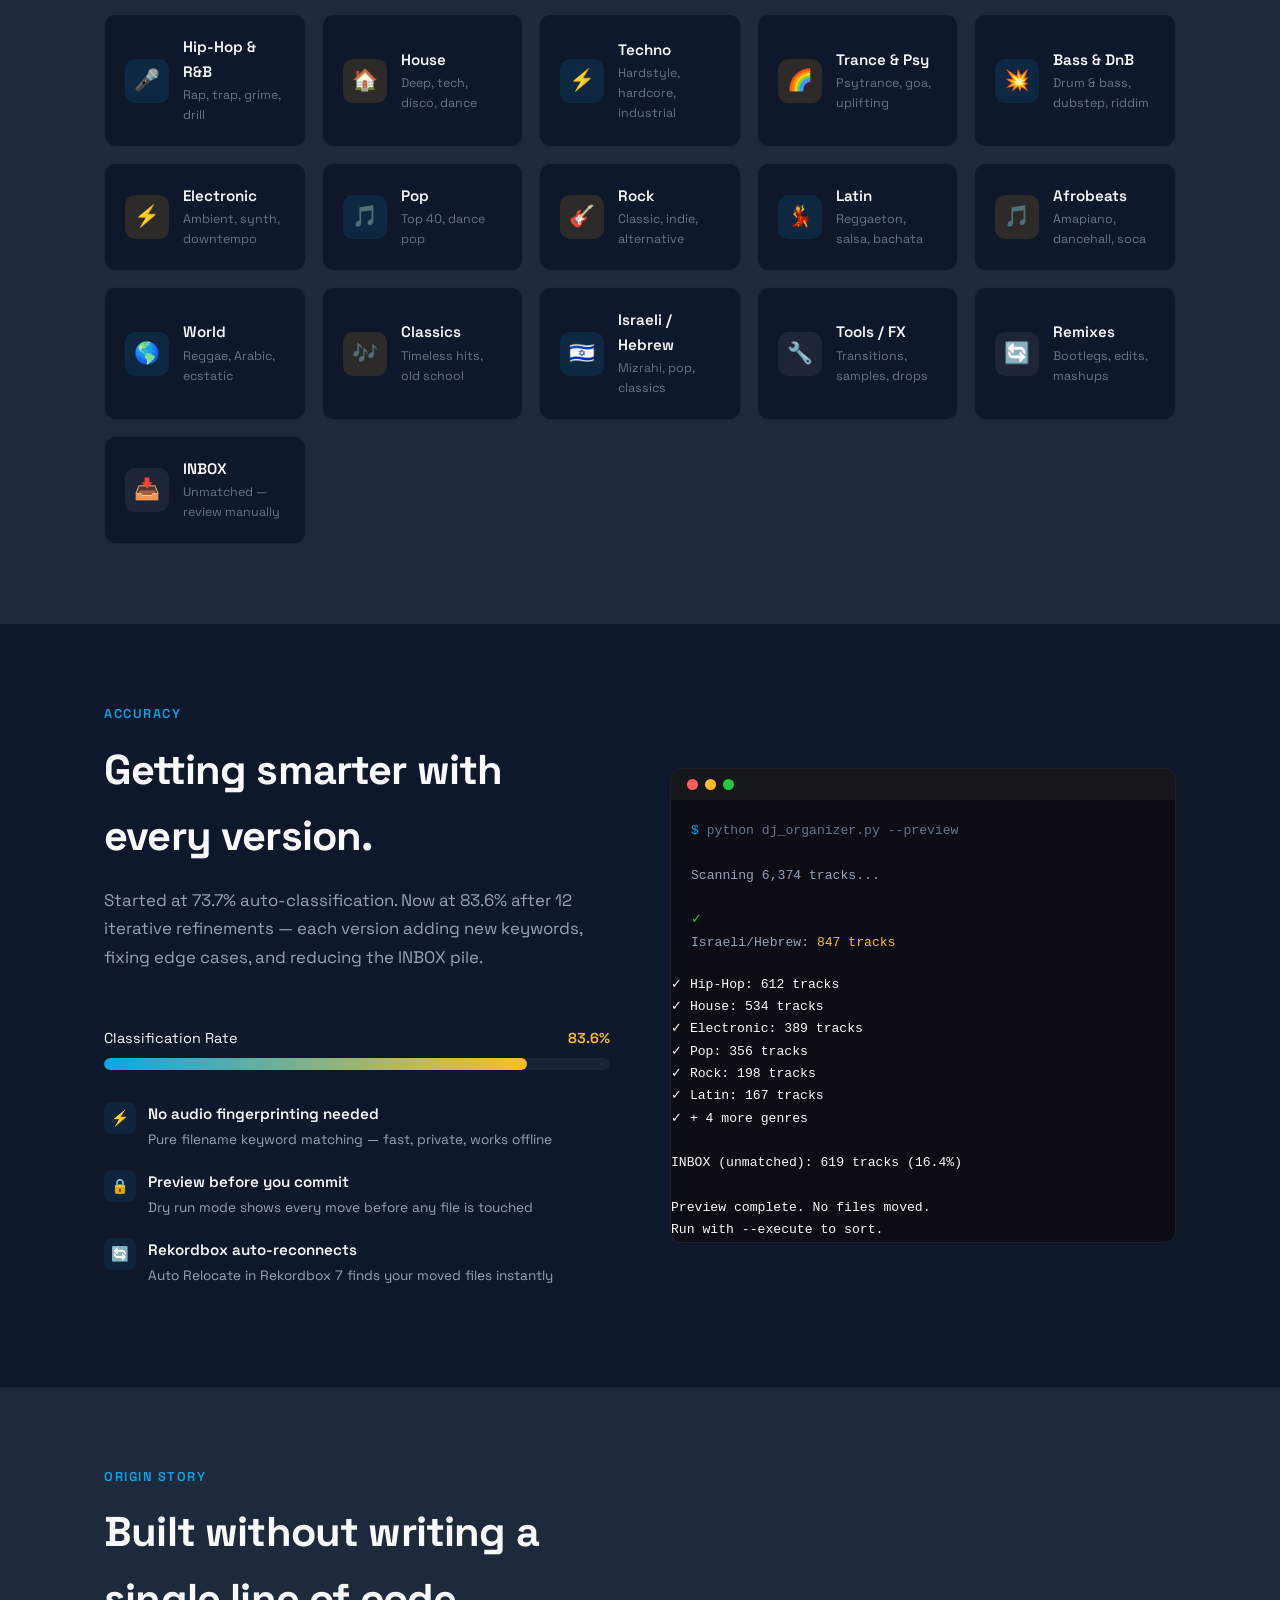
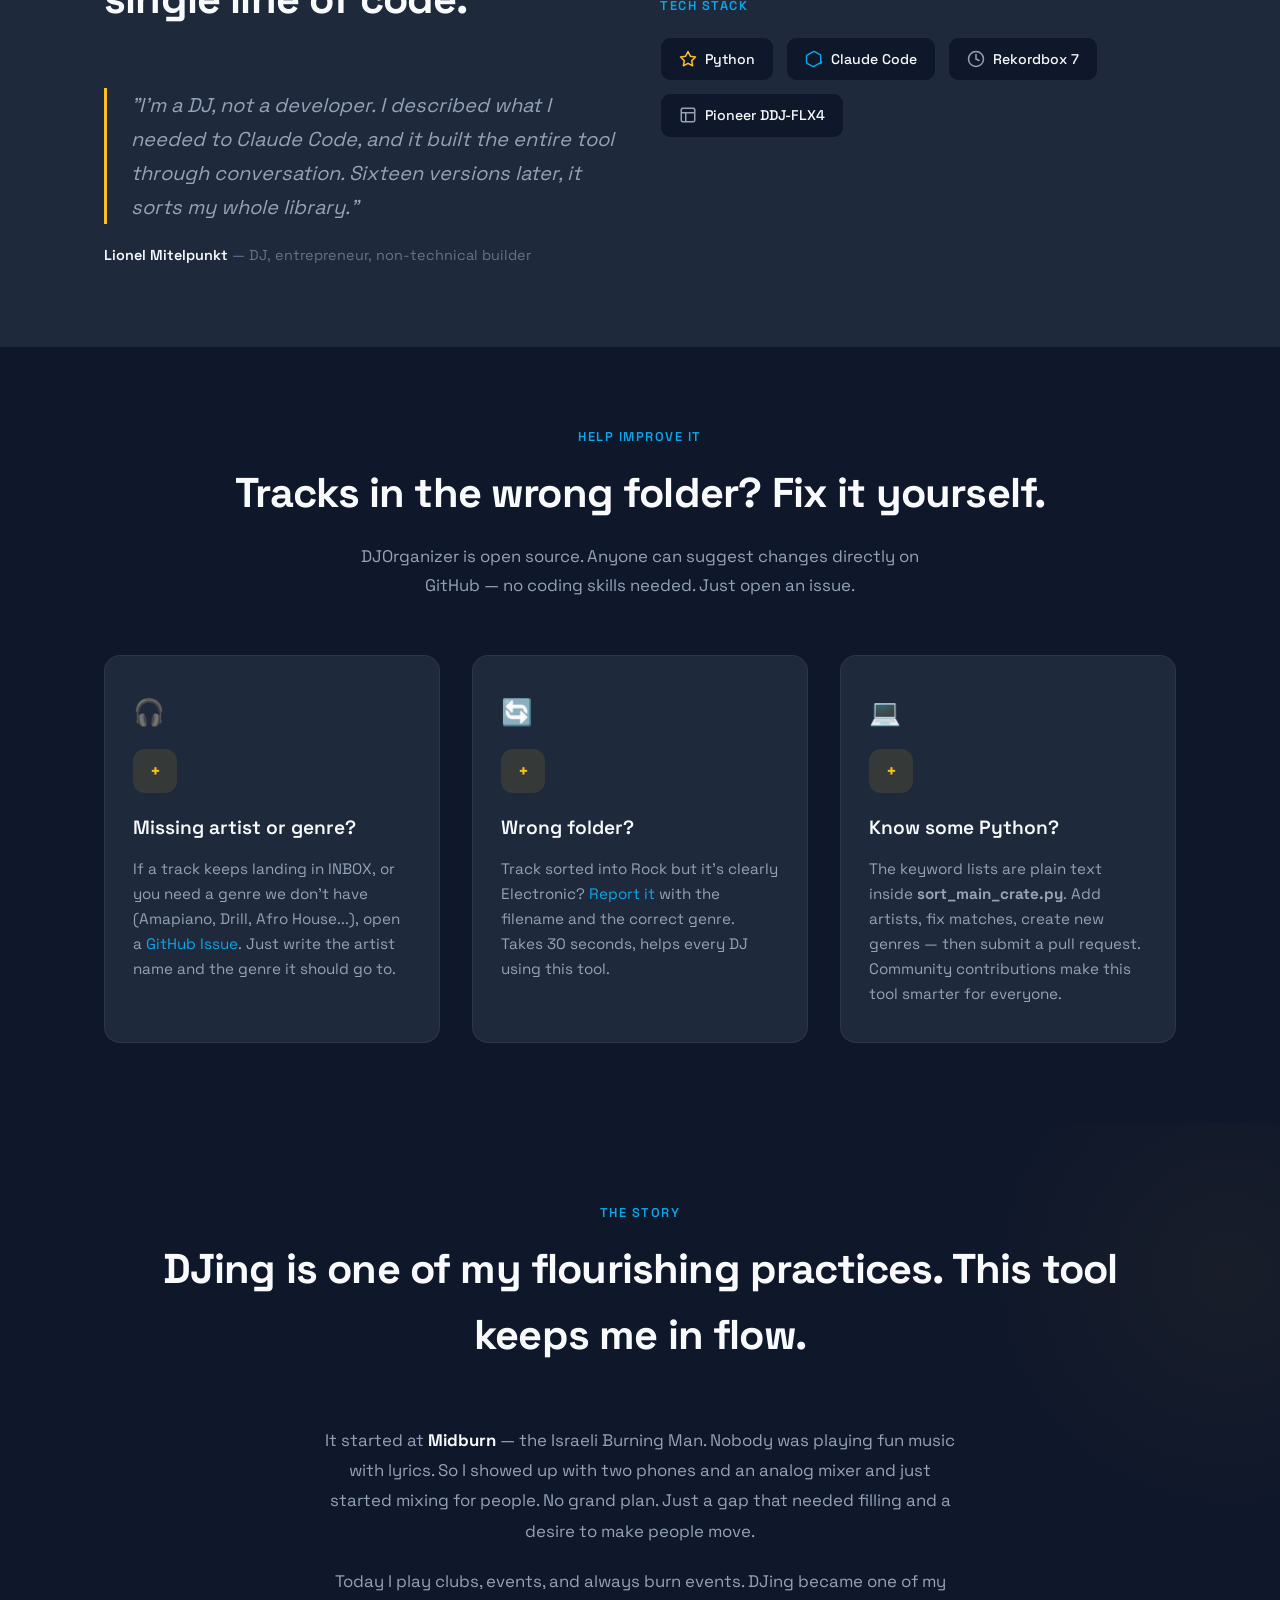
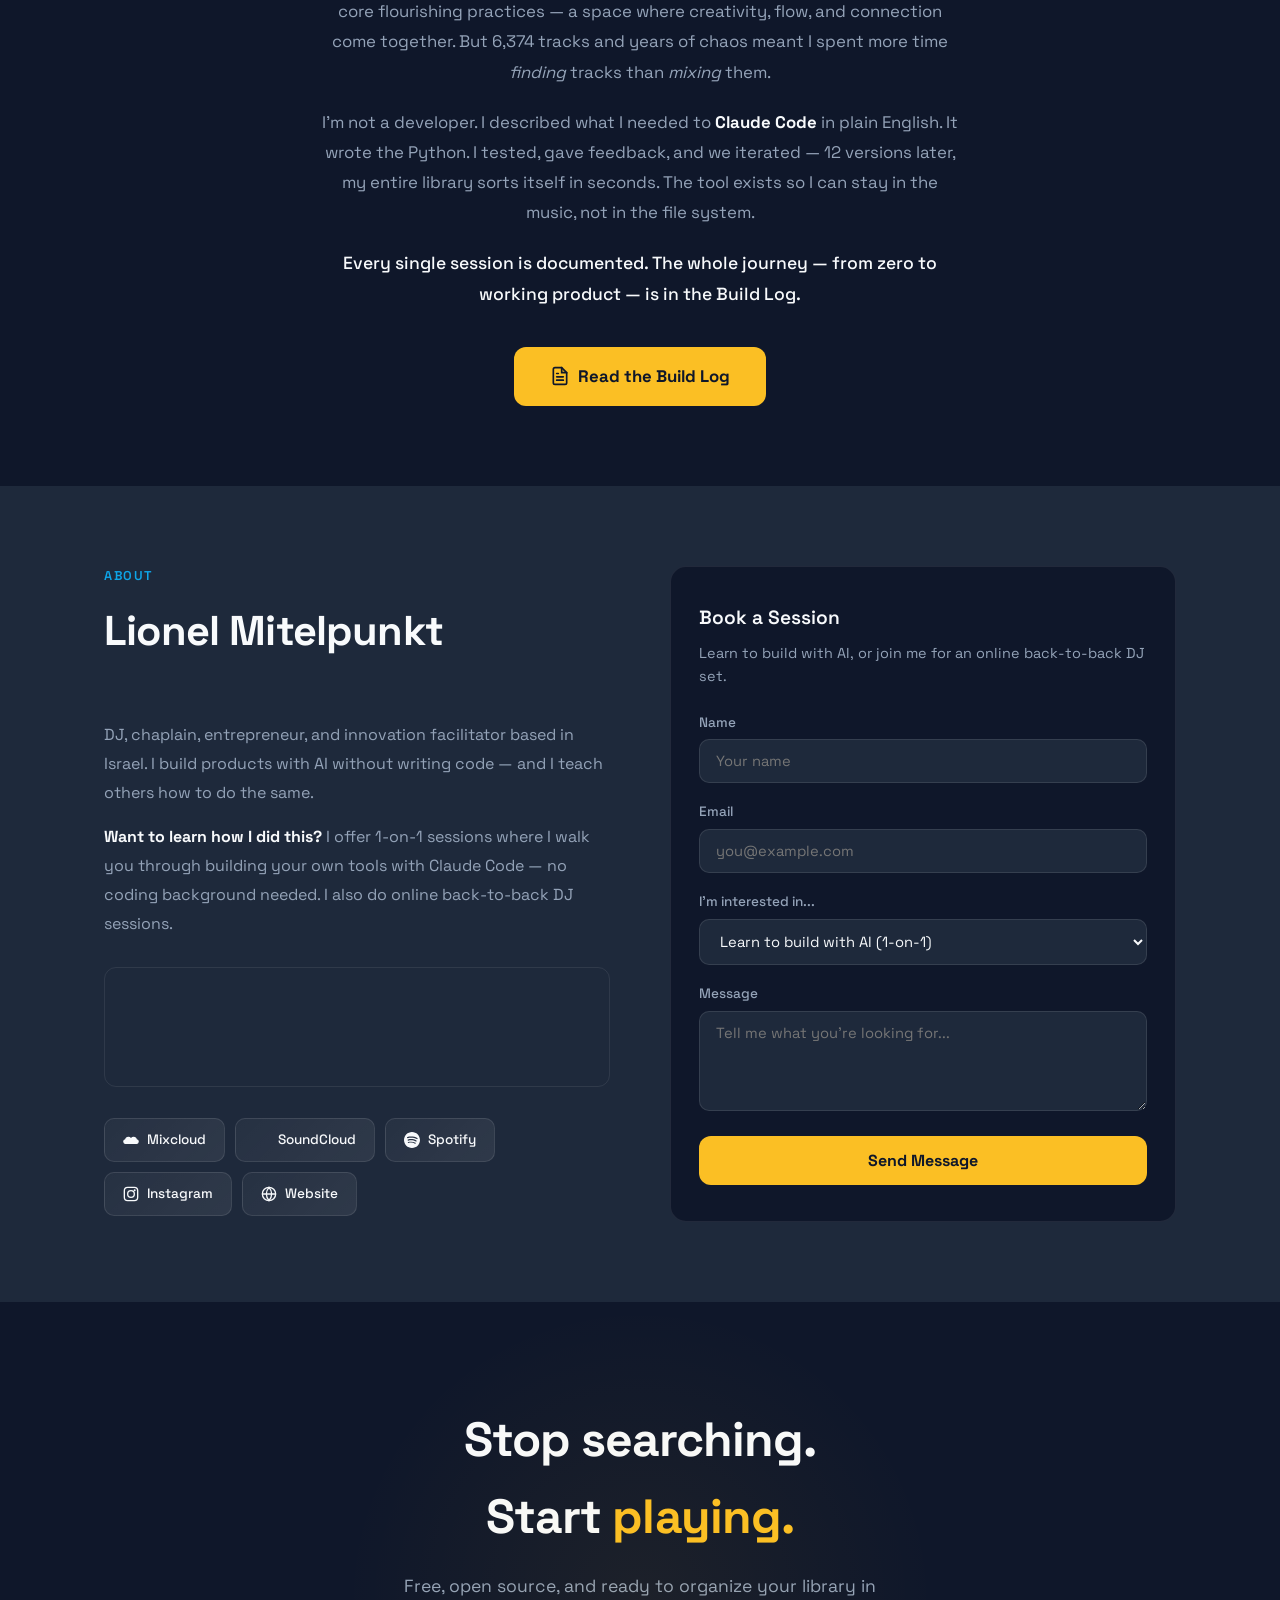
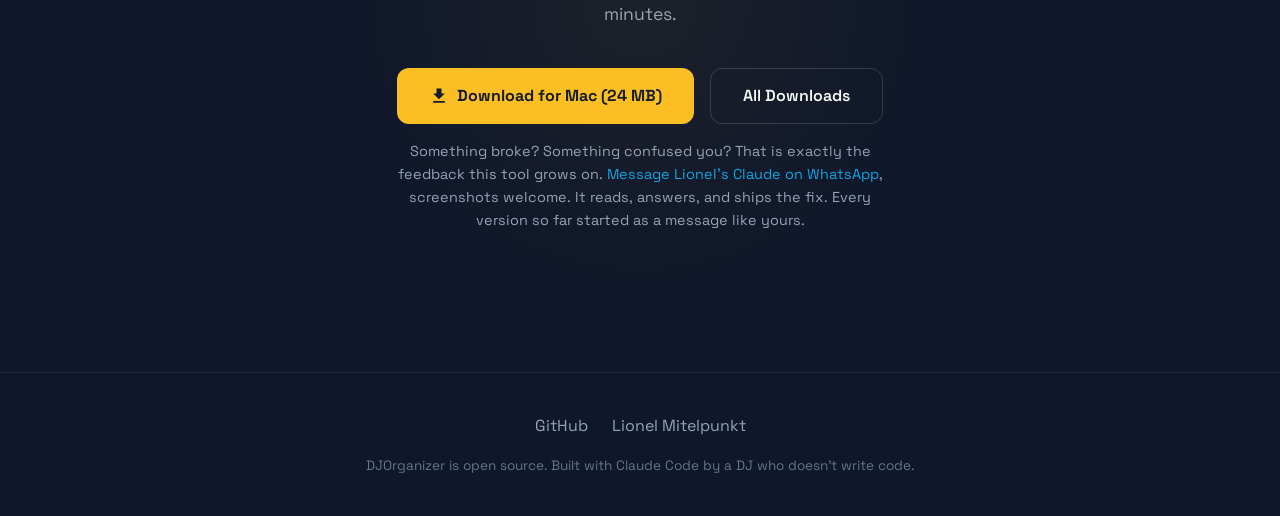
==== commit fcc10fa8: "Quickstart: real first-open steps (macOS Gatekeeper Open Anyway, Windows SmartScreen), current web U" ====
--- a/index.html
+++ b/index.html
@@ -1116,7 +1116,7 @@
           </a>
           <a href="#how-it-works" class="btn-secondary">See How It Works</a>
         </div>
-        <p style="margin-top:12px;font-size:0.85rem;color:var(--gray)">No Python needed. Unzip, double-click, done. <a href="https://github.com/lionmit/djorganizer/releases/tag/v20">Windows &amp; source code</a> · Stuck? <a href="https://wa.me/972533558460?text=DJOrganizer%20v20%20feedback%3A%20" target="_blank" rel="noopener">WhatsApp Lionel's Claude</a></p>
+        <p style="margin-top:12px;font-size:0.85rem;color:var(--gray)">No Python needed. Unzip, double-click, done. Mac blocks the first open: System Settings &rarr; Privacy &amp; Security &rarr; <strong>Open Anyway</strong>, once. <a href="https://github.com/lionmit/djorganizer/releases/tag/v20">Windows &amp; source code</a> · Stuck? <a href="https://wa.me/972533558460?text=DJOrganizer%20v20%20feedback%3A%20" target="_blank" rel="noopener">WhatsApp Lionel's Claude</a></p>
       </div>
       <div class="hero-visual">
         <div class="vinyl-container">
@@ -1223,15 +1223,15 @@
             <div style="display: grid; grid-template-columns: 1fr 1fr; gap: 12px; margin-bottom: 16px;">
               <div style="background: #0c0c14; border: 1px solid rgba(255,255,255,0.08); border-radius: 10px; padding: 16px;">
                 <div style="color: var(--yellow); font-weight: 600; font-size: 0.85rem; margin-bottom: 8px;">Mac</div>
-                <div style="color: var(--gray); font-size: 0.88rem; line-height: 1.6;">Double-click <strong style="color: var(--teal);">DJOrganizer.command</strong><br><span style="font-size: 0.78rem; color: #64748B;">First time? Right-click &rarr; Open</span></div>
+                <div style="color: var(--gray); font-size: 0.88rem; line-height: 1.6;">Double-click <strong style="color: var(--teal);">Launch DJOrganizer.command</strong><br><span style="font-size: 0.78rem; color: #94A3B8;">First open: macOS will say it &ldquo;could not verify&rdquo; the app. Click Done, open <strong>System Settings &rarr; Privacy &amp; Security</strong>, scroll down, click <strong>Open Anyway</strong>. One time only. It happens because the app isn't registered with Apple; everything runs offline on your machine.</span></div>
               </div>
               <div style="background: #0c0c14; border: 1px solid rgba(255,255,255,0.08); border-radius: 10px; padding: 16px;">
                 <div style="color: var(--yellow); font-weight: 600; font-size: 0.85rem; margin-bottom: 8px;">Windows</div>
-                <div style="color: var(--gray); font-size: 0.88rem; line-height: 1.6;">Open cmd &rarr; <strong style="color: var(--teal);">python sort_main_crate.py</strong></div>
+                <div style="color: var(--gray); font-size: 0.88rem; line-height: 1.6;">Double-click <strong style="color: var(--teal);">Launch DJOrganizer.bat</strong><br><span style="font-size: 0.78rem; color: #94A3B8;">If SmartScreen shows &ldquo;Windows protected your PC&rdquo;: click <strong>More info &rarr; Run anyway</strong>. One time only.</span></div>
               </div>
             </div>
-            <p>It asks you two things: <strong>where your unsorted music is</strong> and <strong>where you want the genre folders</strong>. You can drag folders from Finder/Explorer right into the window. Works with your hard drive, a USB stick, an external SSD &mdash; anything.</p>
-            <p style="margin-top: 12px;">You'll see a preview of where every track will go. Nothing moves until you type <strong style="color: var(--teal);">y</strong> to confirm. Your settings are saved so next time it just runs.</p>
+            <p>A folder picker opens: choose your music folder, and DJOrganizer opens in your browser. From there you can also drag a folder straight into the window or hit Browse. Works with your hard drive, a USB stick, an external SSD &mdash; anything.</p>
+            <p style="margin-top: 12px;">You'll see a preview of where every track will go. Nothing moves until you confirm.</p>
           </div>
         </div>
 
